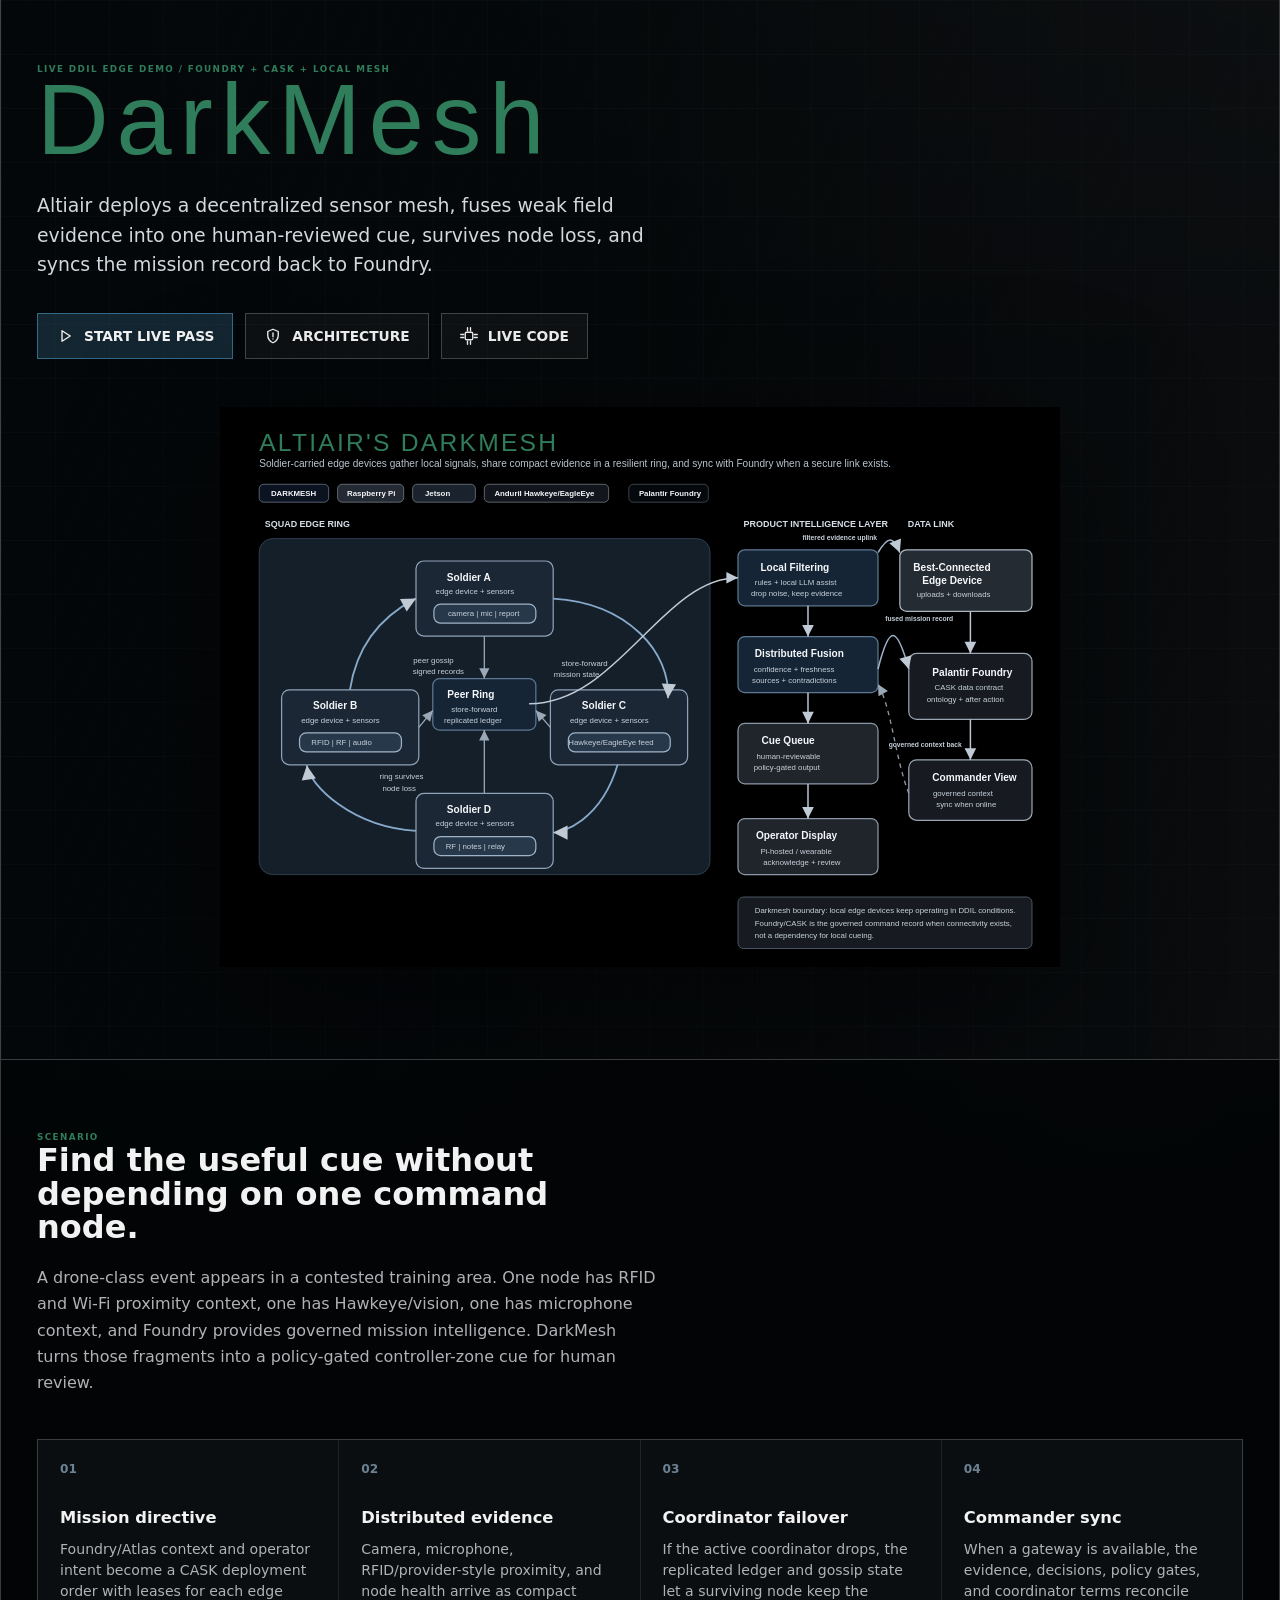
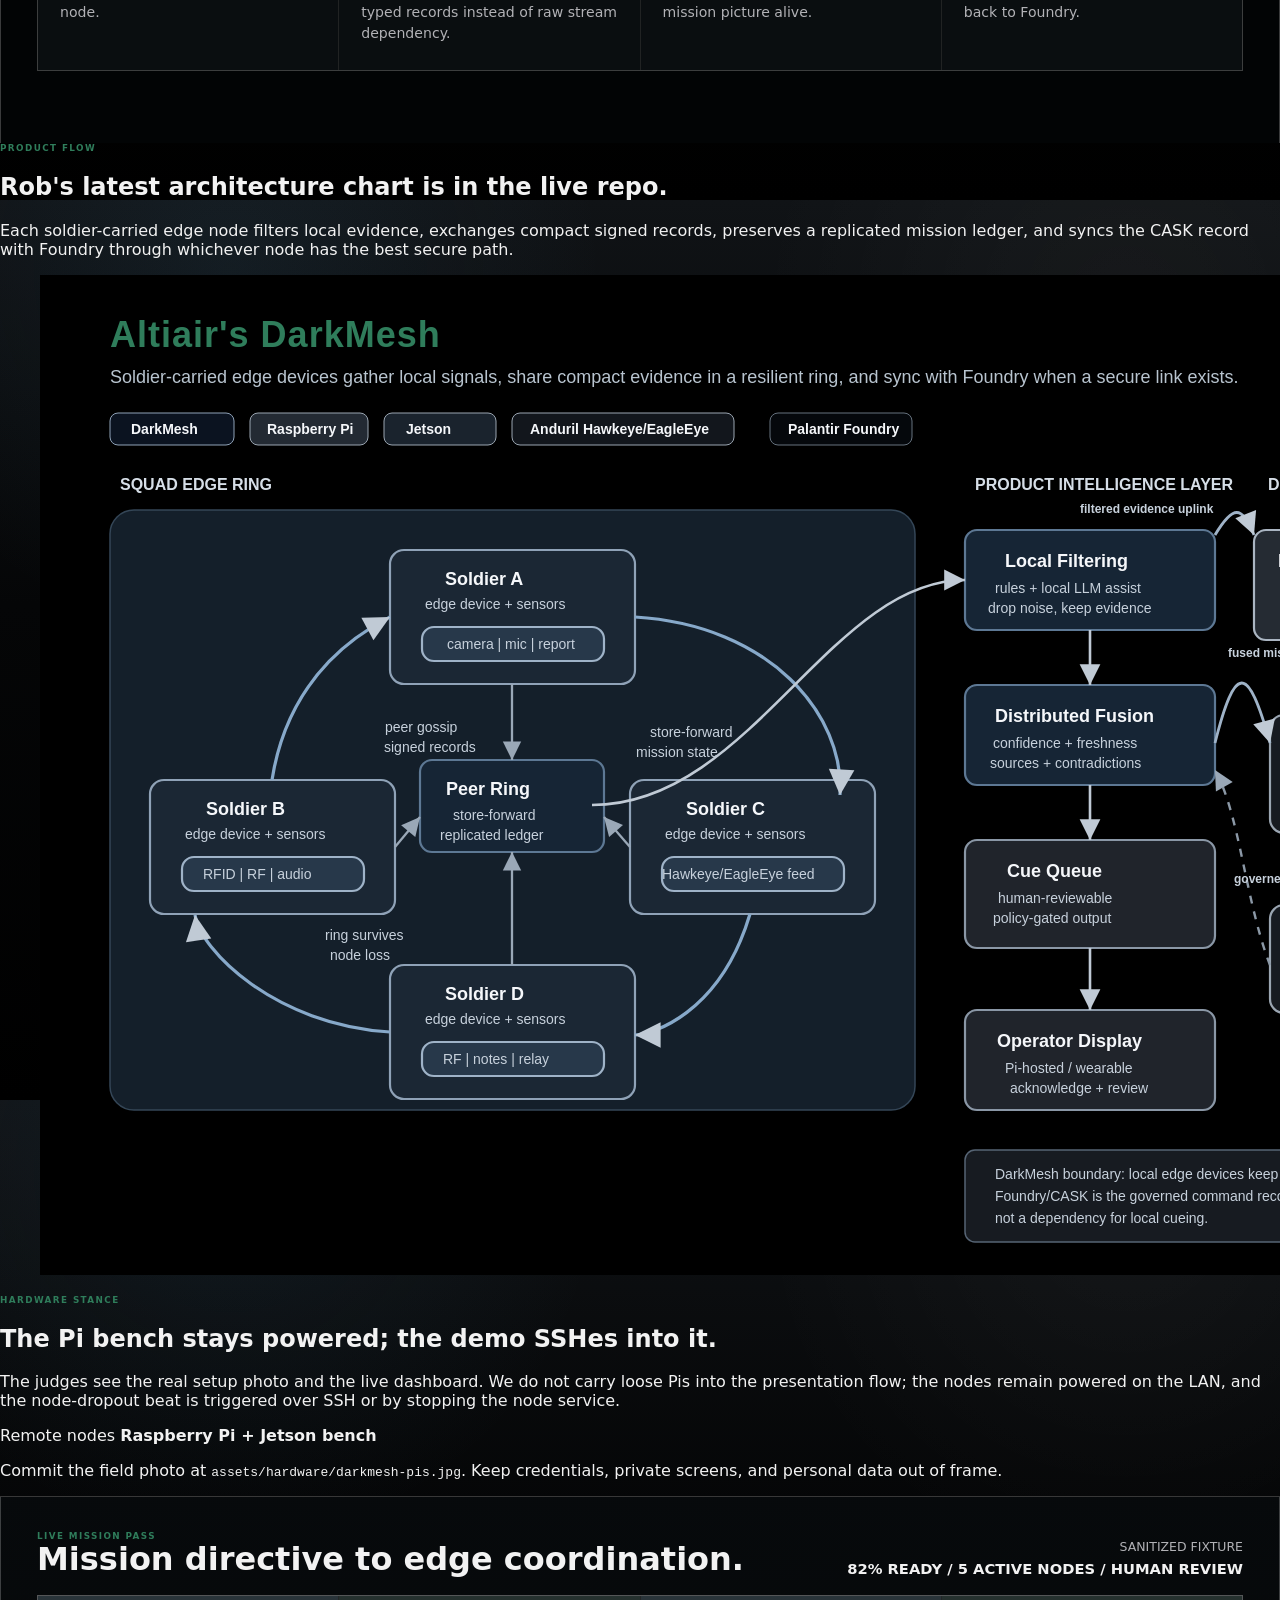
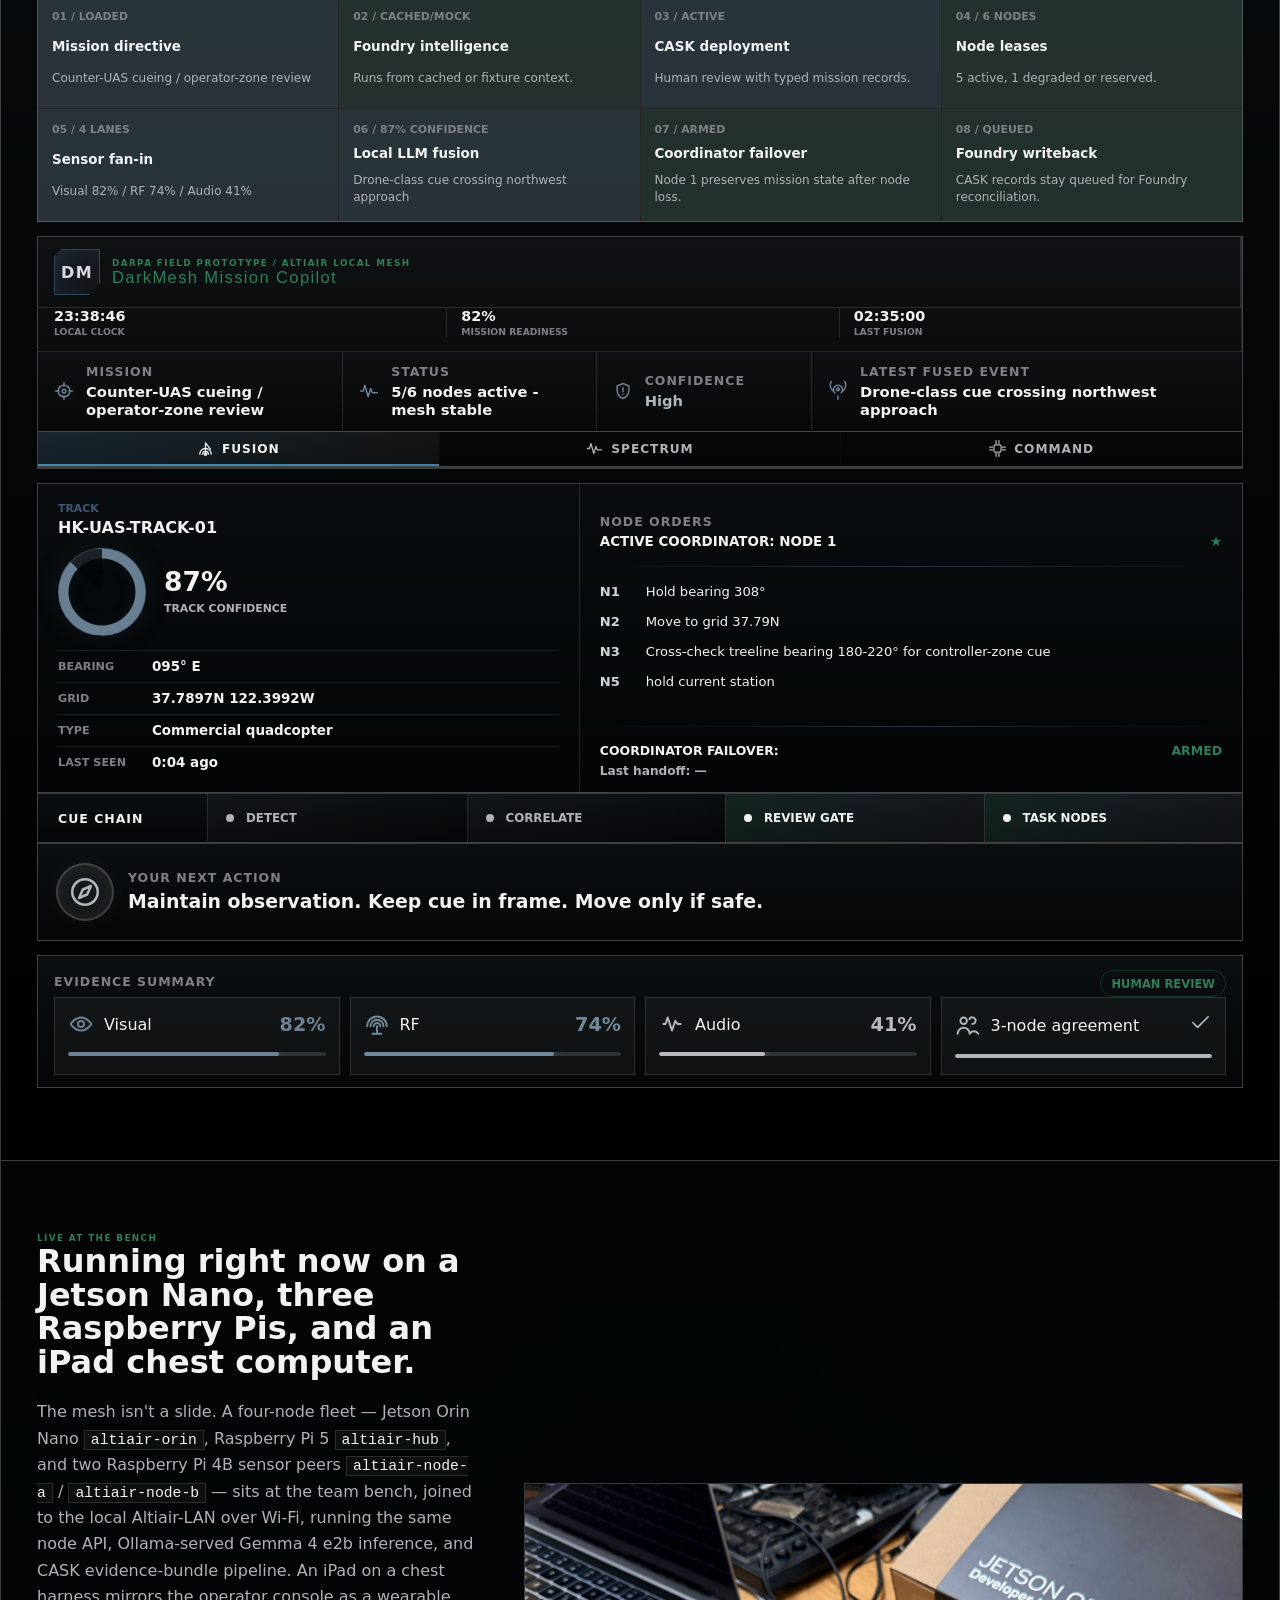
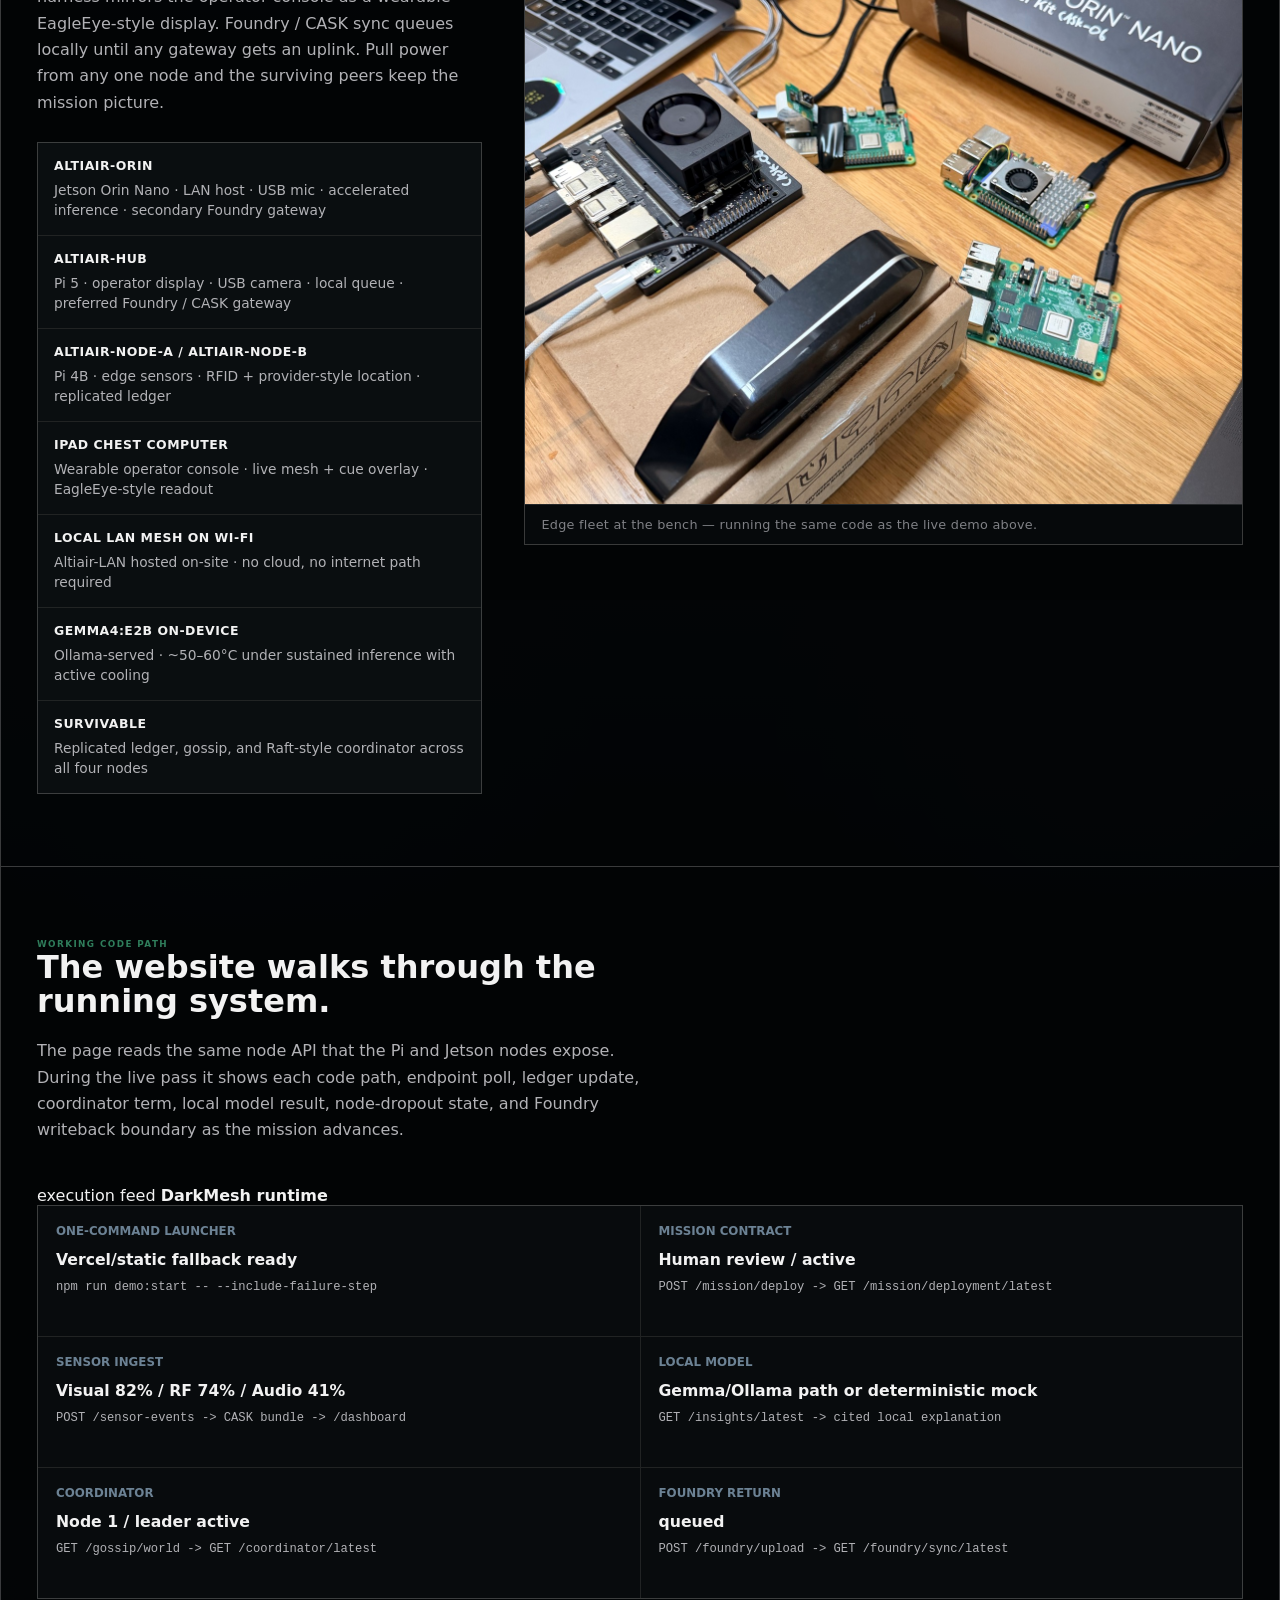
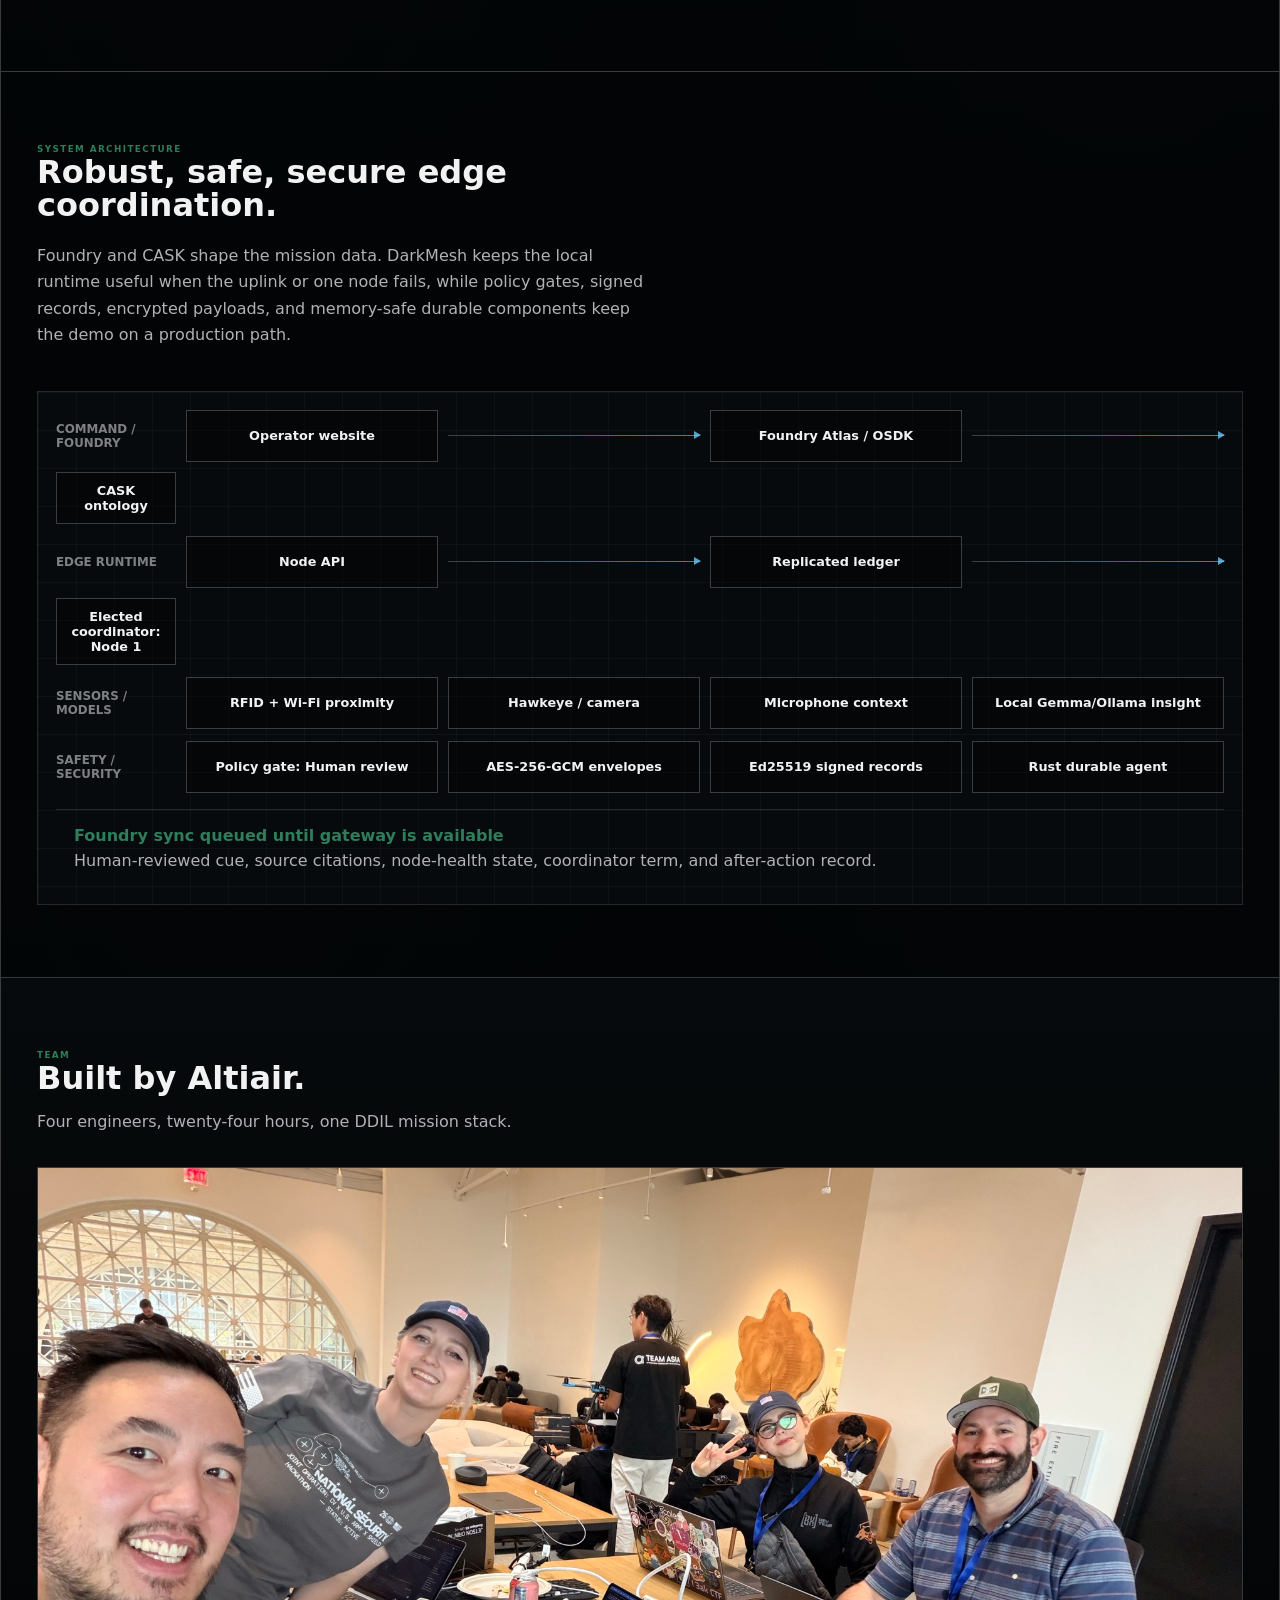
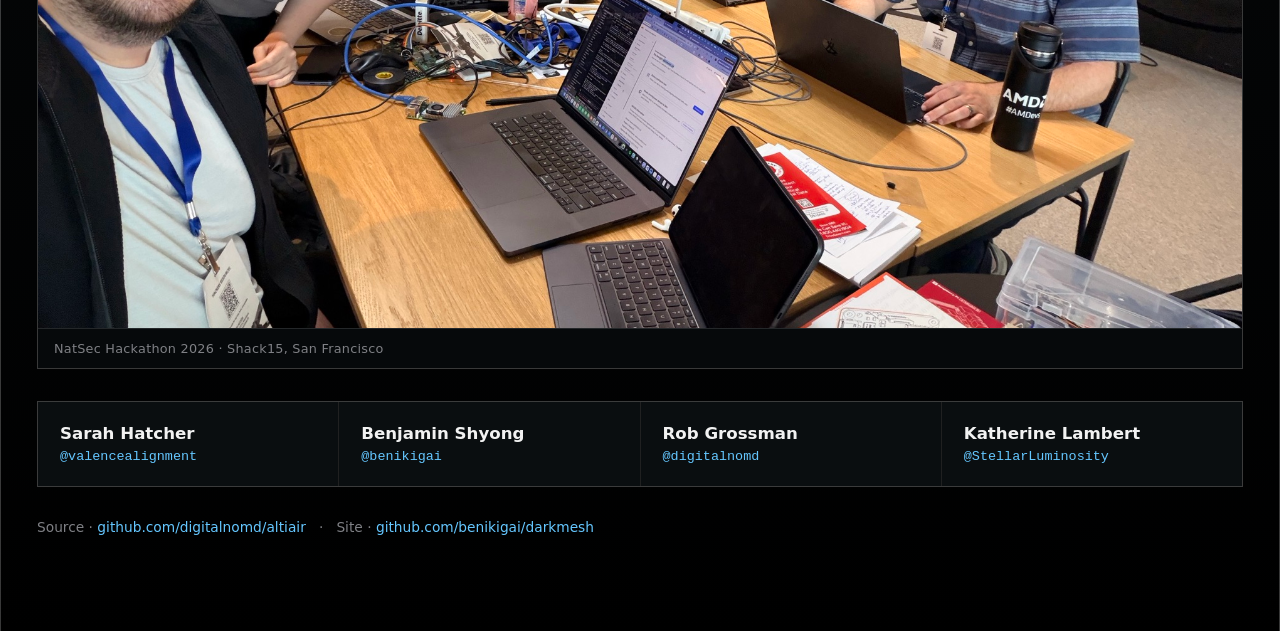
==== index.html @ 7d7bad8e "Update bench section to reflect full four-node fleet + iPad chest computer Headline now lists actual" ====
<!doctype html>
<html lang="en">
  <head>
    <meta charset="utf-8">
    <meta name="viewport" content="width=device-width, initial-scale=1">
    <title>DarkMesh by Altiair</title>
    <link rel="stylesheet" href="./styles.css">
  </head>
  <body>
    <svg aria-hidden="true" class="icon-sprite" focusable="false">
      <symbol id="icon-crosshair" viewBox="0 0 24 24">
        <path d="M12 2v4M12 18v4M2 12h4M18 12h4"></path>
        <circle cx="12" cy="12" r="7"></circle>
        <circle cx="12" cy="12" r="2.2"></circle>
      </symbol>
      <symbol id="icon-wave" viewBox="0 0 24 24">
        <path d="M2 12h3l2-7 4 14 3-10 2 5h6"></path>
      </symbol>
      <symbol id="icon-shield" viewBox="0 0 24 24">
        <path d="M12 3l7 3v5c0 4.8-2.9 8.2-7 10-4.1-1.8-7-5.2-7-10V6l7-3z"></path>
        <path d="M12 8v5M12 16h.01"></path>
      </symbol>
      <symbol id="icon-antenna" viewBox="0 0 24 24">
        <path d="M12 18v4M8.2 14.2a5.4 5.4 0 1 1 7.6 0M5.4 11.4a9.3 9.3 0 1 1 13.2 0"></path>
        <circle cx="12" cy="10" r="1.7"></circle>
      </symbol>
      <symbol id="icon-chevrons" viewBox="0 0 24 24">
        <path d="M7 7l5 5-5 5M13 7l5 5-5 5"></path>
      </symbol>
      <symbol id="icon-eye" viewBox="0 0 24 24">
        <path d="M2.5 12s3.5-6 9.5-6 9.5 6 9.5 6-3.5 6-9.5 6-9.5-6-9.5-6z"></path>
        <circle cx="12" cy="12" r="2.8"></circle>
      </symbol>
      <symbol id="icon-radio" viewBox="0 0 24 24">
        <path d="M6 14a6 6 0 0 1 12 0M3 14a9 9 0 0 1 18 0M9 14a3 3 0 0 1 6 0"></path>
        <path d="M12 14v7M8 21h8"></path>
      </symbol>
      <symbol id="icon-audio" viewBox="0 0 24 24">
        <path d="M4 12h2l2-6 4 12 3-9 2 3h3"></path>
      </symbol>
      <symbol id="icon-team" viewBox="0 0 24 24">
        <path d="M16 11a3 3 0 1 0-2.7-4.3M8 11a3 3 0 1 0 0-6 3 3 0 0 0 0 6z"></path>
        <path d="M2.5 20a5.5 5.5 0 0 1 11 0M13.5 20a4.8 4.8 0 0 1 8 0"></path>
      </symbol>
      <symbol id="icon-check" viewBox="0 0 24 24">
        <path d="M20 6L9 17l-5-5"></path>
      </symbol>
      <symbol id="icon-alert" viewBox="0 0 24 24">
        <path d="M12 3l10 18H2L12 3z"></path>
        <path d="M12 9v5M12 17h.01"></path>
      </symbol>
      <symbol id="icon-compass" viewBox="0 0 24 24">
        <circle cx="12" cy="12" r="9"></circle>
        <path d="M16.2 7.8l-2.7 6-5.7 2.4 2.7-6 5.7-2.4z"></path>
      </symbol>
      <symbol id="icon-refresh" viewBox="0 0 24 24">
        <path d="M20 11a8 8 0 0 0-14.9-3M4 5v5h5M4 13a8 8 0 0 0 14.9 3M20 19v-5h-5"></path>
      </symbol>
      <symbol id="icon-pause" viewBox="0 0 24 24">
        <path d="M8 5v14M16 5v14"></path>
      </symbol>
      <symbol id="icon-play" viewBox="0 0 24 24">
        <path d="M8 5l11 7-11 7V5z"></path>
      </symbol>
      <symbol id="icon-radar" viewBox="0 0 24 24">
        <path d="M4 20a8 8 0 1 1 16 0"></path>
        <path d="M8 20a4 4 0 1 1 8 0"></path>
        <path d="M12 20V4l7 9"></path>
        <circle cx="12" cy="20" r="1.6"></circle>
      </symbol>
      <symbol id="icon-cpu" viewBox="0 0 24 24">
        <rect x="7" y="7" width="10" height="10" rx="1.8"></rect>
        <path d="M10 1v4M14 1v4M10 19v4M14 19v4M1 10h4M1 14h4M19 10h4M19 14h4"></path>
      </symbol>
      <symbol id="icon-lock" viewBox="0 0 24 24">
        <rect x="5" y="10" width="14" height="10" rx="2"></rect>
        <path d="M8 10V7a4 4 0 0 1 8 0v3M12 14v2"></path>
      </symbol>
    </svg>

    <div class="ambient-field" aria-hidden="true"></div>

    <main class="site-frame">
      <section class="hero-section" id="mission-brief" aria-label="DarkMesh mission brief">
        <div class="hero-copy">
          <p class="eyebrow">Live DDIL edge demo / Foundry + CASK + local mesh</p>
          <h1 class="hero-title">DarkMesh</h1>
          <p class="hero-lede">
            Altiair deploys a decentralized sensor mesh, fuses weak field evidence into one human-reviewed cue, survives node loss, and syncs the mission record back to Foundry.
          </p>
          <div class="hero-actions" aria-label="Demo actions">
            <button class="primary-action" type="button" data-scroll-target="live-demo">
              <svg><use href="#icon-play"></use></svg>
              Start live pass
            </button>
            <a class="secondary-action" href="#architecture">
              <svg><use href="#icon-shield"></use></svg>
              Architecture
            </a>
            <a class="secondary-action" href="#runtime-proof">
              <svg><use href="#icon-cpu"></use></svg>
              Live code
            </a>
          </div>
        </div>
        <div class="hero-visual" aria-label="Demo flow preview">
          <img src="./assets/pitch/demo-flow-chart.svg" alt="DarkMesh live demo flow from sensor ingest through Foundry synchronization">
        </div>
      </section>

      <section class="narrative-section" aria-label="Mission narrative">
        <div class="narrative-copy">
          <p class="eyebrow">Scenario</p>
          <h2>Find the useful cue without depending on one command node.</h2>
          <p>
            A drone-class event appears in a contested training area. One node has RFID and Wi-Fi proximity context, one has Hawkeye/vision, one has microphone context, and Foundry provides governed mission intelligence. DarkMesh turns those fragments into a policy-gated controller-zone cue for human review.
          </p>
        </div>
        <div class="narrative-columns" aria-label="Mission ingredients">
          <article>
            <span>01</span>
            <strong>Mission directive</strong>
            <p>Foundry/Atlas context and operator intent become a CASK deployment order with leases for each edge node.</p>
          </article>
          <article>
            <span>02</span>
            <strong>Distributed evidence</strong>
            <p>Camera, microphone, RFID/provider-style proximity, and node health arrive as compact typed records instead of raw stream dependency.</p>
          </article>
          <article>
            <span>03</span>
            <strong>Coordinator failover</strong>
            <p>If the active coordinator drops, the replicated ledger and gossip state let a surviving node keep the mission picture alive.</p>
          </article>
          <article>
            <span>04</span>
            <strong>Commander sync</strong>
            <p>When a gateway is available, the evidence, decisions, policy gates, and coordinator terms reconcile back to Foundry.</p>
          </article>
        </div>
      </section>

      <section class="visual-section product-flow-section" aria-label="DarkMesh product flow">
        <div class="visual-copy">
          <p class="eyebrow">Product flow</p>
          <h2>Rob's latest architecture chart is in the live repo.</h2>
          <p>
            Each soldier-carried edge node filters local evidence, exchanges compact signed records, preserves a replicated mission ledger, and syncs the CASK record with Foundry through whichever node has the best secure path.
          </p>
        </div>
        <figure class="flow-chart-frame">
          <img src="./assets/pitch/product-flow-chart.svg" alt="DarkMesh product flow chart showing edge devices, local fusion, operator display, and Foundry synchronization">
        </figure>
      </section>

      <section class="visual-section hardware-section" aria-label="Remote node hardware">
        <div class="visual-copy">
          <p class="eyebrow">Hardware stance</p>
          <h2>The Pi bench stays powered; the demo SSHes into it.</h2>
          <p>
            The judges see the real setup photo and the live dashboard. We do not carry loose Pis into the presentation flow; the nodes remain powered on the LAN, and the node-dropout beat is triggered over SSH or by stopping the node service.
          </p>
        </div>
        <div class="hardware-stage">
          <div class="hardware-photo" role="img" aria-label="Raspberry Pi and Jetson bench setup photo"></div>
          <div class="hardware-facts" aria-label="Hardware facts">
            <span>Remote nodes</span>
            <strong>Raspberry Pi + Jetson bench</strong>
            <p>Commit the field photo at <code>assets/hardware/darkmesh-pis.jpg</code>. Keep credentials, private screens, and personal data out of frame.</p>
          </div>
        </div>
      </section>

      <section class="live-demo-section" id="live-demo" aria-label="Live DarkMesh demo">
        <div class="stage-header">
          <div>
            <p class="eyebrow">Live mission pass</p>
            <h2>Mission directive to edge coordination.</h2>
          </div>
          <div class="runtime-source" aria-label="Runtime source">
            <span id="sourceMode">Detecting source</span>
            <strong id="flowStatus">Waiting for CASK state</strong>
          </div>
        </div>

        <div id="missionFlow" class="mission-flow" aria-label="Mission execution flow"></div>

        <div class="app-shell" data-view="fusion">
      <header class="titlebar">
        <div class="titlebar-main">
          <div class="titlebar-top">
            <div class="brand-lockup">
              <span class="brand-mark">DM</span>
              <div>
                <p class="eyebrow">DARPA field prototype / Altiair local mesh</p>
                <h1>DarkMesh Mission Copilot</h1>
              </div>
            </div>
            <div class="command-readout" aria-label="Runtime telemetry">
              <span>
                <b id="missionClock">--:--:--</b>
                <small>Local clock</small>
              </span>
              <span>
                <b id="readinessScore">--</b>
                <small>Mission readiness</small>
              </span>
              <span>
                <b id="lastUpdate">--</b>
                <small>Last fusion</small>
              </span>
            </div>
          </div>
          <section class="mission-strip header-strip" aria-label="Mission summary">
            <article class="summary-cell">
              <svg class="summary-icon"><use href="#icon-crosshair"></use></svg>
              <div>
                <p>Mission</p>
                <strong id="missionName">-</strong>
              </div>
            </article>
            <article class="summary-cell">
              <svg class="summary-icon"><use href="#icon-wave"></use></svg>
              <div>
                <p>Status</p>
                <strong id="meshStatus">-</strong>
              </div>
            </article>
            <article class="summary-cell">
              <svg class="summary-icon"><use href="#icon-shield"></use></svg>
              <div>
                <p>Confidence</p>
                <strong id="confidenceLabel" class="metric-warning">-</strong>
              </div>
            </article>
            <article class="summary-cell">
              <svg class="summary-icon"><use href="#icon-antenna"></use></svg>
              <div>
                <p>Latest fused event</p>
                <strong id="latestEvent">-</strong>
              </div>
            </article>
          </section>
        </div>
      </header>

      <nav class="viewport-tabs" aria-label="Map mode">
        <button class="view-mode-button is-active" type="button" data-view-mode="fusion">
          <svg><use href="#icon-radar"></use></svg>
          Fusion
        </button>
        <button class="view-mode-button" type="button" data-view-mode="spectrum">
          <svg><use href="#icon-wave"></use></svg>
          Spectrum
        </button>
        <button class="view-mode-button" type="button" data-view-mode="command">
          <svg><use href="#icon-cpu"></use></svg>
          Command
        </button>
      </nav>

      <section class="ops-grid" aria-label="Hawkeye operations workspace">
        <main class="map-panel" aria-label="Mission map">
          <div class="legend" aria-label="Map legend">
            <div><span class="legend-mark node-friendly"></span>Friendly Node</div>
            <div><span class="legend-mark node-degraded"></span>Degraded Node</div>
            <div><span class="legend-line mesh-link"></span>Mesh Link</div>
            <div><span class="legend-mark fov-mark"></span>Camera FOV</div>
            <div><span class="legend-line rf-line"></span>RF Bearing</div>
            <div><span class="legend-mark fused-mark"></span>Fused Detection</div>
            <div><span class="legend-mark objective-mark"></span>Objective Area</div>
            <div><span class="legend-line trail-line"></span>Track Trail</div>
          </div>

          <div id="baseMap" class="base-map" aria-hidden="true"></div>

          <svg id="mapSvg" class="map-svg" viewBox="0 0 1200 390" preserveAspectRatio="none" role="img" aria-labelledby="mapTitle mapDesc">
            <title id="mapTitle">Mission mesh map</title>
            <desc id="mapDesc">Nodes, mesh links, sensor fields of view, objective area, and fused event estimate.</desc>
          </svg>

          <div class="scan-beam" aria-hidden="true"></div>
          <div class="map-noise" aria-hidden="true"></div>

          <div class="compass" aria-hidden="true">
            <span>N</span>
            <svg viewBox="0 0 24 24">
              <path d="M12 2l4.8 19L12 17.8 7.2 21 12 2z"></path>
            </svg>
          </div>

          <div class="scale" aria-hidden="true">
            <span>0</span>
            <span>500m</span>
            <span>1km</span>
            <div class="scale-bar">
              <i></i><i></i><i></i>
            </div>
          </div>

          <div class="map-footer" aria-hidden="true">
            <span id="mapCoordinateReadout">Coordinate grid: pending</span>
            <span>Autonomy: review gated</span>
            <span id="mapAttribution">Map tiles via local proxy</span>
          </div>
        </main>

        <aside class="target-panel" aria-label="Track and node orders">
          <section class="track-section" aria-label="Track">
            <div class="target-header">
              <span class="target-kicker">Track</span>
              <strong id="targetCallsign">HK-UAS-TRACK-01</strong>
            </div>
            <div class="confidence-dial" aria-label="Track confidence score">
              <div class="dial-ring" id="confidenceDial"></div>
              <div>
                <b id="targetConfidenceScore">--%</b>
                <span id="targetConfidenceLabel">Track confidence</span>
              </div>
            </div>
            <dl class="target-facts">
              <div>
                <dt>Bearing</dt>
                <dd id="targetBearing">--</dd>
              </div>
              <div>
                <dt>Grid</dt>
                <dd id="targetGrid">--</dd>
              </div>
              <div>
                <dt>Type</dt>
                <dd id="targetType">--</dd>
              </div>
              <div>
                <dt>Last seen</dt>
                <dd id="targetLastSeen">--</dd>
              </div>
            </dl>
          </section>

          <section class="node-orders-section" aria-label="Node orders">
            <p class="panel-label">Node orders</p>
            <div class="coordinator-readout">
              <span>Active coordinator: <b id="coordinatorLeader">NODE 1</b></span>
              <span class="coordinator-star" aria-hidden="true">&#9733;</span>
            </div>
            <div class="order-divider order-divider-top" aria-hidden="true"></div>
            <div id="nodeOrders" class="node-orders-list"></div>
            <div class="order-divider order-divider-bottom" aria-hidden="true"></div>
            <div class="failover-row">
              <span>Coordinator failover:</span>
              <b id="failoverState">ARMED</b>
            </div>
            <div class="handoff-row">Last handoff: <span id="lastHandoff">&mdash;</span></div>
          </section>

        </aside>
      </section>

      <section class="cue-chain-row" aria-label="Cue chain">
        <p class="panel-label">Cue chain</p>
        <div id="cueChain" class="cue-steps"></div>
      </section>

      <section class="dashboard-bottom" aria-label="Operator decisions and evidence">
        <article class="next-action-card">
          <div class="action-glyph">
            <svg><use href="#icon-compass"></use></svg>
          </div>
          <div>
            <p>Your next action</p>
            <strong id="operatorAction">-</strong>
          </div>
        </article>

        <article class="evidence-card">
          <div class="card-header">
            <p>Evidence summary</p>
            <span id="policyGate" class="policy-pill">-</span>
          </div>
          <div id="evidenceMetrics" class="evidence-grid"></div>
        </article>
      </section>
        </div>
      </section>

      <section class="bench-section" aria-label="Edge fleet bench setup running the live mesh">
        <div class="bench-copy">
          <p class="eyebrow">Live at the bench</p>
          <h2>Running right now on a Jetson Nano, three Raspberry Pis, and an iPad chest computer.</h2>
          <p>
            The mesh isn't a slide. A four-node fleet — Jetson Orin Nano <code>altiair-orin</code>, Raspberry Pi 5 <code>altiair-hub</code>, and two Raspberry Pi 4B sensor peers <code>altiair-node-a</code> / <code>altiair-node-b</code> — sits at the team bench, joined to the local Altiair-LAN over Wi-Fi, running the same node API, Ollama-served Gemma 4 e2b inference, and CASK evidence-bundle pipeline. An iPad on a chest harness mirrors the operator console as a wearable EagleEye-style display. Foundry / CASK sync queues locally until any gateway gets an uplink. Pull power from any one node and the surviving peers keep the mission picture.
          </p>
          <ul class="bench-facts">
            <li>
              <strong>altiair-orin</strong>
              Jetson Orin Nano · LAN host · USB mic · accelerated inference · secondary Foundry gateway
            </li>
            <li>
              <strong>altiair-hub</strong>
              Pi 5 · operator display · USB camera · local queue · preferred Foundry / CASK gateway
            </li>
            <li>
              <strong>altiair-node-a / altiair-node-b</strong>
              Pi 4B · edge sensors · RFID + provider-style location · replicated ledger
            </li>
            <li>
              <strong>iPad chest computer</strong>
              Wearable operator console · live mesh + cue overlay · EagleEye-style readout
            </li>
            <li>
              <strong>Local LAN mesh on Wi-Fi</strong>
              Altiair-LAN hosted on-site · no cloud, no internet path required
            </li>
            <li>
              <strong>gemma4:e2b on-device</strong>
              Ollama-served · ~50–60°C under sustained inference with active cooling
            </li>
            <li>
              <strong>Survivable</strong>
              Replicated ledger, gossip, and Raft-style coordinator across all four nodes
            </li>
          </ul>
        </div>
        <figure class="bench-visual">
          <img src="./assets/hardware/darkmesh-pis.jpg" alt="Edge fleet at the team bench: Jetson Orin Nano, Raspberry Pi 5 hub, two Pi 4B sensor peers, and iPad chest-worn operator console, joined to local Altiair-LAN over Wi-Fi" />
          <figcaption>Edge fleet at the bench — running the same code as the live demo above.</figcaption>
        </figure>
      </section>

      <section class="proof-section" id="runtime-proof" aria-label="Runtime proof">
        <div class="proof-copy">
          <p class="eyebrow">Working code path</p>
          <h2>The website walks through the running system.</h2>
          <p>
            The page reads the same node API that the Pi and Jetson nodes expose. During the live pass it shows each code path, endpoint poll, ledger update, coordinator term, local model result, node-dropout state, and Foundry writeback boundary as the mission advances.
          </p>
        </div>
        <div class="runtime-workbench" aria-label="Live code execution workbench">
          <div id="executionCounters" class="execution-counters" aria-label="Runtime counters"></div>
          <div id="executionTimeline" class="execution-timeline" aria-label="Code path timeline"></div>
          <div class="execution-console" aria-label="Execution feed">
            <div class="console-topline">
              <span>execution feed</span>
              <strong>DarkMesh runtime</strong>
            </div>
            <div id="executionFeed" class="execution-feed"></div>
          </div>
          <div id="endpointGrid" class="endpoint-grid" aria-label="Endpoint polling state"></div>
          <div id="runtimeProof" class="proof-grid" aria-label="Live runtime checks"></div>
        </div>
      </section>

      <section class="architecture-section" id="architecture" aria-label="DarkMesh architecture">
        <div class="architecture-copy">
          <p class="eyebrow">System architecture</p>
          <h2>Robust, safe, secure edge coordination.</h2>
          <p>
            Foundry and CASK shape the mission data. DarkMesh keeps the local runtime useful when the uplink or one node fails, while policy gates, signed records, encrypted payloads, and memory-safe durable components keep the demo on a production path.
          </p>
        </div>

        <div class="uml-board" role="img" aria-label="UML-style architecture diagram for DarkMesh">
          <div class="uml-lane lane-command">
            <span class="lane-label">Command / Foundry</span>
            <div class="uml-node">Operator website</div>
            <div class="uml-arrow"></div>
            <div class="uml-node">Foundry Atlas / OSDK</div>
            <div class="uml-arrow"></div>
            <div class="uml-node">CASK ontology</div>
          </div>
          <div class="uml-lane lane-edge">
            <span class="lane-label">Edge runtime</span>
            <div class="uml-node">Node API</div>
            <div class="uml-arrow"></div>
            <div class="uml-node">Replicated ledger</div>
            <div class="uml-arrow"></div>
            <div class="uml-node" id="archCoordinator">Elected coordinator</div>
          </div>
          <div class="uml-lane lane-sensors">
            <span class="lane-label">Sensors / models</span>
            <div class="uml-node">RFID + Wi-Fi proximity</div>
            <div class="uml-node">Hawkeye / camera</div>
            <div class="uml-node">Microphone context</div>
            <div class="uml-node">Local Gemma/Ollama insight</div>
          </div>
          <div class="uml-lane lane-safety">
            <span class="lane-label">Safety / security</span>
            <div class="uml-node" id="archSecurity">Policy gate</div>
            <div class="uml-node">AES-256-GCM envelopes</div>
            <div class="uml-node">Ed25519 signed records</div>
            <div class="uml-node">Rust durable agent</div>
          </div>
          <div class="uml-outcome">
            <strong id="archSync">Foundry sync queued until gateway is available</strong>
            <span>Human-reviewed cue, source citations, node-health state, coordinator term, and after-action record.</span>
          </div>
        </div>
      </section>

      <section class="team-section" aria-label="Altiair team">
        <header class="team-header">
          <p class="eyebrow">Team</p>
          <h2>Built by Altiair.</h2>
          <p>Four engineers, twenty-four hours, one DDIL mission stack.</p>
        </header>

        <figure class="team-photo">
          <img src="./assets/hardware/darkmesh-team.jpg" alt="Team Altiair at NatSec Hackathon 2026, Shack15 SF" />
          <figcaption>NatSec Hackathon 2026 · Shack15, San Francisco</figcaption>
        </figure>

        <div class="team-grid">
          <a class="team-card" href="https://github.com/valencealignment" rel="noopener" target="_blank">
            <strong>Sarah Hatcher</strong>
            <span>@valencealignment</span>
          </a>
          <a class="team-card" href="https://github.com/benikigai" rel="noopener" target="_blank">
            <strong>Benjamin Shyong</strong>
            <span>@benikigai</span>
          </a>
          <a class="team-card" href="https://github.com/digitalnomd" rel="noopener" target="_blank">
            <strong>Rob Grossman</strong>
            <span>@digitalnomd</span>
          </a>
          <a class="team-card" href="https://github.com/StellarLuminosity" rel="noopener" target="_blank">
            <strong>Katherine Lambert</strong>
            <span>@StellarLuminosity</span>
          </a>
        </div>

        <p class="team-repo-note">
          Source &middot;
          <a href="https://github.com/digitalnomd/altiair" rel="noopener" target="_blank">github.com/digitalnomd/altiair</a>
          &nbsp;&nbsp;·&nbsp;&nbsp;
          Site &middot;
          <a href="https://github.com/benikigai/darkmesh" rel="noopener" target="_blank">github.com/benikigai/darkmesh</a>
        </p>
      </section>
    </main>

    <script type="module" src="./app.js"></script>
  </body>
</html>
---- styles.css ----
:root {
  color-scheme: dark;
  --bg: #030303;
  --bg-2: #0c0c0d;
  --panel: rgba(13, 13, 14, 0.82);
  --panel-strong: rgba(18, 18, 19, 0.95);
  --panel-soft: rgba(24, 24, 26, 0.68);
  --glass: rgba(255, 255, 255, 0.045);
  --line: rgba(255, 255, 255, 0.12);
  --line-strong: rgba(255, 255, 255, 0.22);
  --text: #f2f2f2;
  --muted: #b2b2b6;
  --muted-2: #7f8085;
  --cyan: #65c7ff;
  --cyan-soft: rgba(101, 199, 255, 0.14);
  --amber: #2f7d5b;
  --amber-soft: rgba(47, 125, 91, 0.18);
  --green: #8bd0ff;
  --red: #c7463f;
  --violet: #b8b8bd;
  --blue: #6c8294;
  --blue-grey: #415774;
  --region-blue: rgba(91, 182, 255, 0.18);
  --region-blue-strong: rgba(129, 207, 255, 0.62);
  --region-amber: rgba(47, 125, 91, 0.2);
  --region-amber-strong: rgba(47, 125, 91, 0.7);
  --shadow: 0 28px 90px rgba(0, 0, 0, 0.48);
  --brand-font: Nasalization, "Arial Rounded MT Bold", "Eurostile Extended", Orbitron, Michroma, Futura, Arial, sans-serif;
}

* {
  box-sizing: border-box;
}

html,
body {
  height: 100%;
  min-height: 100%;
}

body {
  margin: 0;
  overflow-x: hidden;
  overflow-y: auto;
  background:
    radial-gradient(circle at 18% 8%, rgba(87, 165, 211, 0.08), transparent 28%),
    radial-gradient(circle at 88% 12%, rgba(255, 255, 255, 0.035), transparent 27%),
    linear-gradient(180deg, #101316 0%, #050607 45%, #000 100%);
  color: var(--text);
  font-family: Aptos, "IBM Plex Sans", "Helvetica Neue", "Segoe UI", ui-sans-serif, system-ui, sans-serif;
  letter-spacing: 0;
}

button,
input,
select,
textarea {
  font: inherit;
}

button {
  -webkit-tap-highlight-color: transparent;
}

.ambient-field {
  position: fixed;
  inset: 0;
  z-index: -1;
  pointer-events: none;
  background:
    linear-gradient(rgba(119, 164, 190, 0.045) 1px, transparent 1px),
    linear-gradient(90deg, rgba(119, 164, 190, 0.036) 1px, transparent 1px);
  background-size: 42px 42px;
  mask-image: radial-gradient(circle at center, black, transparent 78%);
}

.ambient-field::before,
.ambient-field::after {
  content: "";
  position: absolute;
  inset: 0;
}

.ambient-field::before {
  background: repeating-linear-gradient(115deg, transparent 0 18px, rgba(255, 255, 255, 0.028) 19px, transparent 20px);
  opacity: 0.68;
}

.ambient-field::after {
  background: linear-gradient(90deg, transparent, rgba(101, 199, 255, 0.1), transparent);
  transform: translateX(-100%);
  animation: ambientSweep 8s linear infinite;
}

.icon-sprite {
  position: absolute;
  width: 0;
  height: 0;
  overflow: hidden;
}

.icon-sprite path,
.icon-sprite circle,
.icon-sprite rect {
  fill: none;
  stroke: currentColor;
  stroke-width: 1.8;
  stroke-linecap: round;
  stroke-linejoin: round;
}

.site-frame {
  min-height: 100svh;
}

.hero-section,
.narrative-section,
.live-demo-section,
.proof-section,
.architecture-section {
  width: min(100vw, 1720px);
  margin: 0 auto;
}

.hero-section {
  position: relative;
  display: grid;
  grid-template-columns: minmax(360px, 0.78fr) minmax(520px, 1fr);
  align-items: center;
  gap: 48px;
  min-height: 92svh;
  padding: 70px 36px 92px;
  overflow: hidden;
  border-left: 1px solid var(--line-strong);
  border-right: 1px solid var(--line-strong);
  background:
    linear-gradient(90deg, rgba(4, 7, 9, 0.99) 0%, rgba(4, 7, 9, 0.9) 40%, rgba(12, 15, 17, 0.66) 100%),
    linear-gradient(180deg, rgba(255, 255, 255, 0.035), transparent 34%),
    #050607;
}

.hero-section::before {
  content: "";
  position: absolute;
  inset: 0;
  z-index: 0;
  background:
    linear-gradient(rgba(155, 215, 255, 0.055) 1px, transparent 1px),
    linear-gradient(90deg, rgba(155, 215, 255, 0.045) 1px, transparent 1px),
    repeating-linear-gradient(115deg, transparent 0 24px, rgba(255, 255, 255, 0.025) 25px, transparent 26px);
  background-size: 54px 54px, 54px 54px, auto;
  opacity: 0.48;
  pointer-events: none;
}

.hero-copy,
.hero-visual {
  position: relative;
  z-index: 1;
}

.hero-copy {
  max-width: 680px;
}

.hero-title {
  margin: 0;
  color: var(--amber);
  font-family: var(--brand-font);
  font-size: 6.2rem;
  line-height: 0.88;
  font-weight: 400;
  letter-spacing: 0.08em;
  white-space: nowrap;
}

.hero-lede {
  max-width: 610px;
  margin: 28px 0 0;
  color: #d3d8dc;
  font-size: 1.18rem;
  line-height: 1.55;
}

.hero-actions {
  display: flex;
  flex-wrap: wrap;
  gap: 12px;
  margin-top: 34px;
}

.primary-action,
.secondary-action {
  display: inline-flex;
  min-height: 46px;
  align-items: center;
  gap: 10px;
  padding: 0 18px;
  border: 1px solid var(--line-strong);
  color: var(--text);
  text-decoration: none;
  font-size: 0.86rem;
  font-weight: 820;
  text-transform: uppercase;
  cursor: pointer;
  transition: transform 160ms ease, border-color 160ms ease, background 160ms ease;
}

.primary-action {
  background: rgba(101, 199, 255, 0.16);
  border-color: rgba(101, 199, 255, 0.42);
}

.secondary-action {
  background: rgba(255, 255, 255, 0.04);
}

.primary-action:hover,
.secondary-action:hover {
  transform: translateY(-1px);
  border-color: rgba(255, 255, 255, 0.38);
  background: rgba(255, 255, 255, 0.075);
}

.primary-action svg,
.secondary-action svg {
  width: 18px;
  height: 18px;
}

.hero-visual {
  min-width: 0;
  align-self: stretch;
  display: grid;
  align-items: center;
}

.hero-visual img {
  width: 100%;
  max-height: 72svh;
  object-fit: contain;
  filter: drop-shadow(0 34px 70px rgba(0, 0, 0, 0.5));
}

.narrative-section,
.proof-section,
.architecture-section {
  display: grid;
  grid-template-columns: minmax(280px, 0.58fr) minmax(0, 1fr);
  gap: 42px;
  padding: 72px 36px;
  border-left: 1px solid var(--line-strong);
  border-right: 1px solid var(--line-strong);
  border-top: 1px solid var(--line-strong);
  background: rgba(3, 5, 6, 0.94);
}

.architecture-section {
  min-height: 100svh;
}

.narrative-copy,
.proof-copy,
.architecture-copy {
  max-width: 620px;
}

.narrative-copy h2,
.proof-copy h2,
.architecture-copy h2,
.stage-header h2 {
  margin: 0;
  color: var(--text);
  font-size: 2rem;
  line-height: 1.05;
  letter-spacing: 0;
}

.narrative-copy p:not(.eyebrow),
.proof-copy p:not(.eyebrow),
.architecture-copy p:not(.eyebrow) {
  margin: 20px 0 0;
  color: var(--muted);
  font-size: 1rem;
  line-height: 1.65;
}

.narrative-columns {
  display: grid;
  grid-template-columns: repeat(4, minmax(0, 1fr));
  gap: 1px;
  min-width: 0;
  background: var(--line);
  border: 1px solid var(--line);
}

.narrative-columns article {
  min-width: 0;
  min-height: 230px;
  padding: 22px;
  background: rgba(9, 13, 15, 0.94);
}

.narrative-columns span {
  display: block;
  margin-bottom: 32px;
  color: var(--blue);
  font-size: 0.76rem;
  font-weight: 860;
}

.narrative-columns strong {
  display: block;
  color: var(--text);
  font-size: 1.02rem;
}

.narrative-columns p {
  margin: 12px 0 0;
  color: var(--muted);
  font-size: 0.88rem;
  line-height: 1.5;
}

.live-demo-section {
  padding: 0 36px 72px;
  border-left: 1px solid var(--line-strong);
  border-right: 1px solid var(--line-strong);
  border-top: 1px solid var(--line-strong);
  background:
    linear-gradient(180deg, rgba(7, 10, 12, 0.98), rgba(0, 0, 0, 0.98)),
    #030303;
}

.stage-header {
  display: flex;
  align-items: end;
  justify-content: space-between;
  gap: 28px;
  padding: 34px 0 18px;
}

.runtime-source {
  display: grid;
  justify-items: end;
  gap: 6px;
  min-width: 220px;
  color: var(--muted);
  font-size: 0.78rem;
  text-transform: uppercase;
}

.runtime-source strong {
  color: var(--text);
  font-size: 0.92rem;
  text-align: right;
}

.mission-flow {
  display: grid;
  grid-template-columns: repeat(8, minmax(0, 1fr));
  gap: 1px;
  margin-bottom: 14px;
  border: 1px solid var(--line-strong);
  background: var(--line);
  overflow: hidden;
}

.flow-step {
  display: grid;
  gap: 8px;
  min-height: 112px;
  padding: 14px;
  background: rgba(8, 11, 13, 0.96);
  color: var(--muted);
  animation: rowIn 420ms ease both;
  animation-delay: var(--delay);
}

.flow-step span {
  color: var(--muted-2);
  font-size: 0.68rem;
  font-weight: 840;
  text-transform: uppercase;
}

.flow-step strong {
  color: var(--text);
  font-size: 0.84rem;
  line-height: 1.18;
}

.flow-step p {
  margin: 0;
  font-size: 0.75rem;
  line-height: 1.35;
}

.flow-step.is-live {
  background: rgba(101, 199, 255, 0.08);
}

.flow-step.is-warning {
  background: rgba(47, 125, 91, 0.12);
}

.flow-step.is-blocked {
  background: rgba(199, 70, 63, 0.1);
}

.proof-grid {
  display: grid;
  grid-template-columns: repeat(3, minmax(0, 1fr));
  gap: 1px;
  min-width: 0;
  border: 1px solid var(--line);
  background: var(--line);
}

.proof-item {
  min-width: 0;
  min-height: 130px;
  padding: 18px;
  background: rgba(8, 11, 13, 0.96);
}

.proof-item span {
  display: block;
  color: var(--blue);
  font-size: 0.74rem;
  font-weight: 840;
  text-transform: uppercase;
}

.proof-item strong {
  display: block;
  margin-top: 12px;
  color: var(--text);
  font-size: 0.98rem;
  overflow-wrap: anywhere;
}

.proof-item code {
  display: block;
  margin-top: 10px;
  color: var(--muted);
  font-family: "SF Mono", Menlo, Consolas, monospace;
  font-size: 0.76rem;
  line-height: 1.45;
  white-space: normal;
  overflow-wrap: anywhere;
}

.uml-board {
  position: relative;
  display: grid;
  grid-template-columns: 1fr;
  gap: 12px;
  min-width: 0;
  padding: 18px;
  border: 1px solid var(--line);
  background:
    linear-gradient(rgba(155, 215, 255, 0.04) 1px, transparent 1px),
    linear-gradient(90deg, rgba(155, 215, 255, 0.035) 1px, transparent 1px),
    rgba(8, 11, 13, 0.96);
  background-size: 38px 38px;
}

.uml-lane {
  display: grid;
  grid-template-columns: 150px repeat(7, minmax(0, 1fr));
  align-items: center;
  gap: 10px;
  min-width: 0;
}

.lane-label {
  color: var(--muted-2);
  font-size: 0.74rem;
  font-weight: 860;
  text-transform: uppercase;
}

.uml-node {
  min-height: 52px;
  display: grid;
  place-items: center;
  padding: 10px;
  border: 1px solid var(--line-strong);
  background: rgba(0, 0, 0, 0.36);
  color: var(--text);
  font-size: 0.8rem;
  font-weight: 760;
  text-align: center;
  overflow-wrap: anywhere;
}

.lane-sensors,
.lane-safety {
  grid-template-columns: 150px repeat(4, minmax(0, 1fr));
}

.uml-arrow {
  height: 1px;
  background: linear-gradient(90deg, var(--line-strong), rgba(101, 199, 255, 0.62));
  position: relative;
}

.uml-arrow::after {
  content: "";
  position: absolute;
  right: -1px;
  top: -4px;
  border-left: 7px solid rgba(101, 199, 255, 0.8);
  border-top: 4px solid transparent;
  border-bottom: 4px solid transparent;
}

.uml-outcome {
  display: grid;
  gap: 6px;
  margin-top: 4px;
  padding: 16px 18px;
  border-top: 1px solid var(--line);
  color: var(--muted);
}

.uml-outcome strong {
  color: var(--amber);
  font-size: 1rem;
}

.app-shell {
  display: flex;
  flex-direction: column;
  width: 100%;
  max-width: 1720px;
  height: min(920px, calc(100svh - 48px));
  min-height: 760px;
  margin: 0 auto;
  padding: 0;
  gap: 0;
  overflow: hidden;
}

.titlebar {
  order: 1;
}

.viewport-tabs {
  order: 2;
}

.ops-grid {
  order: 3;
}

.cue-chain-row {
  order: 4;
}

.dashboard-bottom {
  order: 5;
}

.detail-row {
  order: 6;
}

.titlebar {
  display: grid;
  grid-template-columns: minmax(0, 1fr);
  align-items: start;
  gap: 0;
  min-height: 0;
  padding: 0;
  border: 1px solid var(--line-strong);
  background:
    linear-gradient(180deg, rgba(15, 18, 20, 0.98), rgba(7, 8, 9, 0.99)),
    rgba(7, 8, 9, 0.94);
}

.titlebar-main {
  display: grid;
  min-width: 0;
}

.titlebar-top {
  display: grid;
  grid-template-columns: minmax(0, 1fr) auto;
  align-items: center;
  min-width: 0;
  border-right: 1px solid var(--line);
}

.brand-lockup {
  display: flex;
  align-items: center;
  gap: 12px;
  min-width: 0;
  min-height: 60px;
  padding: 12px 16px;
  border-right: 1px solid var(--line);
}

.brand-lockup > div,
.summary-cell > div,
.next-action-card > div,
.confidence-dial > div,
.card-header > div {
  min-width: 0;
}

.brand-mark {
  display: grid;
  flex: 0 0 46px;
  width: 46px;
  height: 46px;
  place-items: center;
  border: 1px solid rgba(65, 87, 116, 0.72);
  background:
    linear-gradient(135deg, rgba(65, 87, 116, 0.34), rgba(255, 255, 255, 0.035)),
    rgba(8, 8, 9, 0.94);
  color: rgba(232, 236, 240, 0.92);
  font-size: 1rem;
  font-weight: 860;
  letter-spacing: 0.08em;
  box-shadow: 0 0 32px rgba(65, 87, 116, 0.12), inset 0 0 18px rgba(65, 87, 116, 0.12);
  clip-path: polygon(15% 0, 100% 0, 100% 74%, 76% 100%, 0 100%, 0 15%);
}

.eyebrow {
  margin: 0 0 2px;
  color: var(--amber);
  font-size: 0.55rem;
  font-weight: 780;
  text-transform: uppercase;
  letter-spacing: 0.16em;
}

h1 {
  margin: 0;
  color: var(--text);
  font-size: clamp(1rem, 1.3vw, 1.45rem);
  line-height: 1;
  font-weight: 850;
  letter-spacing: 0.025em;
  overflow-wrap: anywhere;
}

.brand-lockup h1 {
  color: var(--amber);
  font-family: var(--brand-font);
  font-weight: 400;
  letter-spacing: 0.08em;
}

.command-readout {
  display: grid;
  grid-template-columns: repeat(3, minmax(82px, auto));
  gap: 6px;
  padding: 14px 16px;
  min-width: 0;
}

.command-readout span {
  min-width: 0;
  padding: 0 14px;
  border-left: 1px solid var(--line);
}

.command-readout span:first-child {
  border-left: 0;
  padding-left: 0;
}

.command-readout span:last-child {
  padding-right: 0;
}

.command-readout b,
.command-readout small {
  display: block;
  white-space: nowrap;
}

.command-readout b {
  color: var(--text);
  font-size: 0.9rem;
  font-variant-numeric: tabular-nums;
}

.command-readout small {
  margin-top: 2px;
  color: var(--muted-2);
  font-size: 0.58rem;
  font-weight: 760;
  text-transform: uppercase;
}

.icon-button,
.view-mode-button {
  border: 1px solid var(--line);
  background: rgba(2, 5, 6, 0.72);
  color: #d2e9e5;
  cursor: pointer;
  transition: border-color 160ms ease, color 160ms ease, background 160ms ease, transform 160ms ease;
}

.icon-button {
  display: inline-grid;
  width: 36px;
  height: 36px;
  place-items: center;
}

.icon-button:hover,
.view-mode-button:hover {
  border-color: rgba(255, 255, 255, 0.22);
  background: rgba(255, 255, 255, 0.06);
  color: var(--text);
}

.icon-button:active,
.view-mode-button:active {
  transform: translateY(1px);
}

.icon-button svg {
  width: 17px;
  height: 17px;
}

svg use {
  fill: none;
  stroke: currentColor;
  stroke-width: 1.8;
  stroke-linecap: round;
  stroke-linejoin: round;
}

.viewport-tabs {
  display: grid;
  grid-template-columns: repeat(3, minmax(0, 1fr));
  gap: 1px;
  margin: 0;
  border-left: 1px solid var(--line-strong);
  border-right: 1px solid var(--line-strong);
  border-bottom: 1px solid var(--line-strong);
  background:
    linear-gradient(180deg, rgba(14, 14, 15, 0.95), rgba(8, 8, 9, 0.98)),
    rgba(8, 8, 9, 0.92);
}

.view-mode-button {
  display: inline-flex;
  align-items: center;
  justify-content: center;
  gap: 8px;
  min-height: 34px;
  padding: 0 10px;
  border: 0;
  color: var(--muted);
  font-size: 0.76rem;
  font-weight: 780;
  letter-spacing: 0.08em;
  text-transform: uppercase;
}

.view-mode-button svg {
  width: 17px;
  height: 17px;
}

.view-mode-button.is-active {
  background: linear-gradient(90deg, rgba(101, 199, 255, 0.13), rgba(255, 255, 255, 0.03));
  color: var(--text);
  box-shadow: inset 0 -2px 0 rgba(101, 199, 255, 0.62);
}

.mission-strip,
.cue-chain-row,
.dashboard-bottom > article,
.detail-panel,
.map-panel,
.target-panel {
  border: 1px solid var(--line-strong);
  background:
    linear-gradient(180deg, rgba(12, 16, 18, 0.94), rgba(4, 6, 7, 0.96)),
    rgba(4, 6, 7, 0.86);
}

.mission-strip {
  display: grid;
  grid-template-columns: 1.2fr 1fr 0.85fr 1.7fr;
  min-height: 72px;
  margin-top: 0;
  overflow: hidden;
  width: 100%;
}

.header-strip {
  border: 0;
  border-top: 1px solid var(--line);
  background:
    linear-gradient(180deg, rgba(14, 17, 19, 0.94), rgba(7, 8, 9, 0.98)),
    rgba(7, 8, 9, 0.94);
}

.summary-cell {
  display: flex;
  align-items: center;
  gap: 12px;
  min-width: 0;
  padding: 12px 16px;
  border-left: 1px solid var(--line);
  position: relative;
}

.summary-cell:first-child {
  border-left: 0;
}

.summary-cell::before {
  content: "";
  position: absolute;
  inset: 0 auto 0 0;
  width: 2px;
  background: transparent;
}

.summary-cell:hover::before {
  background: var(--blue-grey);
  box-shadow: 0 0 18px rgba(65, 87, 116, 0.7);
}

.summary-icon {
  flex: 0 0 20px;
  width: 20px;
  height: 20px;
  color: #6c8294;
  filter: drop-shadow(0 0 10px rgba(255, 255, 255, 0.08));
}

.summary-cell p,
.next-action-card p,
.card-header p,
.panel-label {
  margin: 0 0 4px;
  color: var(--muted-2);
  font-size: 0.78rem;
  font-weight: 820;
  letter-spacing: 0.08em;
  text-transform: uppercase;
}

.summary-cell strong {
  display: block;
  min-width: 0;
  color: var(--text);
  font-size: 0.92rem;
  line-height: 1.22;
  font-weight: 560;
  overflow-wrap: anywhere;
}

.summary-cell .metric-warning {
  color: var(--amber);
  text-shadow: 0 0 14px rgba(47, 125, 91, 0.22);
}

.summary-cell .metric-good {
  color: #aeb7bd;
}

.summary-cell .metric-bad {
  color: var(--red);
}

.ops-grid {
  display: grid;
  grid-template-columns: minmax(0, 1fr) 360px;
  gap: 14px;
  flex: 1;
  min-height: 0;
  margin-top: 0;
  align-items: stretch;
}

.map-panel {
  position: relative;
  height: 100%;
  min-height: 0;
  overflow: hidden;
  background:
    radial-gradient(circle at 36% 18%, rgba(255, 255, 255, 0.05), transparent 20%),
    linear-gradient(180deg, rgba(18, 18, 20, 0.98), rgba(3, 3, 4, 0.99));
}

.map-panel::before {
  content: "";
  position: absolute;
  inset: 0;
  z-index: 1;
  background:
    linear-gradient(rgba(255, 255, 255, 0.036) 1px, transparent 1px),
    linear-gradient(90deg, rgba(255, 255, 255, 0.032) 1px, transparent 1px),
    repeating-linear-gradient(24deg, transparent 0 16px, rgba(255, 255, 255, 0.03) 17px, transparent 18px),
    linear-gradient(90deg, rgba(255, 255, 255, 0.06), transparent 30%, rgba(255, 255, 255, 0.03) 72%, transparent);
  background-size: 140px 140px, 140px 140px, auto, auto;
  opacity: 0.44;
  mix-blend-mode: screen;
  pointer-events: none;
}

.map-panel::after {
  content: "";
  position: absolute;
  inset: 0;
  z-index: 4;
  box-shadow: inset 0 0 0 1px rgba(255, 255, 255, 0.035), inset 0 0 90px rgba(0, 0, 0, 0.62);
  pointer-events: none;
}

.map-panel .map-system-bar,
.map-footer {
  display: flex;
  justify-content: space-between;
  gap: 16px;
  color: var(--muted);
  font-size: 0.72rem;
  font-weight: 760;
  text-transform: uppercase;
}

.map-panel .map-system-bar,
.map-footer {
  position: absolute;
  left: 16px;
  right: 16px;
  z-index: 5;
  pointer-events: none;
}

.map-panel .map-system-bar {
  flex-wrap: wrap;
}

.map-panel .map-system-bar {
  top: 10px;
}

.map-panel .map-system-bar strong {
  color: var(--amber);
  font-size: 0.78rem;
}

.map-footer {
  bottom: 12px;
}

.base-map,
.map-svg {
  position: absolute;
  inset: 0;
  width: 100%;
  height: 100%;
}

.base-map {
  z-index: 0;
  overflow: hidden;
  background:
    radial-gradient(circle at 50% 40%, rgba(96, 160, 196, 0.16), transparent 45%),
    #101214;
  filter: grayscale(0.92) saturate(0.26) contrast(1.1) brightness(0.6);
}

.base-map::after {
  content: "";
  position: absolute;
  inset: 0;
  background:
    linear-gradient(180deg, rgba(0, 0, 0, 0.1), rgba(0, 0, 0, 0.38)),
    radial-gradient(circle at 40% 35%, transparent 0 28%, rgba(0, 0, 0, 0.28) 68%);
  pointer-events: none;
}

.base-map-tile {
  position: absolute;
  display: block;
  object-fit: cover;
  user-select: none;
  -webkit-user-drag: none;
  filter: grayscale(0.88) saturate(0.32) contrast(1.08) brightness(0.72);
}

.map-svg {
  z-index: 2;
}

.map-noise,
.scan-beam {
  position: absolute;
  inset: 0;
  z-index: 4;
  pointer-events: none;
}

.map-noise {
  background: repeating-linear-gradient(180deg, transparent 0 4px, rgba(255, 255, 255, 0.018) 5px, transparent 7px);
  mix-blend-mode: screen;
  opacity: 0.32;
}

.scan-beam {
  width: 36%;
  background: linear-gradient(90deg, transparent, rgba(101, 199, 255, 0.1), transparent);
  filter: blur(0.2px);
  transform: translateX(-120%);
  animation: mapSweep 5.5s linear infinite;
}

.map-grid-line {
  stroke: rgba(132, 174, 198, 0.14);
  stroke-width: 1;
}

.map-grid-major {
  stroke: rgba(155, 215, 255, 0.24);
}

.terrain-line {
  fill: none;
  stroke: rgba(122, 155, 174, 0.09);
  stroke-width: 0.8;
}

.range-ring {
  fill: none;
  stroke: rgba(155, 215, 255, 0.12);
  stroke-width: 1;
  stroke-dasharray: 2 11;
}

.range-ring-2,
.range-ring-4 {
  stroke: rgba(155, 215, 255, 0.1);
}

.range-axis {
  fill: none;
  stroke: rgba(155, 215, 255, 0.11);
  stroke-width: 0.85;
  stroke-dasharray: 8 12;
}

.sector-sweep {
  fill: url(#sweepGradient);
  opacity: 0.56;
}

.sector-label {
  fill: rgba(255, 255, 255, 0.72);
  font-size: 11px;
  font-weight: 840;
  text-transform: uppercase;
}

.objective-area {
  fill: var(--region-blue);
  stroke: var(--region-blue-strong);
  stroke-width: 1.4;
  filter: drop-shadow(0 0 16px rgba(101, 199, 255, 0.1));
}

.objective-hatch {
  stroke: rgba(155, 215, 255, 0.18);
  stroke-width: 1;
}

.map-objective-label {
  fill: var(--cyan);
  font-size: 12px;
  font-weight: 820;
  text-transform: uppercase;
}

.mesh-link-path,
.mesh-link-flow,
.rf-bearing-path,
.track-path {
  fill: none;
}

.mesh-link-path {
  stroke: rgba(125, 177, 207, 0.48);
  stroke-width: 1.55;
  stroke-dasharray: 5 6;
}

.mesh-link-flow {
  stroke: rgba(155, 215, 255, 0.5);
  stroke-width: 1.2;
  stroke-dasharray: 2 22;
  animation: packetFlow 1.7s linear infinite;
}

.rf-bearing-path {
  stroke: var(--cyan);
  stroke-width: 1.7;
  stroke-dasharray: 9 6;
  opacity: 0.96;
  filter: drop-shadow(0 0 8px rgba(101, 199, 255, 0.28));
}

.track-path {
  stroke: rgba(199, 70, 63, 0.86);
  stroke-width: 3.4;
  stroke-linecap: round;
  stroke-dasharray: 1 15;
  opacity: 0.82;
}

.track-pip {
  fill: var(--red);
  opacity: 0;
  filter: drop-shadow(0 0 8px rgba(199, 70, 63, 0.35));
  animation: pipIn 1.2s ease forwards;
  animation-delay: var(--pip-delay);
}

.fov-shape {
  fill: rgba(101, 199, 255, 0.1);
  stroke: rgba(155, 215, 255, 0.42);
  stroke-width: 1.1;
}

.node-group {
  transition: opacity 200ms ease;
}

.node-halo {
  fill: rgba(101, 199, 255, 0.1);
  stroke: rgba(101, 199, 255, 0.34);
  stroke-width: 1;
  animation: nodePulse 2.8s ease-in-out infinite;
}

.node-outer {
  fill: rgba(101, 199, 255, 0.18);
  stroke: var(--cyan);
  stroke-width: 2;
}

.node-middle {
  fill: rgba(2, 5, 6, 0.95);
  stroke: #d6f2ff;
  stroke-width: 1.3;
}

.node-core {
  fill: var(--cyan);
}

.node-label {
  fill: rgba(232, 236, 240, 0.88);
  font-size: 13px;
  font-weight: 820;
  text-transform: uppercase;
}

.node-state-text {
  fill: rgba(176, 185, 192, 0.82);
  font-size: 10px;
  font-weight: 820;
  text-transform: uppercase;
}

.node-group.degraded .node-halo {
  fill: rgba(157, 157, 163, 0.08);
  stroke: rgba(157, 157, 163, 0.24);
}

.node-group.degraded .node-outer {
  fill: rgba(157, 157, 163, 0.12);
  stroke: var(--amber);
}

.node-group.degraded .node-middle {
  stroke: #c6c6cb;
}

.node-group.degraded .node-core {
  fill: var(--amber);
}

.node-label.degraded {
  fill: var(--amber);
}

.target-window {
  fill: rgba(199, 70, 63, 0.06);
  stroke: rgba(199, 70, 63, 0.3);
  stroke-width: 1;
}

.target-brackets {
  fill: none;
  stroke: var(--red);
  stroke-width: 2;
  stroke-linecap: square;
  filter: drop-shadow(0 0 12px rgba(199, 70, 63, 0.42));
}

.control-source-area {
  fill: var(--region-amber);
  stroke: var(--region-amber-strong);
  stroke-width: 1.5;
  stroke-dasharray: 10 7;
  filter: drop-shadow(0 0 14px rgba(47, 125, 91, 0.2));
}

.control-source-cross {
  fill: none;
  stroke: var(--amber);
  stroke-width: 2;
  stroke-linecap: round;
}

.control-source-label {
  fill: var(--amber);
  font-size: 11px;
  font-weight: 850;
  text-transform: uppercase;
}

.detection-ring {
  fill: none;
  stroke: var(--red);
  opacity: 0.62;
  transform-box: fill-box;
  transform-origin: center;
  animation: detectionPulse 2.2s ease-out infinite;
}

.detection-core {
  fill: rgba(199, 70, 63, 0.22);
  stroke: var(--red);
  stroke-width: 1.8;
}

.detection-cross {
  fill: none;
  stroke: var(--red);
  stroke-width: 2;
  stroke-linecap: round;
}

.uas-glyph {
  fill: rgba(199, 70, 63, 0.94);
  stroke: #efbbb6;
  stroke-width: 1;
  filter: drop-shadow(0 0 12px rgba(199, 70, 63, 0.5));
}

.detection-label,
.detection-meta {
  fill: var(--red);
  font-size: 12px;
  font-weight: 850;
  text-transform: uppercase;
}

.detection-meta {
  fill: rgba(224, 166, 161, 0.9);
  font-size: 11px;
}

.legend {
  position: absolute;
  top: 0;
  left: 0;
  right: auto;
  z-index: 5;
  width: 188px;
  padding: 13px 14px;
  border: 1px solid var(--line);
  background: rgba(2, 5, 6, 0.72);
  color: var(--muted);
  font-size: 0.8rem;
  line-height: 1.2;
  backdrop-filter: blur(12px);
}

.legend div {
  display: flex;
  align-items: center;
  gap: 11px;
  min-height: 26px;
}

.legend-mark {
  display: inline-block;
  position: relative;
  width: 20px;
  height: 20px;
  flex: 0 0 20px;
}

.legend-line {
  display: inline-block;
  width: 22px;
  flex: 0 0 22px;
  border-top: 2px dashed rgba(82, 119, 142, 0.72);
}

.legend-mark.node-friendly::before,
.legend-mark.node-degraded::before {
  content: "";
  position: absolute;
  inset: 4px;
  border-radius: 999px;
  border: 2px solid rgba(82, 132, 162, 0.72);
  box-shadow: inset 0 0 0 3px rgba(65, 87, 116, 0.18);
}

.legend-mark.node-friendly::after,
.legend-mark.node-degraded::after {
  content: "";
  position: absolute;
  left: 7px;
  top: 7px;
  width: 6px;
  height: 6px;
  border-radius: 999px;
  background: rgba(82, 132, 162, 0.82);
}

.legend-mark.node-degraded::before {
  border-color: var(--amber);
}

.legend-mark.node-degraded::after {
  background: var(--amber);
}

.legend-mark.fov-mark {
  clip-path: polygon(50% 8%, 96% 88%, 4% 88%);
  background: rgba(65, 87, 116, 0.18);
  border: 1px solid rgba(82, 119, 142, 0.5);
}

.legend-mark.fused-mark::before,
.legend-mark.fused-mark::after {
  content: "";
  position: absolute;
  border-radius: 999px;
  border: 2px solid rgba(155, 68, 63, 0.76);
}

.legend-mark.fused-mark::before {
  inset: 4px;
}

.legend-mark.fused-mark::after {
  inset: 8px;
}

.legend-mark.objective-mark {
  border: 1px solid rgba(47, 125, 91, 0.58);
  background: rgba(47, 125, 91, 0.18);
}

.legend-line.rf-line {
  border-color: rgba(82, 132, 162, 0.78);
}

.legend-line.trail-line {
  border-color: rgba(155, 68, 63, 0.78);
  border-style: dotted;
}

.compass {
  position: absolute;
  top: 18px;
  right: 22px;
  z-index: 5;
  display: grid;
  width: 66px;
  height: 66px;
  place-items: center;
  border: 1px solid rgba(218, 232, 229, 0.52);
  border-radius: 999px;
  background: rgba(2, 5, 6, 0.7);
  color: var(--text);
  backdrop-filter: blur(10px);
}

.compass span {
  position: absolute;
  top: 8px;
  font-size: 0.78rem;
  font-weight: 820;
}

.compass svg {
  width: 26px;
  height: 38px;
  margin-top: 12px;
}

.compass path {
  fill: var(--text);
}

.scale {
  position: absolute;
  left: 20px;
  bottom: 40px;
  z-index: 5;
  display: grid;
  grid-template-columns: repeat(3, 72px);
  color: #c8d6d2;
  font-size: 0.8rem;
}

.scale-bar {
  position: relative;
  grid-column: 1 / -1;
  height: 13px;
  border-left: 2px solid #c8d6d2;
  border-bottom: 2px solid #c8d6d2;
}

.scale-bar i {
  position: absolute;
  bottom: -2px;
  width: 2px;
  height: 10px;
  background: #c8d6d2;
}

.scale-bar i:nth-child(1) {
  left: 0;
}

.scale-bar i:nth-child(2) {
  left: 72px;
}

.scale-bar i:nth-child(3) {
  right: 0;
}

.target-panel {
  display: grid;
  grid-template-rows: auto minmax(0, 1fr);
  gap: 0;
  min-width: 0;
  min-height: 0;
  padding: 0;
  overflow: hidden;
  background:
    linear-gradient(180deg, rgba(9, 13, 15, 0.98), rgba(2, 4, 5, 0.99)),
    rgba(2, 4, 5, 0.94);
}

.track-section,
.node-orders-section {
  min-width: 0;
  padding: 18px 20px;
}

.track-section {
  border-bottom: 1px solid var(--line);
}

.node-orders-section {
  display: flex;
  min-height: 0;
  flex-direction: column;
  padding-top: 30px;
}

.target-header {
  display: grid;
  gap: 4px;
  margin-bottom: 12px;
}

.target-kicker {
  color: var(--blue-grey);
  font-size: 0.68rem;
  font-weight: 820;
  text-transform: uppercase;
}

.target-header strong {
  color: var(--text);
  font-size: 1rem;
  line-height: 1.08;
  overflow-wrap: anywhere;
}

.confidence-dial {
  display: grid;
  grid-template-columns: 92px minmax(0, 1fr);
  align-items: center;
  gap: 14px;
  margin-bottom: 14px;
}

.dial-ring {
  width: 88px;
  aspect-ratio: 1;
  border-radius: 999px;
  background:
    radial-gradient(circle at center, rgba(2, 5, 6, 0.97) 0 54%, transparent 56%),
    conic-gradient(var(--blue) var(--score, 0%), rgba(255, 255, 255, 0.08) 0);
  border: 1px solid rgba(65, 87, 116, 0.5);
  box-shadow: inset 0 0 24px rgba(65, 87, 116, 0.16), 0 0 30px rgba(65, 87, 116, 0.12);
}

.confidence-dial b {
  display: block;
  color: var(--text);
  font-size: 1.66rem;
  line-height: 1;
  font-variant-numeric: tabular-nums;
}

.confidence-dial span {
  display: block;
  margin-top: 6px;
  color: var(--muted);
  font-size: 0.68rem;
  font-weight: 760;
  text-transform: uppercase;
}

.target-facts {
  display: grid;
  grid-template-columns: 1fr;
  gap: 0;
  margin: 0;
}

.target-facts div {
  display: grid;
  grid-template-columns: 82px minmax(0, 1fr);
  gap: 12px;
  min-height: 32px;
  align-items: center;
  padding: 6px 0;
  border-top: 1px solid rgba(185, 217, 216, 0.12);
}

.target-facts dt,
.target-facts dd {
  margin: 0;
  min-width: 0;
}

.target-facts dt {
  color: var(--muted-2);
  font-size: 0.7rem;
  font-weight: 820;
  text-transform: uppercase;
}

.target-facts dd {
  color: var(--text);
  font-size: 0.84rem;
  font-weight: 680;
  overflow-wrap: anywhere;
}

.coordinator-readout {
  display: flex;
  justify-content: space-between;
  align-items: flex-start;
  gap: 14px;
  color: var(--text);
  font-size: 0.84rem;
  font-weight: 820;
  line-height: 1.28;
  text-transform: uppercase;
}

.coordinator-star {
  color: var(--amber);
}

.failover-row b {
  color: var(--amber);
}

.order-divider {
  flex: 0 0 auto;
  height: 1px;
  margin: 16px 0;
  background: linear-gradient(90deg, transparent, rgba(65, 87, 116, 0.58), transparent);
}

.order-divider-bottom {
  margin-top: auto;
}

.node-orders-list {
  display: grid;
  gap: 12px;
}

.node-order {
  display: grid;
  grid-template-columns: 34px minmax(0, 1fr);
  gap: 12px;
  color: var(--text);
  font-size: 0.82rem;
  line-height: 1.36;
}

.node-order b {
  color: rgba(232, 236, 240, 0.9);
  font-size: 0.82rem;
  font-weight: 860;
}

.node-order span {
  min-width: 0;
  overflow-wrap: anywhere;
}

.node-order.is-degraded {
  color: var(--muted-2);
  text-decoration: line-through;
}

.node-order.is-degraded b {
  color: var(--muted-2);
}

.failover-row {
  display: flex;
  justify-content: space-between;
  gap: 10px;
  color: var(--text);
  font-size: 0.78rem;
  font-weight: 820;
  text-transform: uppercase;
}

.handoff-row {
  margin-top: 6px;
  color: var(--muted);
  font-size: 0.76rem;
  font-weight: 680;
}

.cue-steps {
  display: grid;
  gap: 8px;
}

.cue-step {
  display: flex;
  align-items: center;
  gap: 10px;
  min-height: 34px;
  padding: 0 10px;
  border: 1px solid rgba(185, 217, 216, 0.12);
  color: var(--muted);
  font-size: 0.74rem;
  font-weight: 820;
  text-transform: uppercase;
  animation: rowIn 420ms ease both;
  animation-delay: var(--delay);
}

.cue-step::before {
  content: "";
  width: 8px;
  height: 8px;
  border-radius: 999px;
  background: currentColor;
}

.cue-step.complete {
  color: var(--muted);
}

.cue-step.active {
  color: var(--text);
  background: rgba(255, 255, 255, 0.06);
}

.cue-step.blocked {
  color: var(--red);
  background: rgba(255, 255, 255, 0.03);
}

.cue-chain-row {
  display: grid;
  grid-template-columns: 170px minmax(0, 1fr);
  align-items: stretch;
  min-height: 48px;
  margin-top: 0;
  overflow: hidden;
}

.cue-chain-row .panel-label {
  display: flex;
  align-items: center;
  margin: 0;
  padding: 0 20px;
  border-right: 1px solid var(--line);
  color: var(--text);
  font-size: 0.78rem;
  font-weight: 860;
  text-transform: uppercase;
}

.cue-chain-row .cue-steps {
  display: grid;
  grid-template-columns: repeat(4, minmax(0, 1fr));
  gap: 0;
  min-width: 0;
}

.cue-chain-row .cue-step {
  display: flex;
  align-items: center;
  gap: 12px;
  min-width: 0;
  min-height: 48px;
  padding: 0 18px;
  border: 0;
  border-left: 1px solid var(--line);
  color: var(--muted);
  background: linear-gradient(90deg, rgba(255, 255, 255, 0.03), transparent);
  overflow: hidden;
  text-overflow: ellipsis;
  white-space: nowrap;
}

.cue-chain-row .cue-step:first-child {
  border-left: 0;
}

.cue-chain-row .cue-step.active {
  color: var(--text);
  background:
    linear-gradient(90deg, rgba(47, 125, 91, 0.16), rgba(65, 87, 116, 0.12), rgba(255, 255, 255, 0.02)),
    rgba(255, 255, 255, 0.02);
}

.cue-chain-row .cue-step.complete {
  color: var(--muted);
}

.cue-chain-row .cue-step.blocked {
  color: var(--red);
}

.pulse-icon {
  flex: 0 0 18px;
  width: 18px;
  height: 18px;
}

.pulse-icon svg {
  width: 18px;
  height: 18px;
}

.pulse-icon path,
.pulse-icon circle {
  fill: none;
  stroke: currentColor;
  stroke-width: 2;
  stroke-linecap: round;
  stroke-linejoin: round;
}

.pulse-icon.good {
  color: #aeb7bd;
}

.pulse-icon.warn {
  color: var(--amber);
  filter: drop-shadow(0 0 8px rgba(47, 125, 91, 0.22));
}

.pulse-icon.move {
  color: #6c8294;
}

.dashboard-bottom {
  display: grid;
  grid-template-columns: minmax(0, 1fr) minmax(480px, 0.86fr);
  gap: 14px;
  margin-top: 0;
}

.next-action-card {
  display: grid;
  grid-template-columns: 72px minmax(0, 1fr);
  align-items: center;
  min-height: 98px;
  padding: 16px 18px;
  border-left: 3px solid var(--blue-grey);
}

.action-glyph {
  display: grid;
  width: 58px;
  height: 58px;
  place-items: center;
  border: 2px solid rgba(255, 255, 255, 0.18);
  border-radius: 999px;
  background: rgba(255, 255, 255, 0.06);
  color: #aeb7bd;
  box-shadow: inset 0 0 20px rgba(255, 255, 255, 0.06), 0 0 24px rgba(255, 255, 255, 0.04);
}

.action-glyph svg {
  width: 34px;
  height: 34px;
}

.next-action-card strong {
  display: block;
  max-width: 780px;
  color: var(--text);
  font-size: 1.18rem;
  line-height: 1.35;
  font-weight: 560;
  overflow-wrap: anywhere;
}

.evidence-card {
  min-height: 98px;
  padding: 14px 16px 12px;
}

.card-header {
  display: flex;
  align-items: center;
  justify-content: space-between;
  gap: 12px;
}

.policy-pill {
  display: inline-flex;
  min-height: 27px;
  align-items: center;
  padding: 0 10px;
  border: 1px solid rgba(47, 125, 91, 0.32);
  border-radius: 999px;
  color: var(--amber);
  font-size: 0.72rem;
  font-weight: 820;
  text-transform: uppercase;
  white-space: nowrap;
}

.policy-pill.authorized {
  border-color: rgba(207, 207, 210, 0.24);
  color: #aeb7bd;
}

.policy-pill.blocked {
  border-color: rgba(157, 157, 163, 0.28);
  color: var(--red);
}

.evidence-grid {
  display: grid;
  grid-template-columns: repeat(4, minmax(120px, 1fr));
  gap: 10px;
}

.evidence-metric {
  min-height: 78px;
  padding: 13px;
  border: 1px solid var(--line);
  background: rgba(255, 255, 255, 0.04);
  transition: border-color 160ms ease, background 160ms ease, transform 160ms ease;
}

.evidence-metric:hover {
  border-color: currentColor;
  background: rgba(255, 255, 255, 0.065);
  transform: translateY(-1px);
}

.metric-top {
  display: flex;
  align-items: center;
  gap: 10px;
  min-width: 0;
}

.metric-top svg {
  flex: 0 0 26px;
  width: 26px;
  height: 26px;
}

.metric-title {
  min-width: 0;
  color: var(--text);
  overflow: hidden;
  text-overflow: ellipsis;
  white-space: nowrap;
}

.metric-value {
  margin-left: auto;
  color: currentColor;
  font-size: 1.2rem;
  font-weight: 820;
  font-variant-numeric: tabular-nums;
}

.metric-value .pulse-icon {
  display: inline-grid;
  width: 23px;
  height: 23px;
  place-items: center;
}

.metric-bar {
  height: 4px;
  margin-top: 15px;
  border-radius: 999px;
  background: rgba(185, 217, 216, 0.16);
  overflow: hidden;
}

.metric-bar span {
  display: block;
  height: 100%;
  width: var(--value, 0%);
  border-radius: inherit;
  background: currentColor;
  box-shadow: 0 0 12px currentColor;
}

.metric-visual {
  color: #6c8294;
}

.metric-rf {
  color: #72899a;
}

.metric-audio {
  color: var(--violet);
}

.metric-agreement {
  color: #aeb7bd;
}

.detail-row {
  display: grid;
  grid-template-columns: repeat(3, minmax(0, 1fr));
  gap: 14px;
  margin-top: 14px;
  padding-bottom: 18px;
}

.detail-panel {
  min-height: 150px;
  padding: 16px 18px;
}

.feed-list {
  display: grid;
  gap: 9px;
}

.feed-item {
  display: grid;
  grid-template-columns: auto minmax(0, 1fr);
  gap: 10px;
  align-items: start;
  min-width: 0;
  color: var(--muted);
  font-size: 0.86rem;
  line-height: 1.35;
  animation: rowIn 360ms ease both;
}

.feed-dot {
  width: 8px;
  height: 8px;
  margin-top: 5px;
  border-radius: 999px;
  background: #6c8294;
  box-shadow: 0 0 10px currentColor;
}

.feed-dot.warn {
  background: var(--amber);
  box-shadow: 0 0 10px rgba(47, 125, 91, 0.28);
}

.feed-dot.bad {
  background: var(--red);
}

.feed-dot.good {
  background: #aeb7bd;
}

.feed-item b {
  color: var(--text);
  font-weight: 720;
}

.app-shell[data-view="spectrum"] .fov-shape,
.app-shell[data-view="spectrum"] .rf-bearing-path,
.app-shell[data-view="spectrum"] .range-ring {
  stroke-width: 2;
  opacity: 1;
}

.app-shell[data-view="spectrum"] .mesh-link-path,
.app-shell[data-view="spectrum"] .objective-area {
  opacity: 0.45;
}

.app-shell[data-view="command"] .mesh-link-flow,
.app-shell[data-view="command"] .node-halo,
.app-shell[data-view="command"] .objective-area {
  stroke-width: 2;
  opacity: 1;
}

.app-shell[data-view="command"] .rf-bearing-path,
.app-shell[data-view="command"] .fov-shape {
  opacity: 0.42;
}

@keyframes ambientSweep {
  to {
    transform: translateX(100%);
  }
}

@keyframes mapSweep {
  to {
    transform: translateX(320%);
  }
}

@keyframes packetFlow {
  to {
    stroke-dashoffset: -24;
  }
}

@keyframes detectionPulse {
  0% {
    opacity: 0.64;
    transform: scale(0.96);
  }
  100% {
    opacity: 0.1;
    transform: scale(1.12);
  }
}

@keyframes nodePulse {
  0%,
  100% {
    opacity: 0.45;
  }
  50% {
    opacity: 1;
  }
}

@keyframes pipIn {
  from {
    opacity: 0;
    transform: scale(0.5);
  }
  to {
    opacity: 0.9;
    transform: scale(1);
  }
}

@keyframes rowIn {
  from {
    opacity: 0;
    transform: translateY(5px);
  }
  to {
    opacity: 1;
    transform: translateY(0);
  }
}

@media (max-width: 1300px) {
  .hero-section,
  .narrative-section,
  .proof-section,
  .architecture-section {
    grid-template-columns: 1fr;
  }

  .hero-section {
    min-height: auto;
    padding-top: 64px;
  }

  .hero-visual img {
    max-height: 560px;
  }

  .narrative-columns,
  .mission-flow {
    grid-template-columns: repeat(4, minmax(0, 1fr));
  }

  .proof-grid {
    grid-template-columns: repeat(2, minmax(0, 1fr));
  }

  .uml-lane,
  .lane-sensors,
  .lane-safety {
    grid-template-columns: 120px repeat(4, minmax(0, 1fr));
  }

  .lane-command .uml-node:nth-of-type(3),
  .lane-edge .uml-node:nth-of-type(3) {
    grid-column: auto;
  }

  .titlebar {
    grid-template-columns: 1fr;
  }

  .titlebar-top {
    grid-template-columns: 1fr;
  }

  .command-readout {
    width: 100%;
    grid-template-columns: repeat(3, minmax(0, 1fr));
    padding-top: 0;
    border-top: 1px solid var(--line);
  }

  .ops-grid {
    grid-template-columns: 1fr;
  }

  .target-panel {
    grid-template-columns: minmax(260px, 0.9fr) minmax(320px, 1.1fr);
    grid-template-rows: auto;
  }

  .track-section {
    border-right: 1px solid var(--line);
    border-bottom: 0;
  }

  .dashboard-bottom {
    grid-template-columns: 1fr;
  }
}

@media (max-width: 1080px) {
  .hero-section,
  .narrative-section,
  .live-demo-section,
  .proof-section,
  .architecture-section {
    width: 100%;
    padding-left: 18px;
    padding-right: 18px;
  }

  .hero-title {
    font-size: 5.6rem;
  }

  .narrative-columns,
  .mission-flow {
    grid-template-columns: repeat(2, minmax(0, 1fr));
  }

  .stage-header {
    align-items: start;
    flex-direction: column;
  }

  .runtime-source {
    justify-items: start;
  }

  .runtime-source strong {
    text-align: left;
  }

  .uml-lane,
  .lane-sensors,
  .lane-safety {
    grid-template-columns: 1fr;
  }

  .uml-arrow {
    display: none;
  }

  .app-shell {
    padding: 10px;
    height: auto;
    min-height: 0;
  }

  .mission-strip {
    grid-template-columns: repeat(2, 1fr);
  }

  .summary-cell {
    border-top: 1px solid var(--line);
  }

  .summary-cell:nth-child(-n + 2) {
    border-top: 0;
  }

  .summary-cell:nth-child(odd) {
    border-left: 0;
  }

  .evidence-grid {
    grid-template-columns: repeat(2, minmax(150px, 1fr));
  }
}

@media (max-width: 760px) {
  .hero-section {
    padding-top: 46px;
    padding-bottom: 116px;
  }

  .hero-title {
    font-size: 4.4rem;
    white-space: normal;
  }

  .hero-lede {
    font-size: 1rem;
  }

  .narrative-columns,
  .mission-flow,
  .proof-grid {
    grid-template-columns: 1fr;
  }

  .narrative-columns article,
  .flow-step,
  .proof-item {
    min-height: 0;
  }

  .app-shell {
    padding: 10px;
  }

  .titlebar {
    grid-template-columns: minmax(0, 1fr) auto;
    align-items: center;
    gap: 10px;
    min-height: 52px;
  }

  .titlebar-top {
    border-right: 0;
  }

  .brand-lockup {
    align-items: flex-start;
    border-right: 0;
  }

  .brand-mark {
    flex-basis: 46px;
    width: 46px;
    height: 46px;
    font-size: 0.82rem;
  }

  h1 {
    font-size: 1.22rem;
  }

  .command-readout {
    display: none;
  }

  .mission-strip,
  .target-panel {
    grid-template-columns: 1fr;
  }

  .mission-strip {
    grid-template-columns: 1fr;
  }

  .viewport-tabs {
    display: none;
  }

  .summary-cell,
  .summary-cell:nth-child(-n + 2) {
    border-top: 1px solid var(--line);
    border-left: 0;
    padding: 15px;
  }

  .summary-cell:first-child {
    border-top: 0;
  }

  .map-footer {
    font-size: 0.62rem;
  }

  .map-footer {
    left: 10px;
    right: 10px;
    right: auto;
    max-width: calc(100% - 20px);
    padding: 5px 7px;
    background: rgba(2, 5, 6, 0.62);
    backdrop-filter: blur(8px);
  }

  .map-footer span:nth-child(n + 2) {
    display: none;
  }

  .legend {
    display: none;
  }

  .compass {
    top: auto;
    bottom: 58px;
    right: 10px;
    width: 52px;
    height: 52px;
  }

  .scale {
    grid-template-columns: repeat(3, 56px);
    font-size: 0.72rem;
  }

  .scale-bar i:nth-child(2) {
    left: 56px;
  }

  .track-section {
    border-right: 0;
    border-bottom: 1px solid var(--line);
  }

  .confidence-dial {
    grid-template-columns: 88px 1fr;
  }

  .dial-ring {
    width: 86px;
  }

  .cue-chain-row {
    grid-template-columns: 1fr;
  }

  .cue-chain-row .panel-label {
    min-height: 36px;
    padding: 0 18px;
    border-right: 0;
    border-bottom: 1px solid var(--line);
  }

  .cue-chain-row .cue-steps {
    grid-template-columns: repeat(2, minmax(0, 1fr));
  }

  .cue-chain-row .cue-step {
    padding: 0 18px;
  }

  .cue-chain-row .cue-step:nth-child(odd) {
    border-left: 0;
  }

  .cue-chain-row .cue-step:nth-child(n + 3) {
    border-top: 1px solid var(--line);
  }

  .next-action-card {
    grid-template-columns: 54px minmax(0, 1fr);
    padding: 18px;
  }

  .action-glyph {
    width: 44px;
    height: 44px;
  }

  .next-action-card strong {
    font-size: 1.02rem;
  }

  .evidence-grid {
    grid-template-columns: 1fr;
  }
}

@media (max-width: 420px) {
  .app-shell {
    width: 100%;
    padding: 8px;
  }

  .titlebar {
    gap: 10px;
    min-height: 0;
  }

  .brand-lockup {
    gap: 10px;
  }

  .brand-mark {
    flex-basis: 42px;
    width: 42px;
    height: 42px;
    font-size: 0.72rem;
  }

  .eyebrow {
    font-size: 0.6rem;
    line-height: 1.18;
    overflow-wrap: anywhere;
  }

  h1 {
    font-size: 1.04rem;
    line-height: 1.12;
  }

  .summary-cell {
    gap: 10px;
  }

  .summary-icon {
    flex-basis: 28px;
    width: 28px;
    height: 28px;
  }

  .summary-cell strong,
  .next-action-card strong {
    font-size: 0.92rem;
  }

  .map-footer {
    align-items: flex-start;
    gap: 3px;
    font-size: 0.56rem;
  }

  .map-footer {
    bottom: 8px;
  }

  .compass {
    width: 44px;
    height: 44px;
  }

  .compass span {
    top: 4px;
    font-size: 0.64rem;
  }

  .compass svg {
    width: 18px;
    height: 28px;
    margin-top: 10px;
  }

  .scale {
    left: 10px;
    bottom: 62px;
    grid-template-columns: repeat(3, 44px);
    font-size: 0.62rem;
  }

  .scale-bar i:nth-child(2) {
    left: 44px;
  }

  .target-panel {
    padding: 0;
  }

  .confidence-dial {
    grid-template-columns: 72px minmax(0, 1fr);
    gap: 12px;
  }

  .dial-ring {
    width: 72px;
  }

  .confidence-dial b {
    font-size: 1.5rem;
  }

  .target-facts div {
    grid-template-columns: 68px minmax(0, 1fr);
    gap: 8px;
  }

  .target-facts dd {
    font-size: 0.8rem;
  }

  .cue-chain-row .cue-steps {
    grid-template-columns: 1fr;
  }

  .cue-step {
    font-size: 0.66rem;
  }

  .cue-chain-row .cue-step {
    flex-wrap: wrap;
    height: auto;
    min-height: 32px;
    padding: 7px 8px;
    border-left: 0;
    border-top: 1px solid var(--line);
    overflow-wrap: anywhere;
  }

  .next-action-card {
    grid-template-columns: 42px minmax(0, 1fr);
    padding: 14px;
  }

  .action-glyph {
    width: 36px;
    height: 36px;
  }

  .action-glyph svg {
    width: 22px;
    height: 22px;
  }
}

/* ============================================================
   Bench / Pi setup proof
   ============================================================ */
.bench-section {
  width: min(100vw, 1720px);
  margin: 0 auto;
  display: grid;
  grid-template-columns: minmax(280px, 0.62fr) minmax(0, 1fr);
  gap: 42px;
  padding: 72px 36px;
  border-left: 1px solid var(--line-strong);
  border-right: 1px solid var(--line-strong);
  border-top: 1px solid var(--line-strong);
  background: rgba(3, 5, 6, 0.94);
  align-items: center;
}

.bench-copy {
  max-width: 620px;
}

.bench-copy h2 {
  margin: 0;
  color: var(--text);
  font-size: 2rem;
  line-height: 1.05;
  letter-spacing: 0;
}

.bench-copy p:not(.eyebrow) {
  margin: 20px 0 0;
  color: var(--muted);
  font-size: 1rem;
  line-height: 1.65;
}

.bench-copy code {
  padding: 1px 6px;
  border: 1px solid var(--line);
  background: rgba(255, 255, 255, 0.04);
  color: var(--text);
  font-family: "JetBrains Mono", ui-monospace, monospace;
  font-size: 0.92em;
}

.bench-facts {
  margin: 26px 0 0;
  padding: 0;
  list-style: none;
  display: grid;
  gap: 1px;
  background: var(--line);
  border: 1px solid var(--line);
}

.bench-facts li {
  display: grid;
  gap: 4px;
  padding: 14px 16px;
  background: rgba(9, 13, 15, 0.94);
  color: var(--muted);
  font-size: 0.86rem;
  line-height: 1.5;
}

.bench-facts strong {
  display: block;
  color: var(--text);
  font-size: 0.78rem;
  font-weight: 820;
  text-transform: uppercase;
  letter-spacing: 0.04em;
}

.bench-visual {
  margin: 0;
  position: relative;
  border: 1px solid var(--line-strong);
  background: rgba(0, 0, 0, 0.6);
  overflow: hidden;
  min-width: 0;
  display: grid;
  align-items: stretch;
}

.bench-visual img {
  display: block;
  width: 100%;
  height: 100%;
  max-height: 620px;
  object-fit: cover;
  filter: contrast(1.02) saturate(0.94);
}

.bench-visual figcaption {
  padding: 12px 16px;
  background: rgba(7, 10, 12, 0.92);
  border-top: 1px solid var(--line);
  color: var(--muted-2);
  font-size: 0.8rem;
  letter-spacing: 0.02em;
}

/* ============================================================
   Team
   ============================================================ */
.team-section {
  width: min(100vw, 1720px);
  margin: 0 auto;
  padding: 72px 36px 96px;
  border-left: 1px solid var(--line-strong);
  border-right: 1px solid var(--line-strong);
  border-top: 1px solid var(--line-strong);
  background:
    linear-gradient(180deg, rgba(7, 10, 12, 0.98), rgba(0, 0, 0, 0.98)),
    #030303;
  display: grid;
  gap: 32px;
}

.team-header {
  max-width: 720px;
}

.team-header h2 {
  margin: 0;
  color: var(--text);
  font-size: 2rem;
  line-height: 1.05;
  letter-spacing: 0;
}

.team-header p:not(.eyebrow) {
  margin: 14px 0 0;
  color: var(--muted);
  font-size: 1rem;
  line-height: 1.6;
}

.team-photo {
  margin: 0;
  border: 1px solid var(--line-strong);
  background: rgba(0, 0, 0, 0.6);
  overflow: hidden;
}

.team-photo img {
  display: block;
  width: 100%;
  max-height: 760px;
  object-fit: cover;
}

.team-photo figcaption {
  padding: 12px 16px;
  background: rgba(7, 10, 12, 0.92);
  border-top: 1px solid var(--line);
  color: var(--muted-2);
  font-size: 0.8rem;
  letter-spacing: 0.02em;
}

.team-grid {
  display: grid;
  grid-template-columns: repeat(4, minmax(0, 1fr));
  gap: 1px;
  background: var(--line);
  border: 1px solid var(--line);
}

.team-card {
  display: grid;
  gap: 6px;
  padding: 22px;
  background: rgba(9, 13, 15, 0.94);
  color: var(--text);
  text-decoration: none;
  transition: background 160ms ease, transform 160ms ease;
}

.team-card:hover {
  background: rgba(18, 22, 26, 0.96);
  transform: translateY(-1px);
}

.team-card strong {
  display: block;
  font-size: 1.04rem;
  font-weight: 820;
  letter-spacing: 0;
}

.team-card span {
  color: var(--cyan);
  font-size: 0.84rem;
  font-family: "JetBrains Mono", ui-monospace, monospace;
}

.team-repo-note {
  margin: 0;
  color: var(--muted-2);
  font-size: 0.86rem;
}

.team-repo-note a {
  color: var(--cyan);
  text-decoration: none;
}

.team-repo-note a:hover {
  text-decoration: underline;
}

/* ============================================================
   Bench / Team responsive
   ============================================================ */
@media (max-width: 1080px) {
  .bench-section {
    grid-template-columns: 1fr;
  }

  .bench-visual img {
    max-height: 480px;
  }

  .team-grid {
    grid-template-columns: repeat(2, minmax(0, 1fr));
  }
}

@media (max-width: 760px) {
  .bench-section {
    padding: 56px 24px;
  }

  .team-section {
    padding: 56px 24px 72px;
  }

  .team-grid {
    grid-template-columns: 1fr;
  }
}
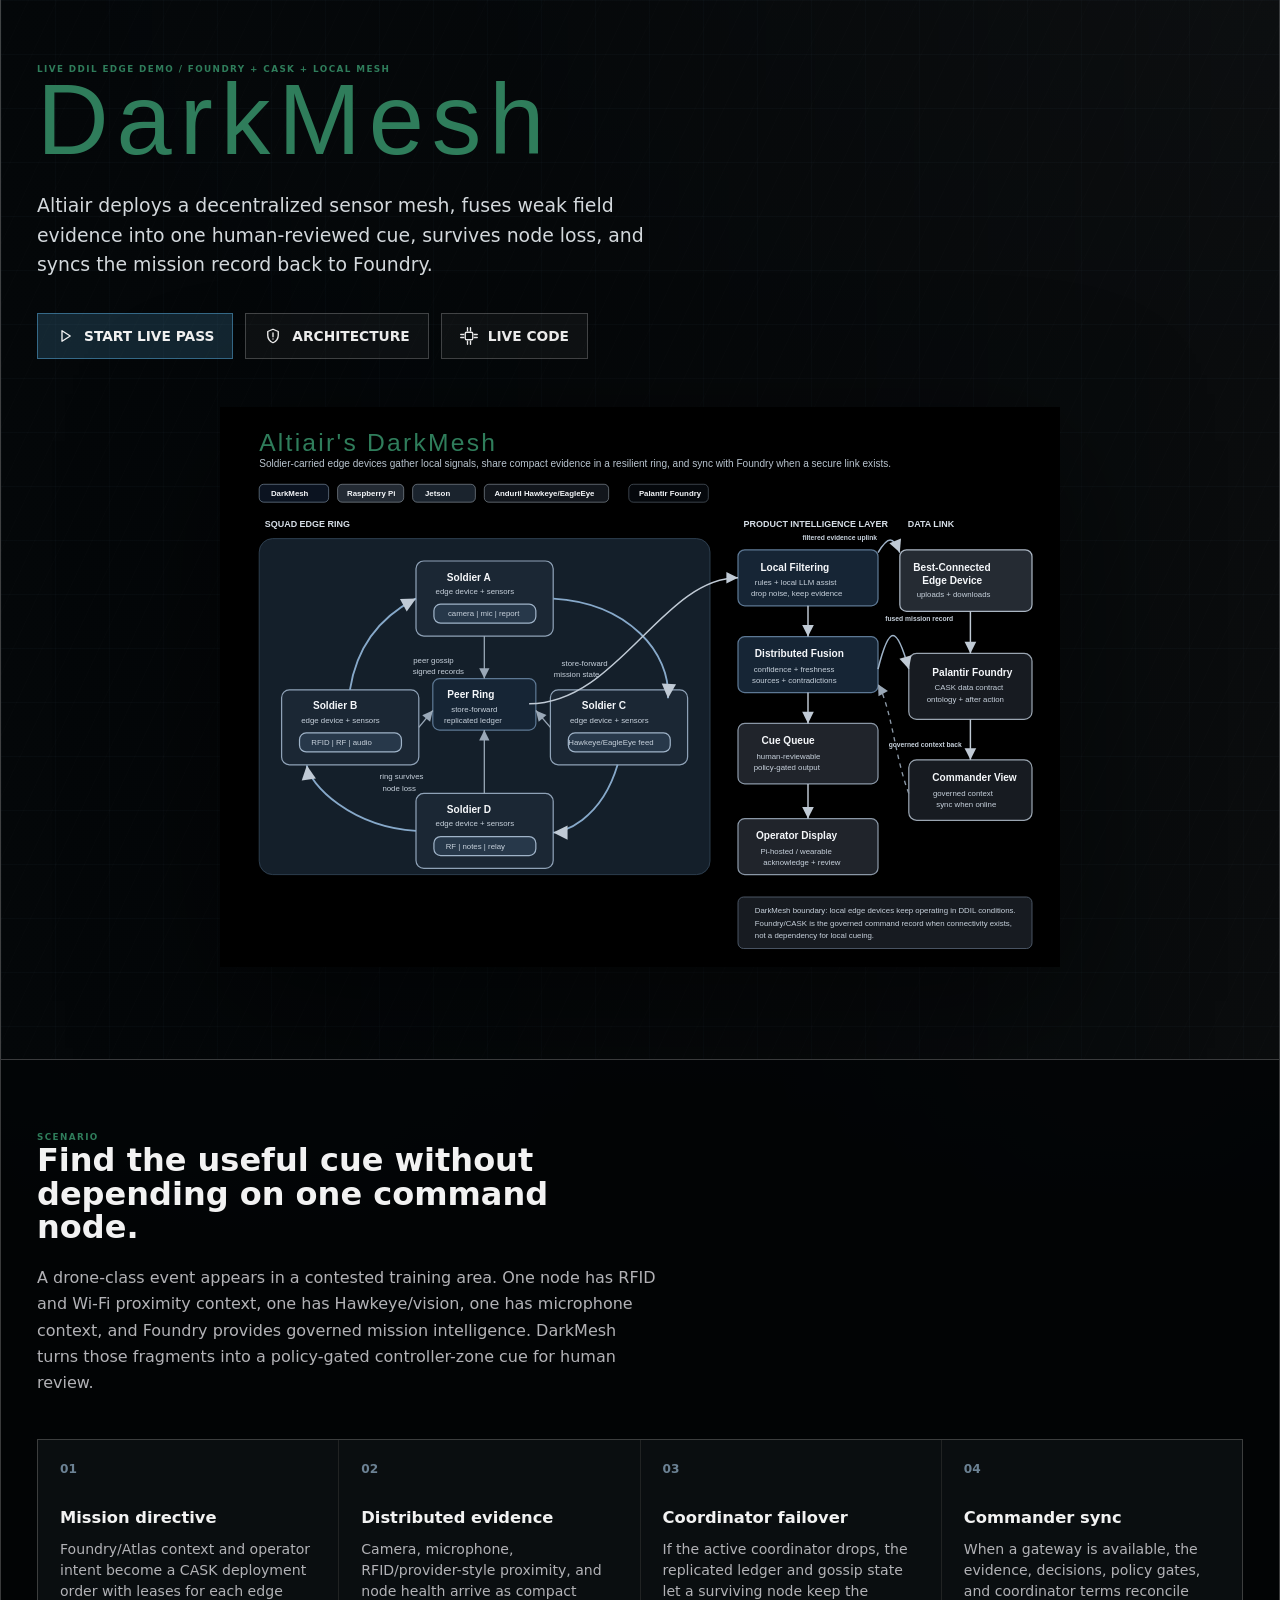
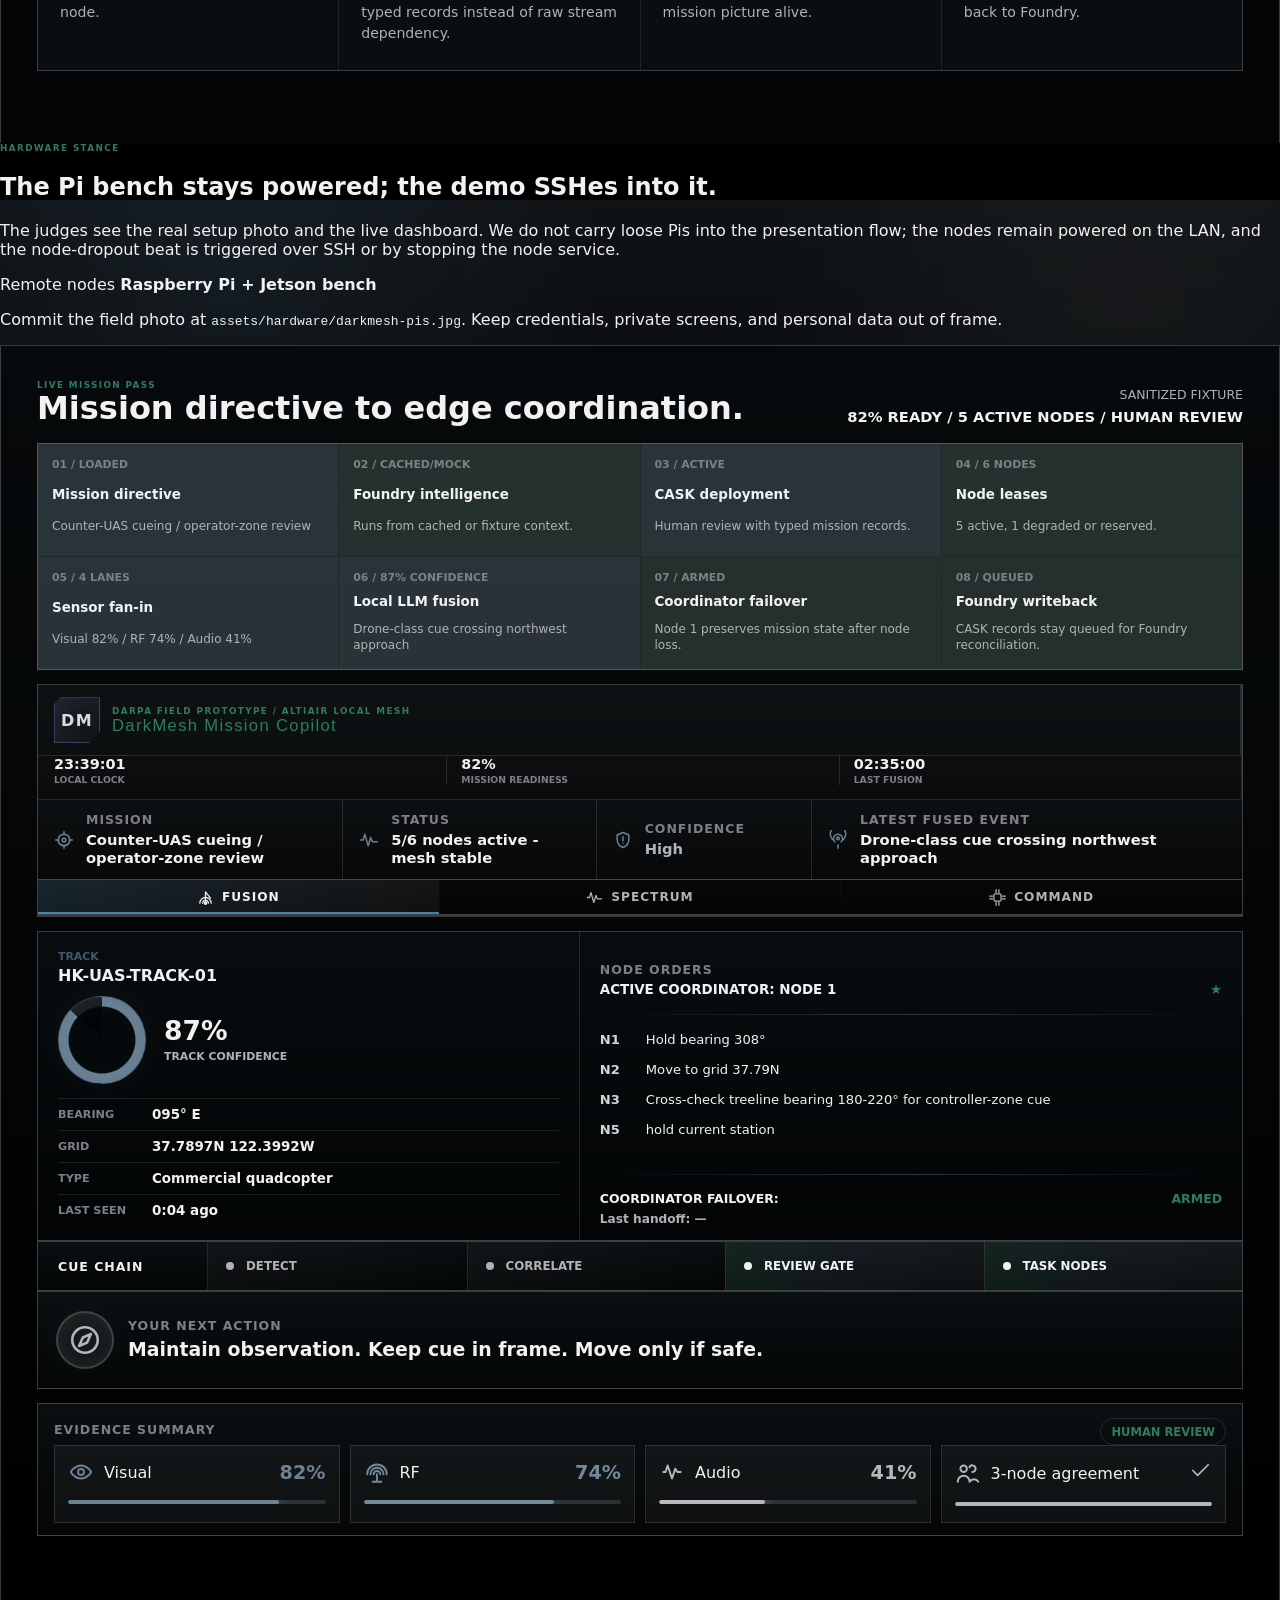
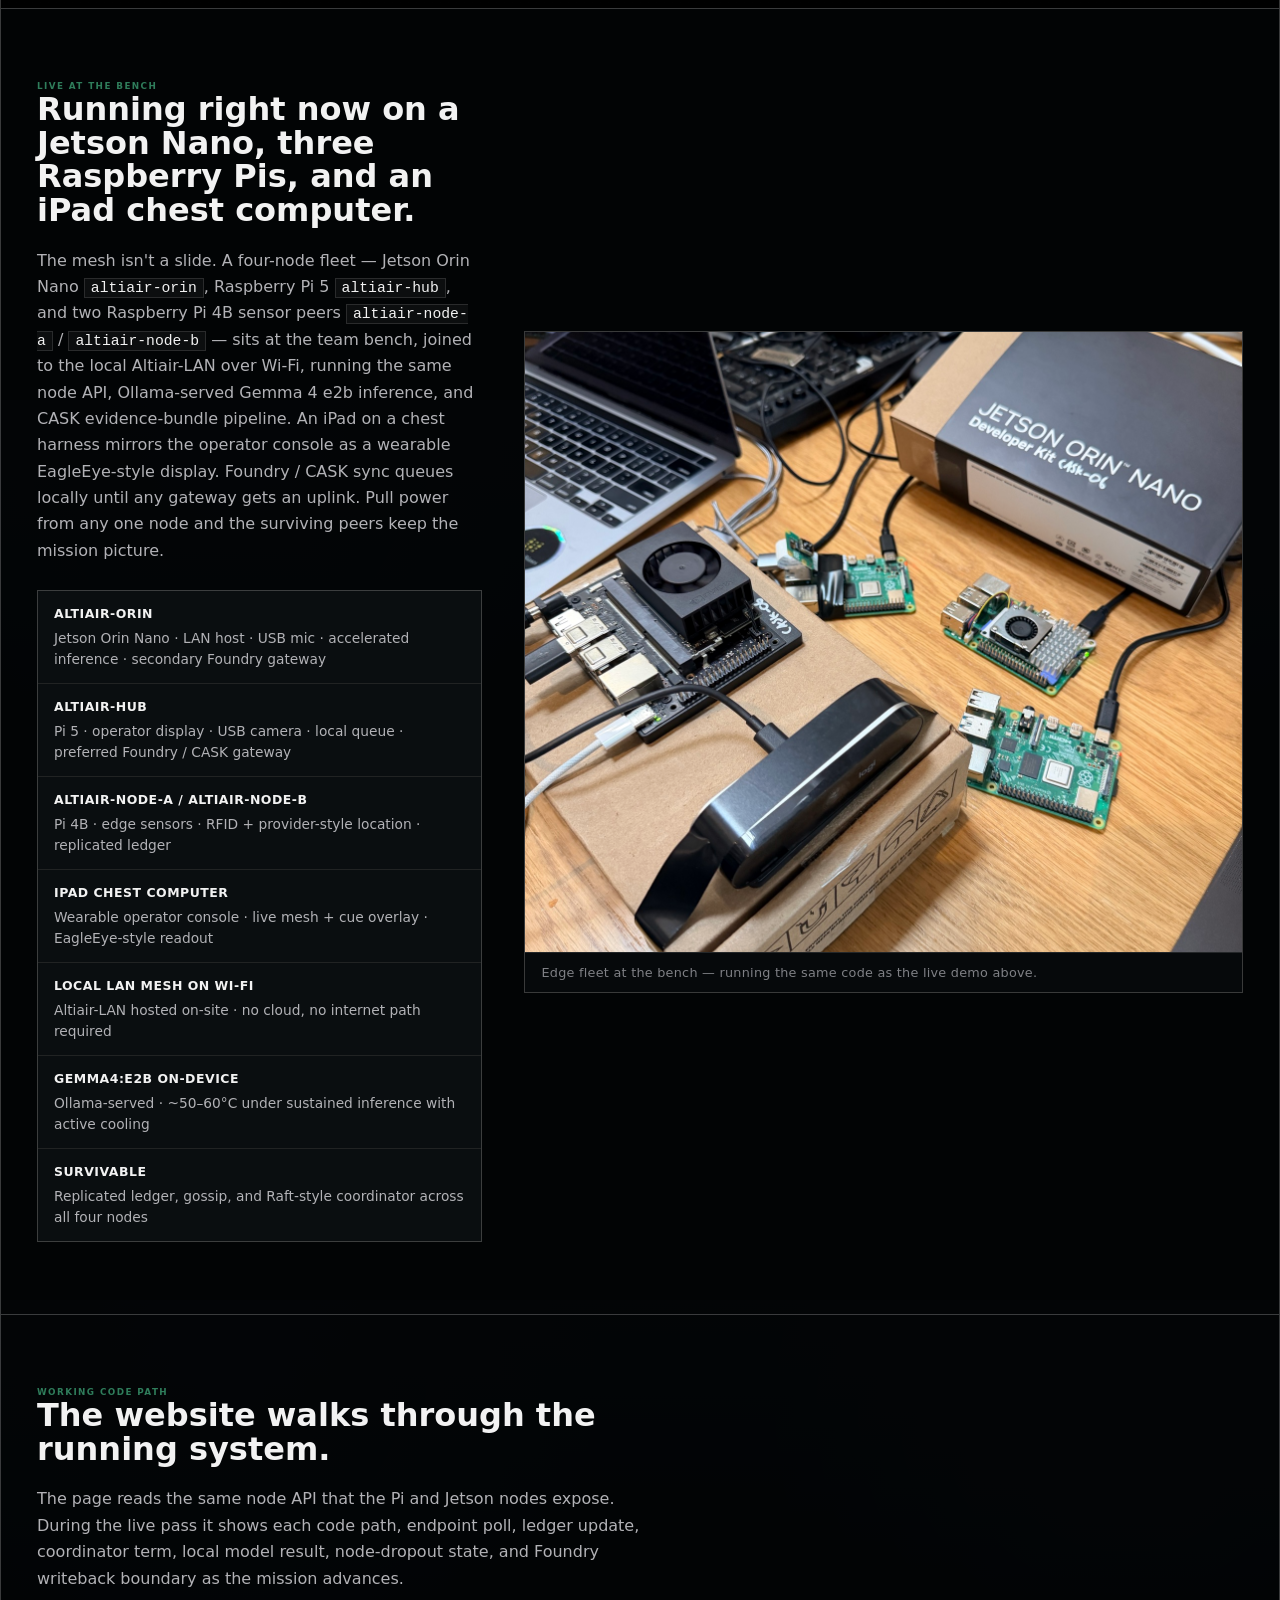
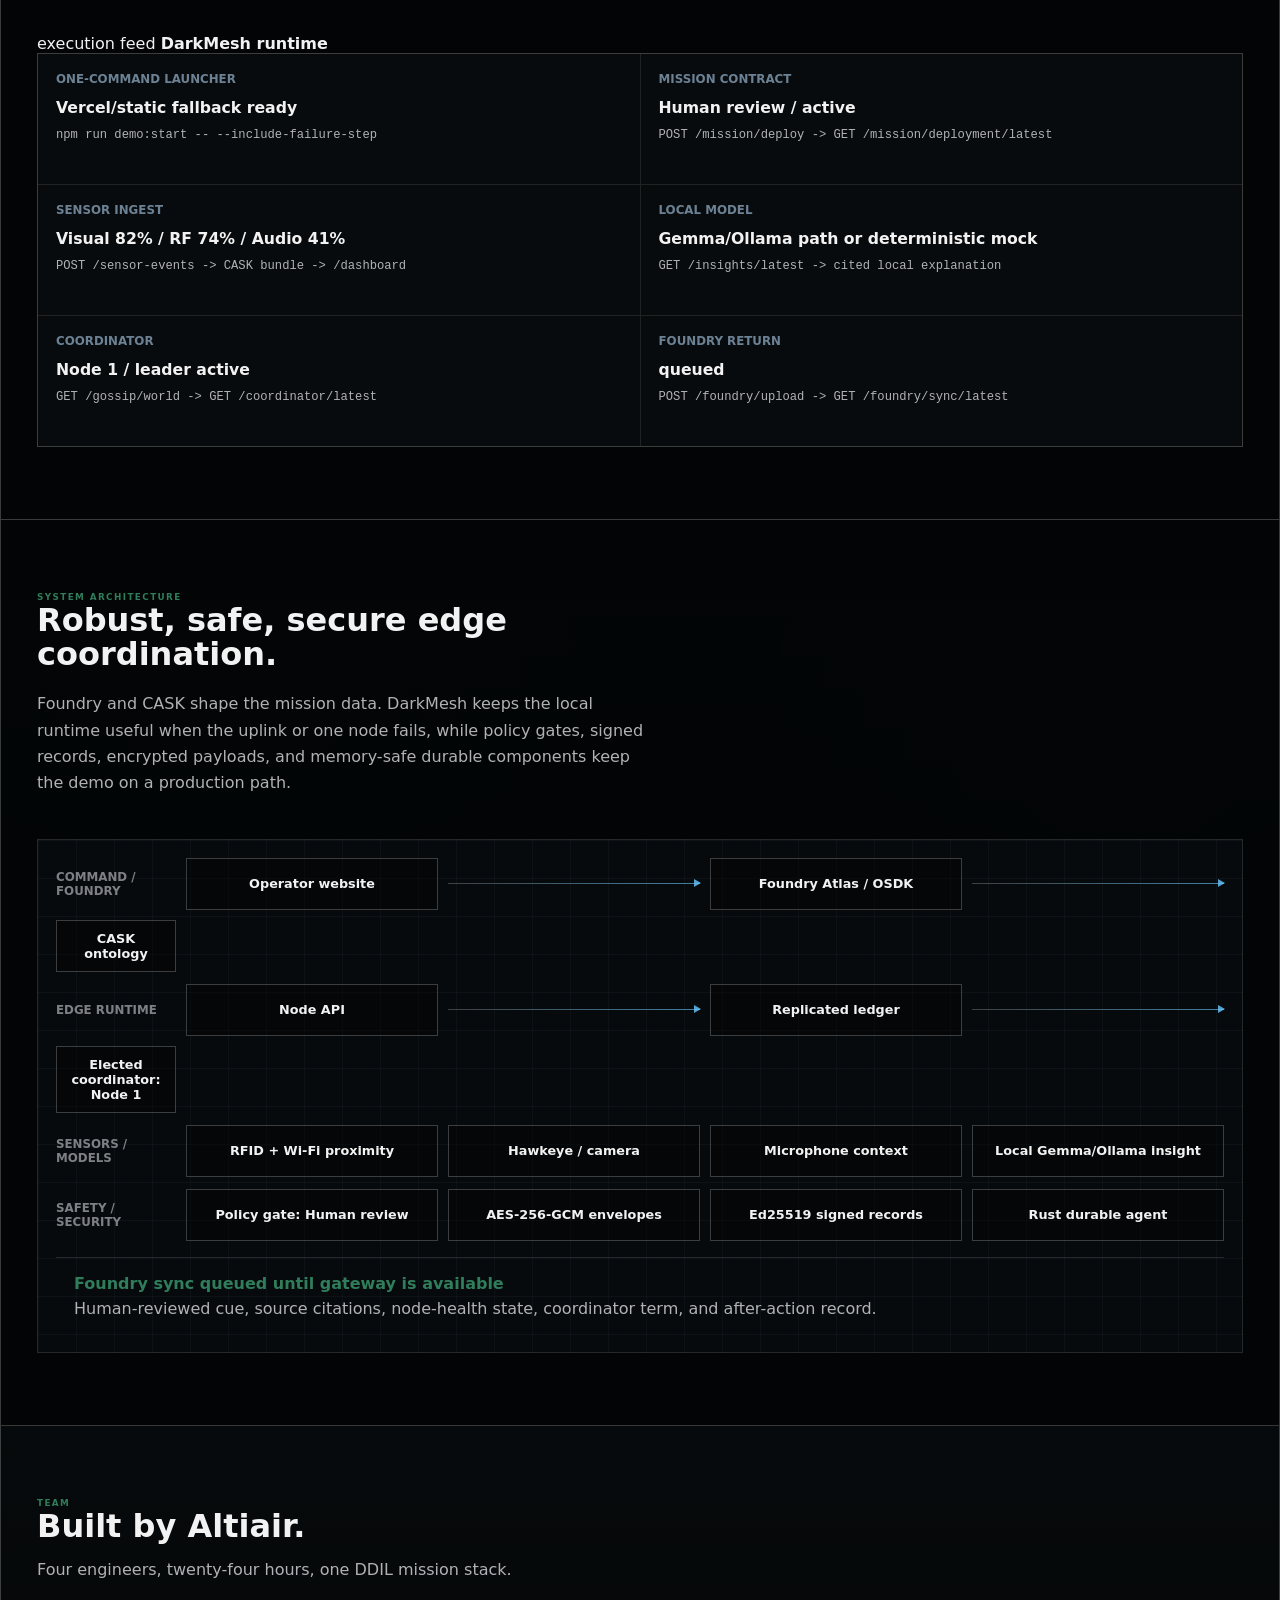
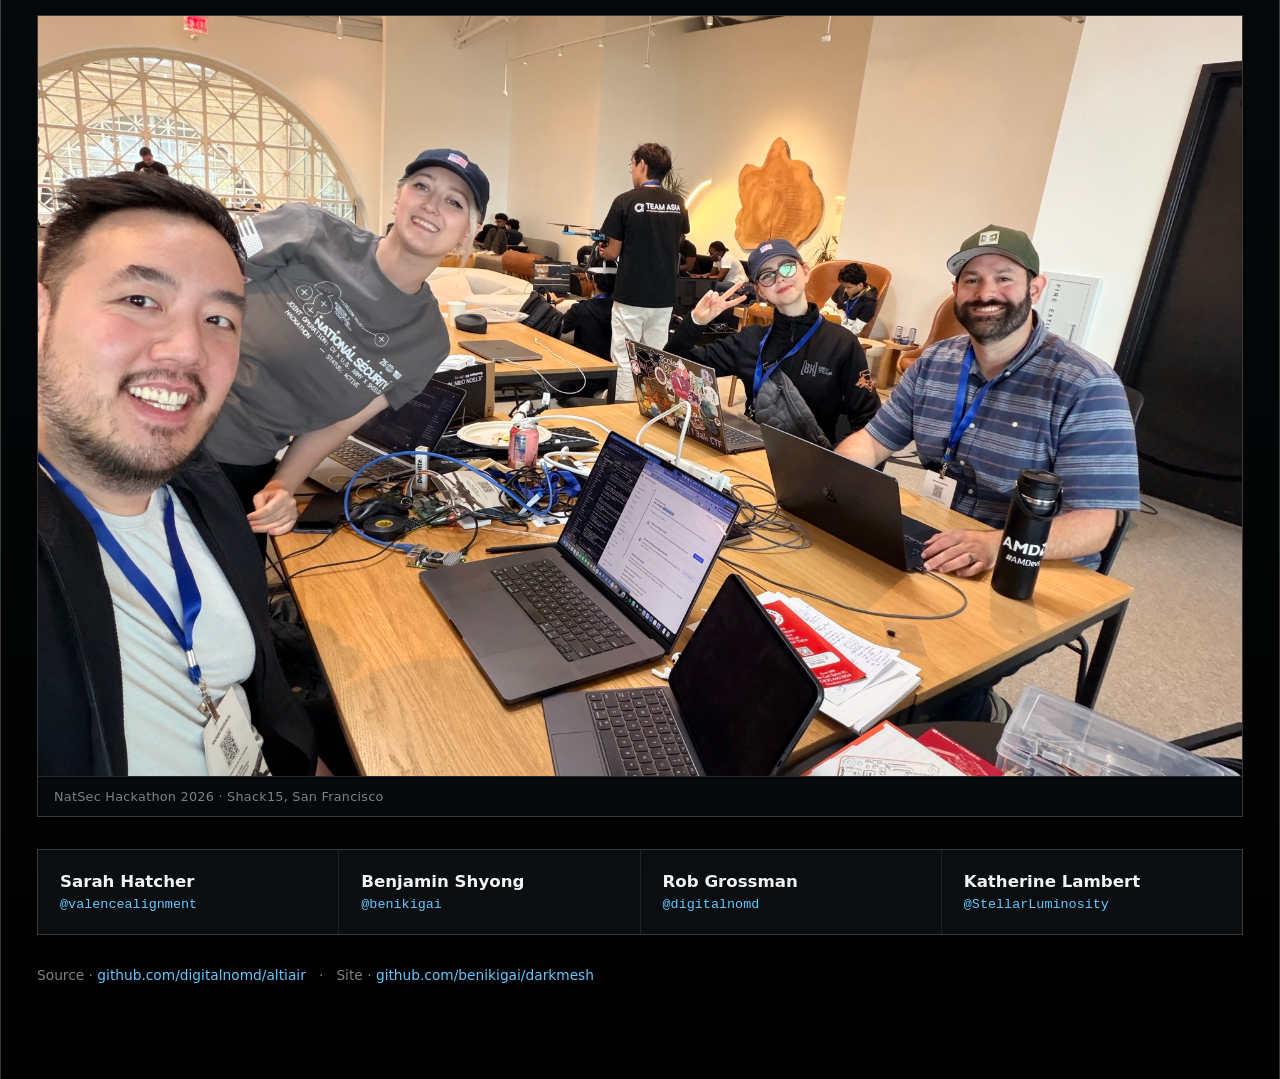
==== commit 2e3c173a: "Restore single DarkMesh flowchart" ====
--- a/index.html
+++ b/index.html
@@ -140,19 +140,6 @@
         </div>
       </section>
 
-      <section class="visual-section product-flow-section" aria-label="DarkMesh product flow">
-        <div class="visual-copy">
-          <p class="eyebrow">Product flow</p>
-          <h2>Rob's latest architecture chart is in the live repo.</h2>
-          <p>
-            Each soldier-carried edge node filters local evidence, exchanges compact signed records, preserves a replicated mission ledger, and syncs the CASK record with Foundry through whichever node has the best secure path.
-          </p>
-        </div>
-        <figure class="flow-chart-frame">
-          <img src="./assets/pitch/product-flow-chart.svg" alt="DarkMesh product flow chart showing edge devices, local fusion, operator display, and Foundry synchronization">
-        </figure>
-      </section>
-
       <section class="visual-section hardware-section" aria-label="Remote node hardware">
         <div class="visual-copy">
           <p class="eyebrow">Hardware stance</p>
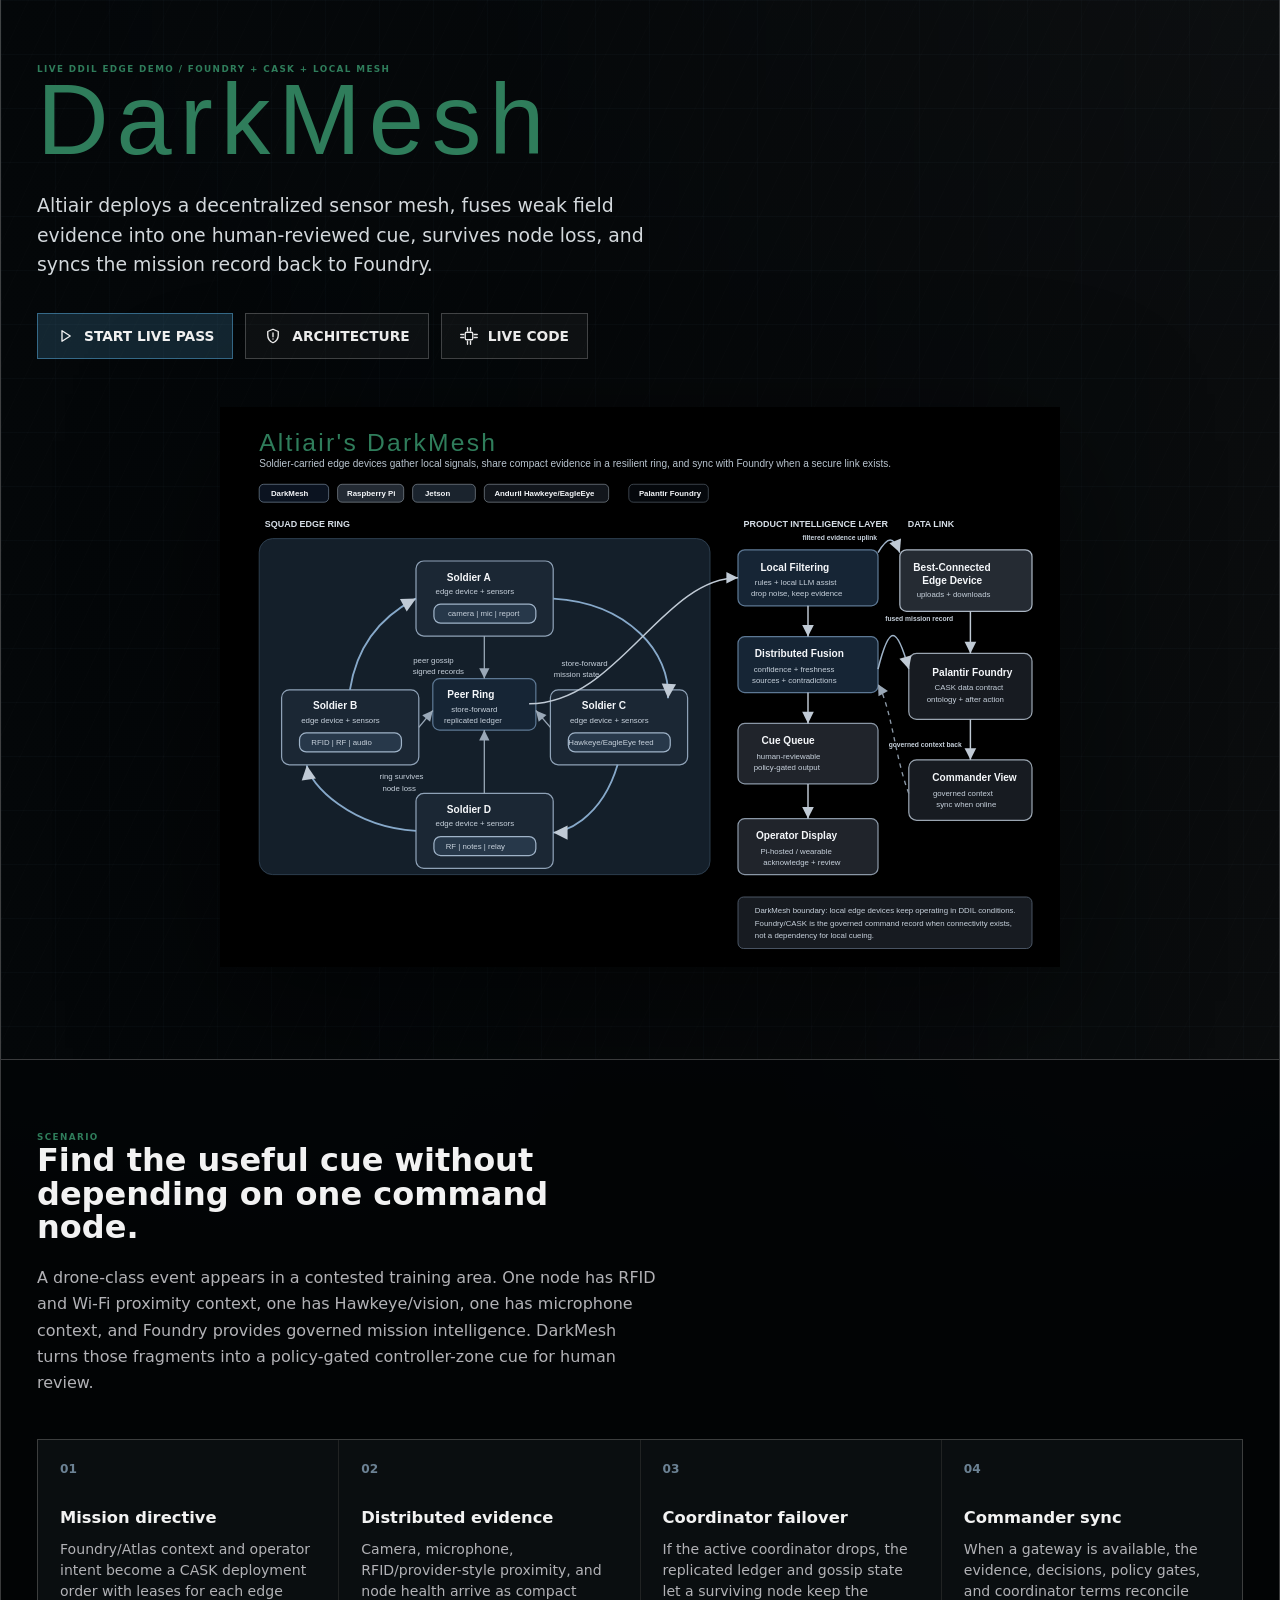
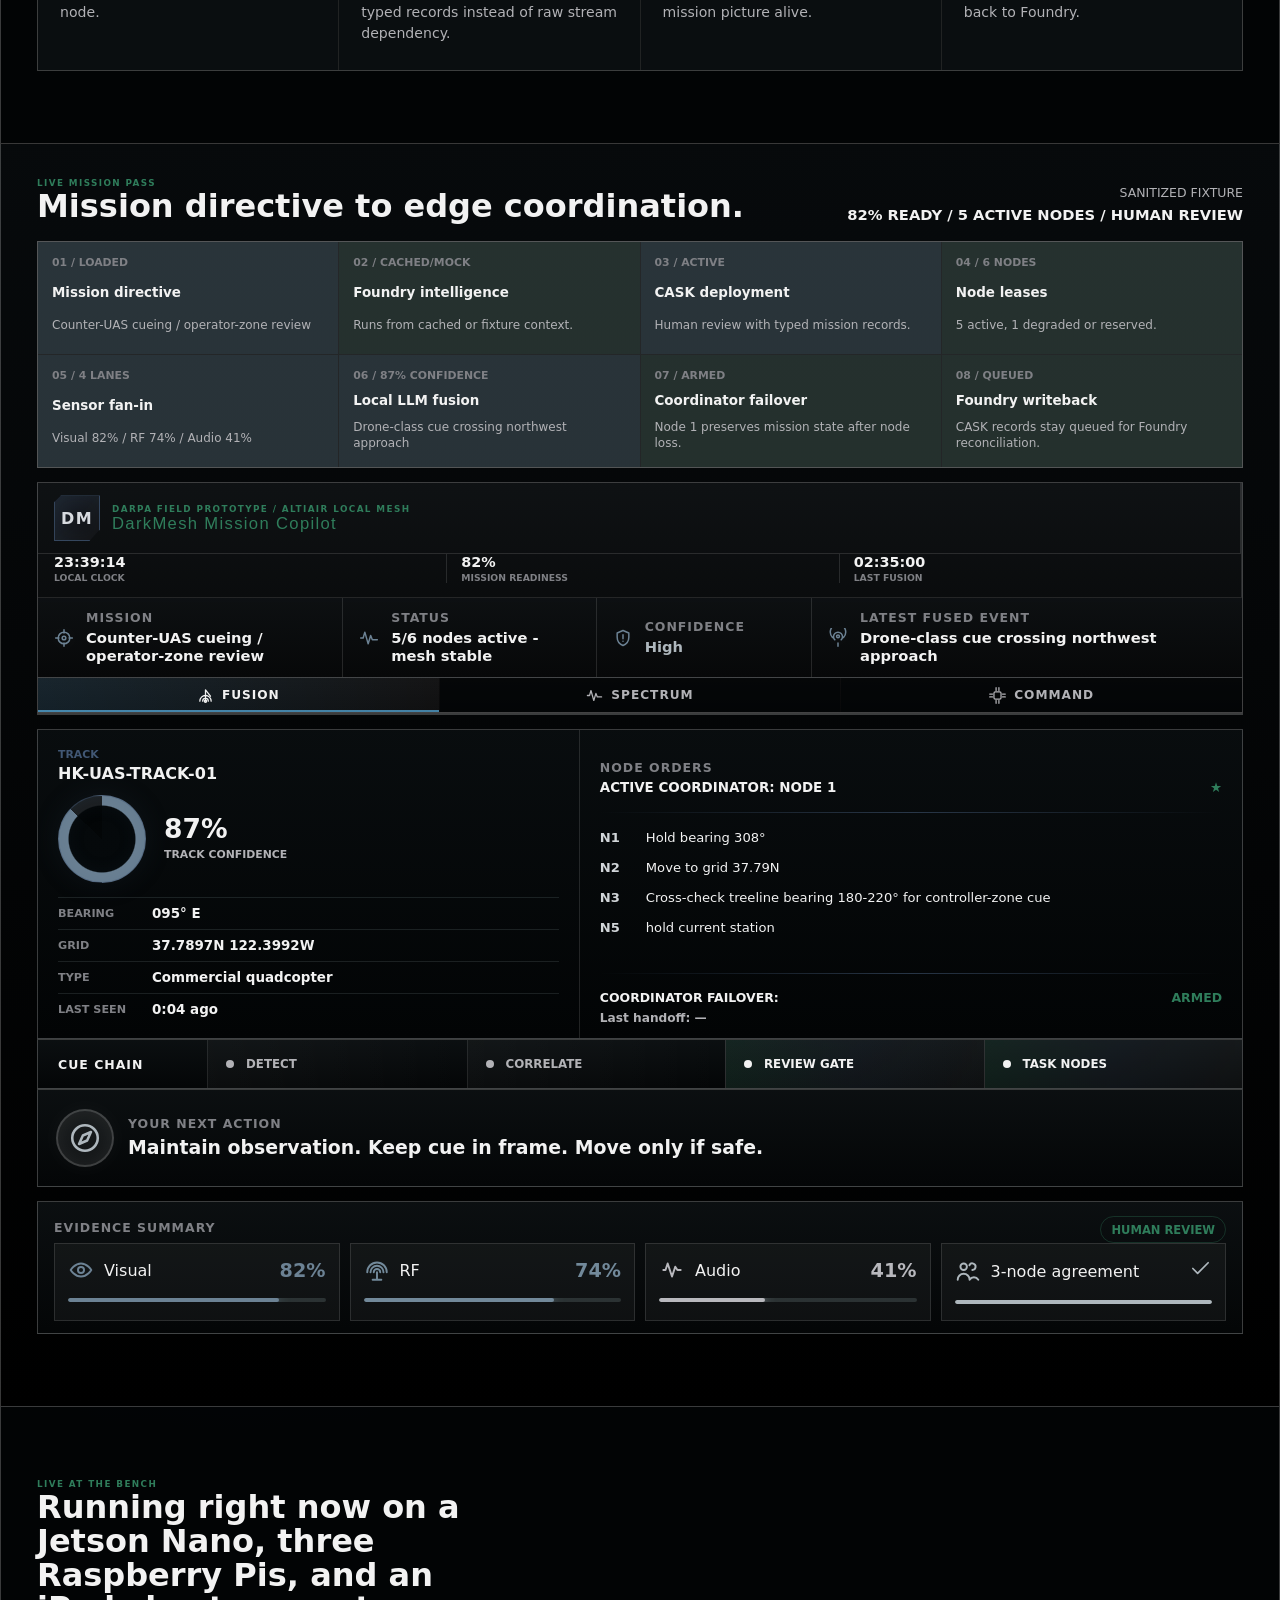
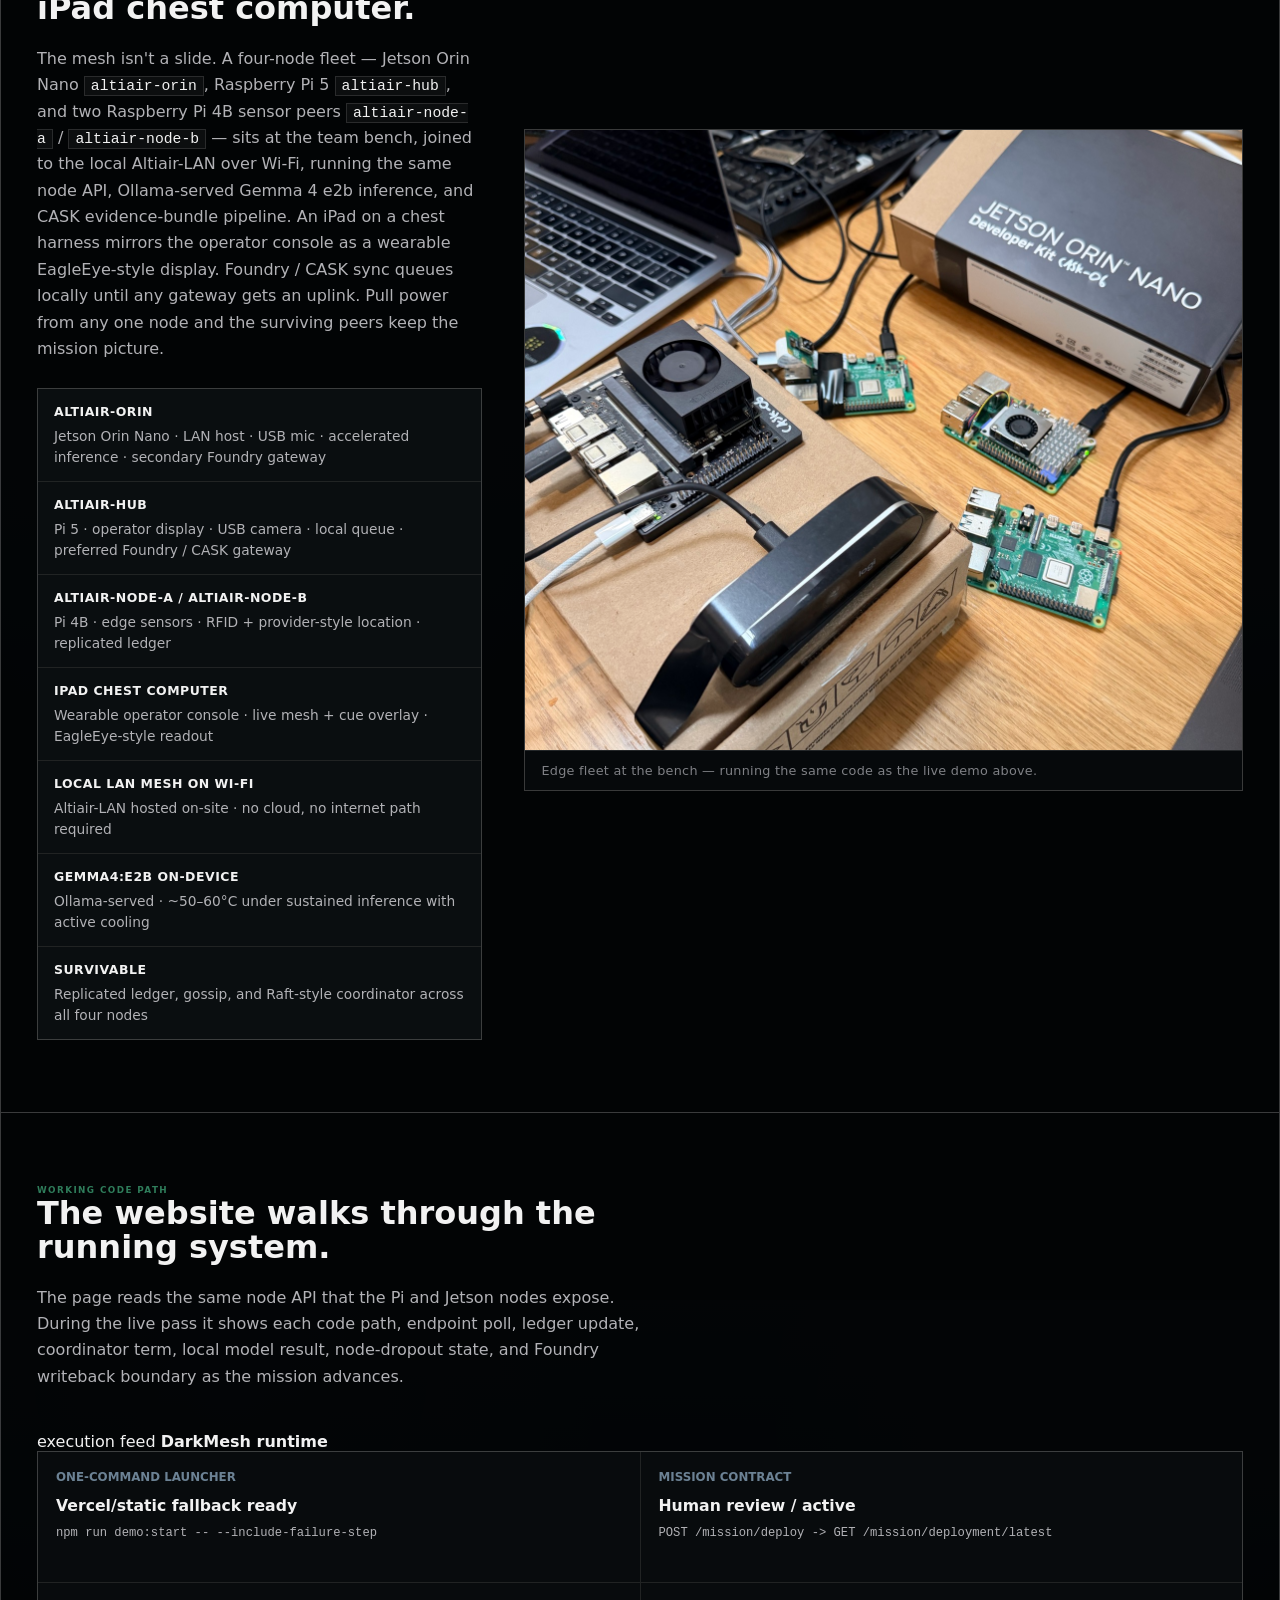
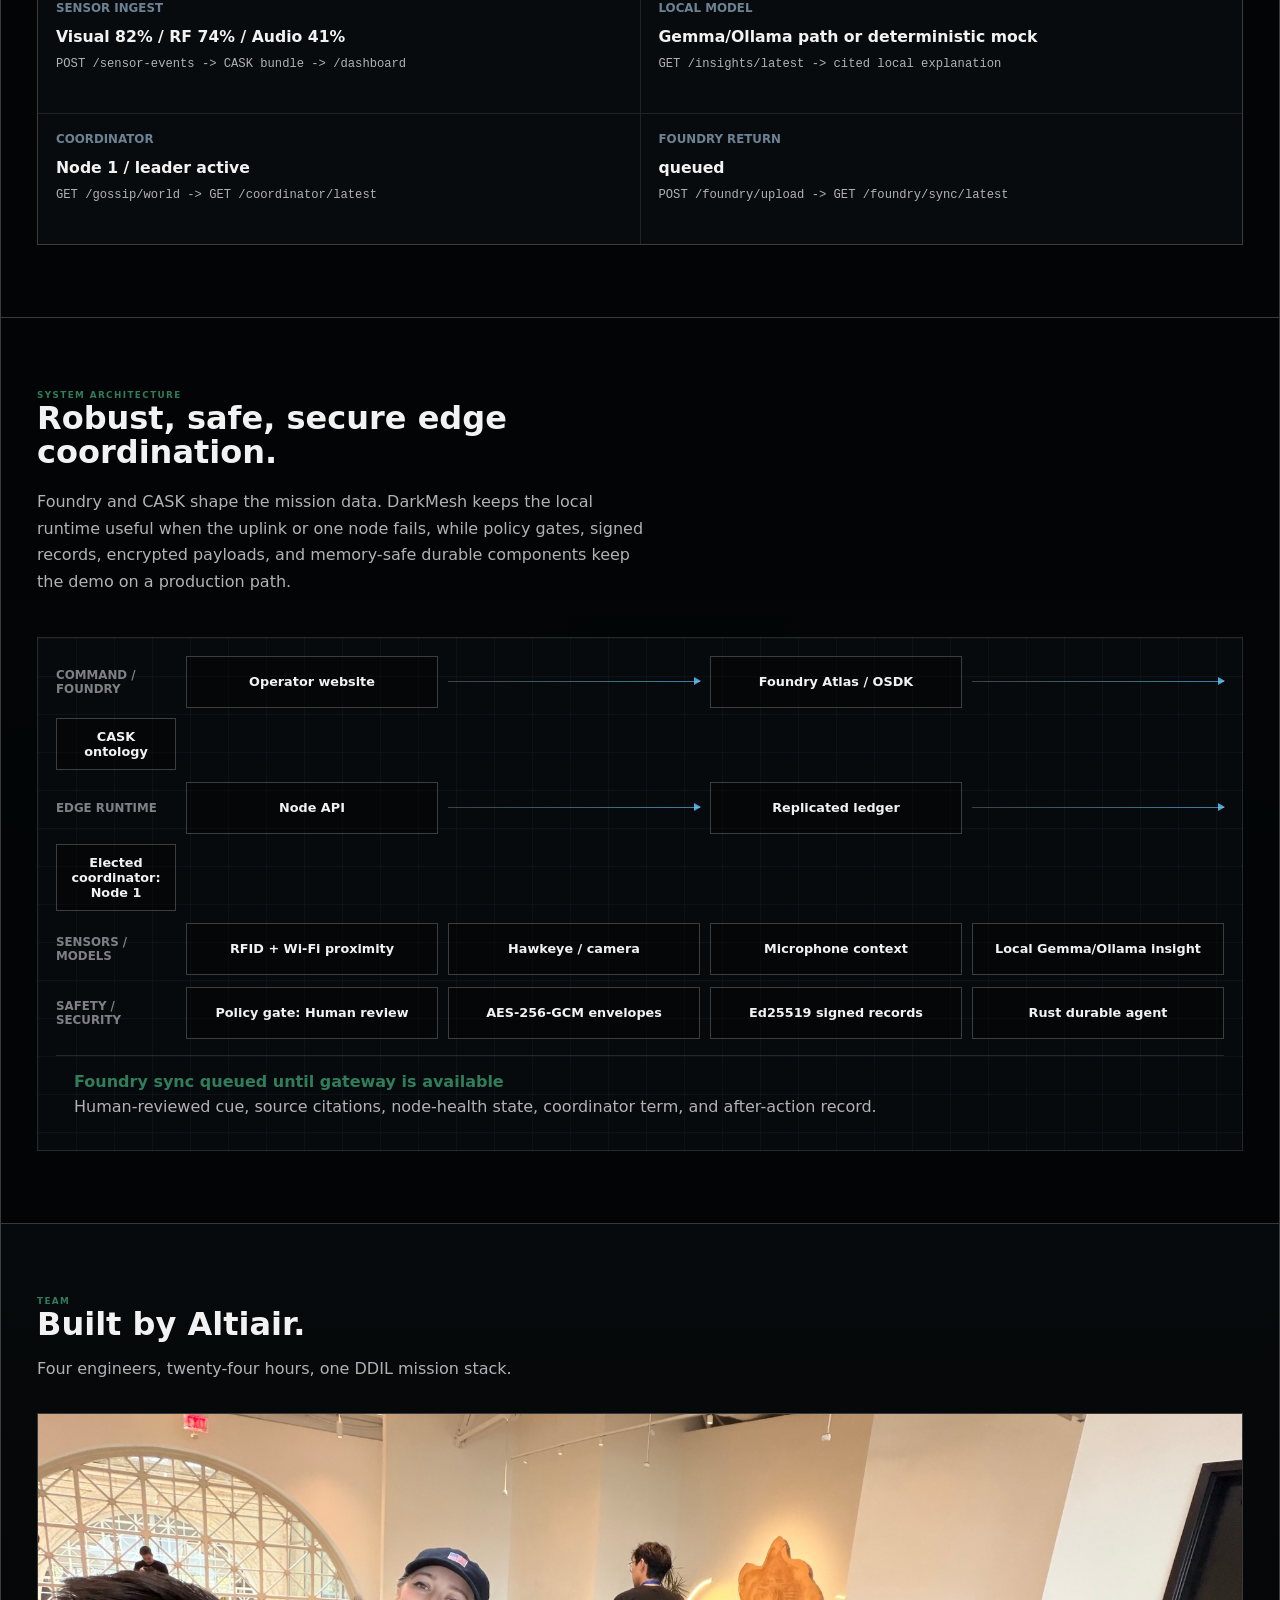
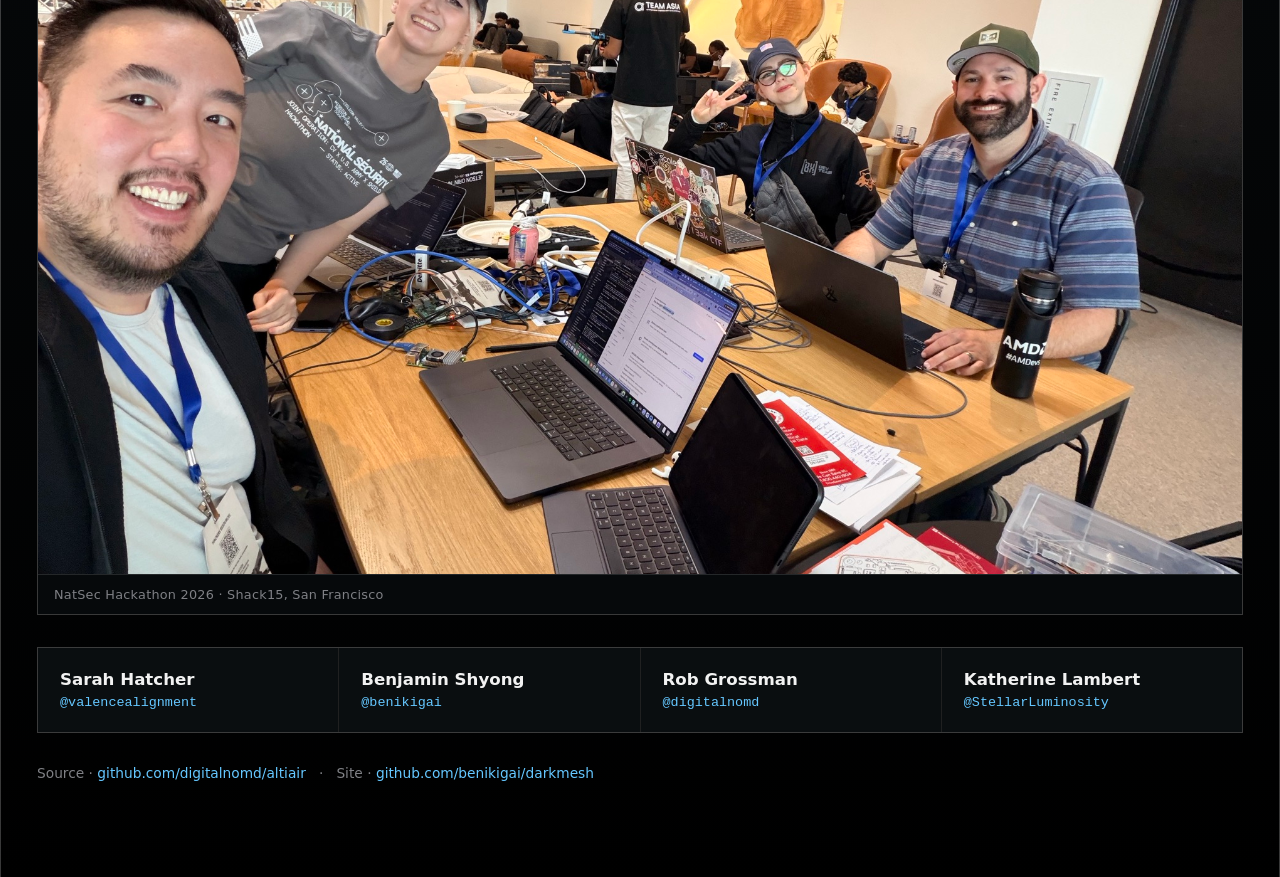
==== commit 63a69a2a: "Remove duplicate hardware-stance placeholder section Bench section already shows the same photo with" ====
--- a/index.html
+++ b/index.html
@@ -140,24 +140,6 @@
         </div>
       </section>
 
-      <section class="visual-section hardware-section" aria-label="Remote node hardware">
-        <div class="visual-copy">
-          <p class="eyebrow">Hardware stance</p>
-          <h2>The Pi bench stays powered; the demo SSHes into it.</h2>
-          <p>
-            The judges see the real setup photo and the live dashboard. We do not carry loose Pis into the presentation flow; the nodes remain powered on the LAN, and the node-dropout beat is triggered over SSH or by stopping the node service.
-          </p>
-        </div>
-        <div class="hardware-stage">
-          <div class="hardware-photo" role="img" aria-label="Raspberry Pi and Jetson bench setup photo"></div>
-          <div class="hardware-facts" aria-label="Hardware facts">
-            <span>Remote nodes</span>
-            <strong>Raspberry Pi + Jetson bench</strong>
-            <p>Commit the field photo at <code>assets/hardware/darkmesh-pis.jpg</code>. Keep credentials, private screens, and personal data out of frame.</p>
-          </div>
-        </div>
-      </section>
-
       <section class="live-demo-section" id="live-demo" aria-label="Live DarkMesh demo">
         <div class="stage-header">
           <div>
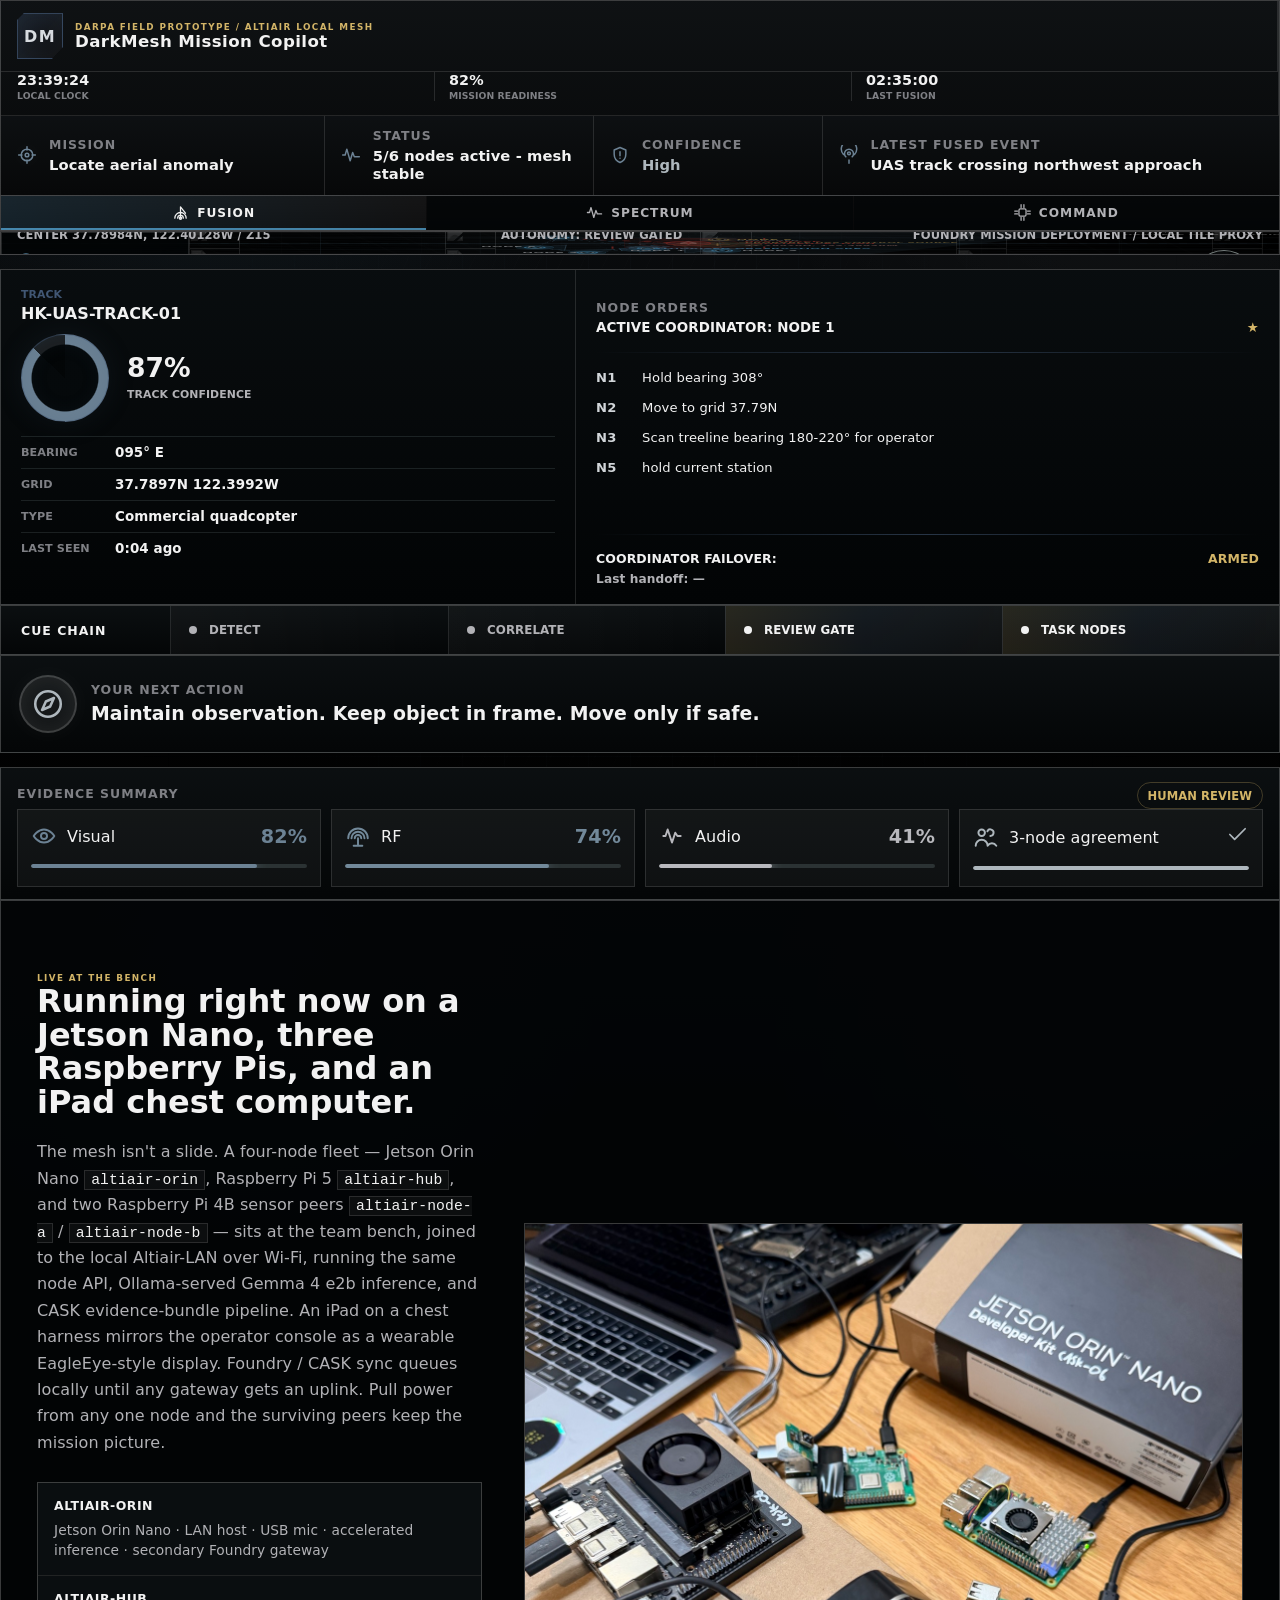
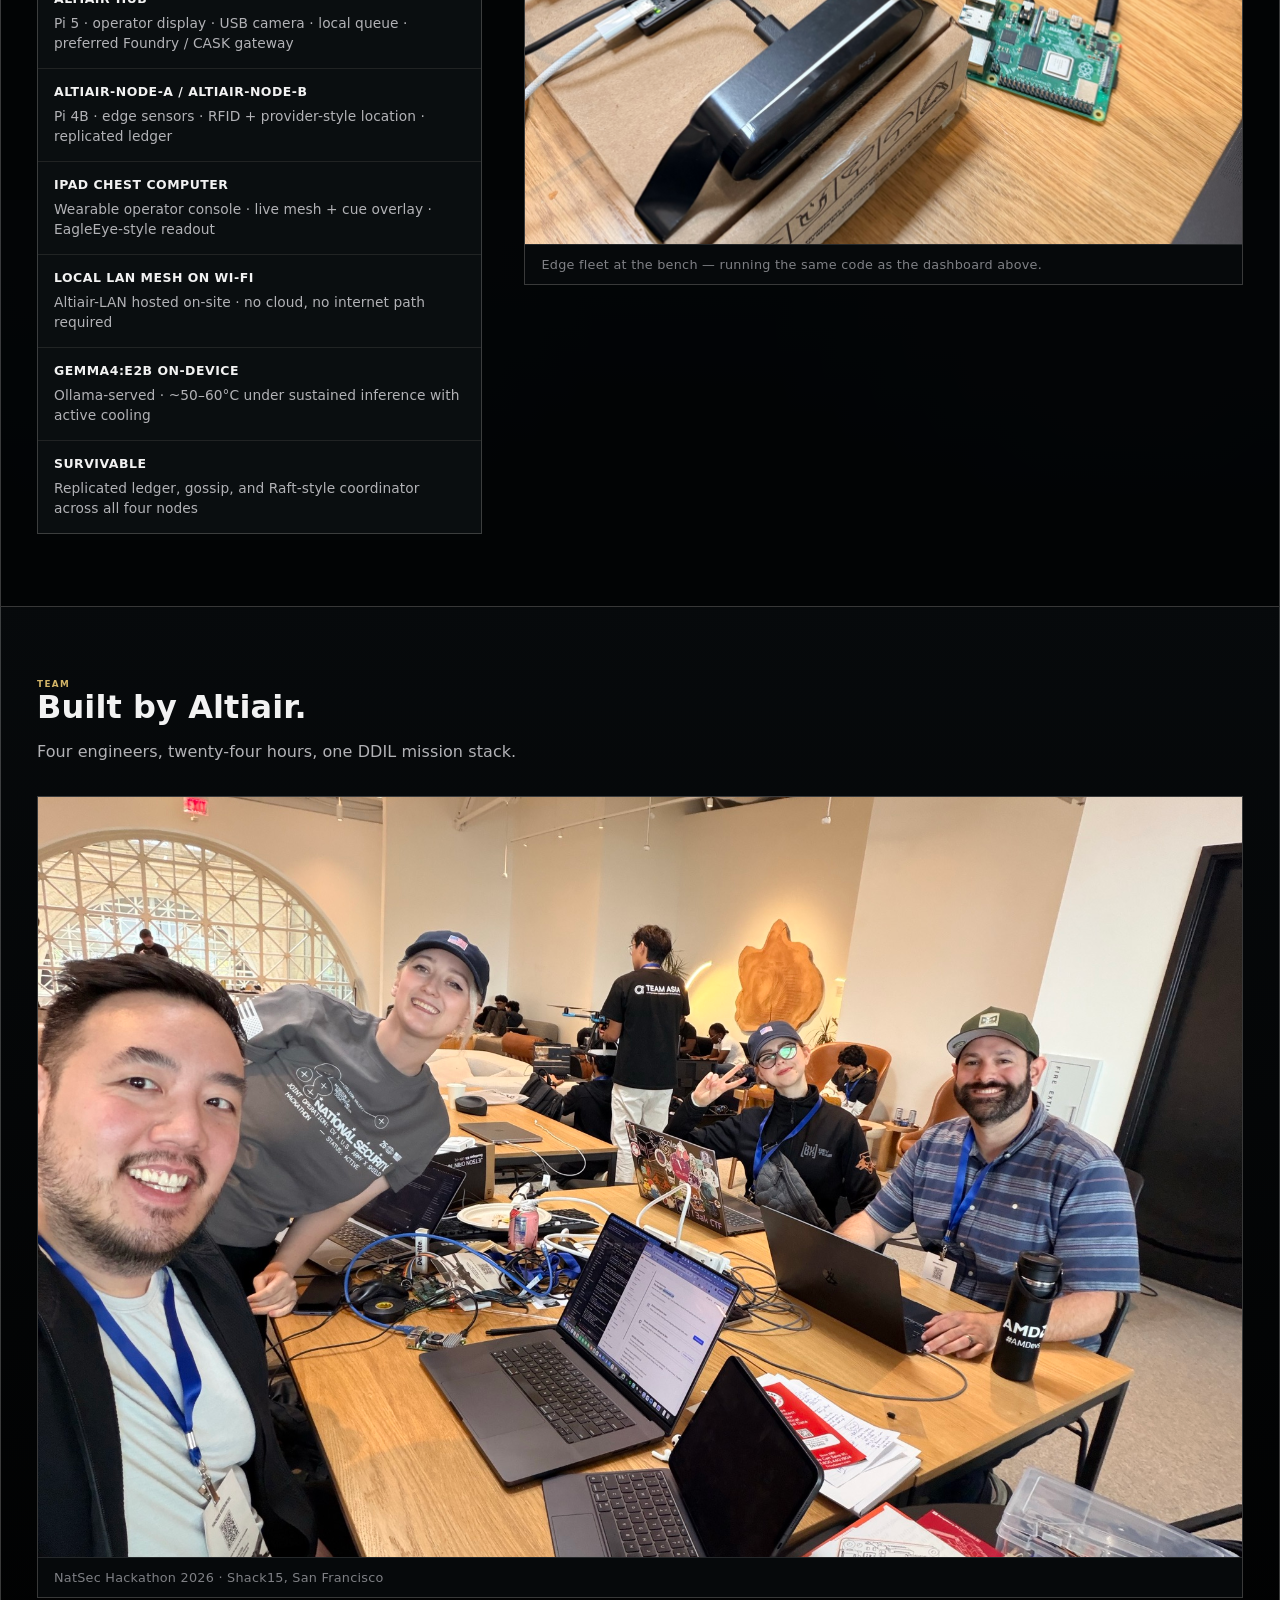
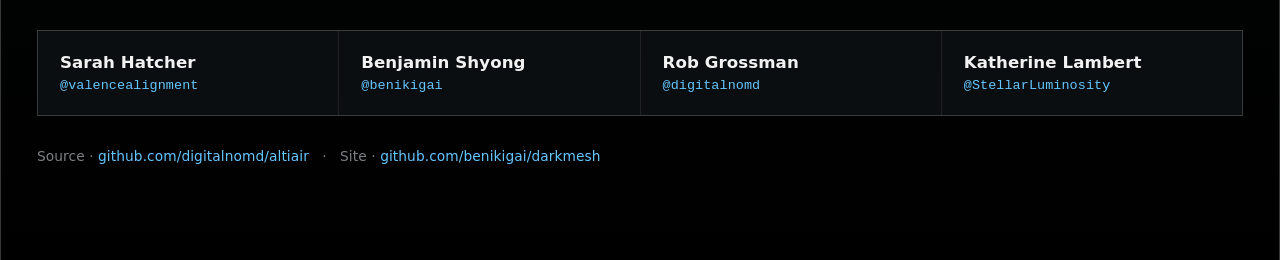
==== commit eac3631f: "Make fancy command center the home page Replace darkmesh root index.html / app.js / styles.css / dat" ====
--- a/index.html
+++ b/index.html
@@ -80,81 +80,7 @@
 
     <div class="ambient-field" aria-hidden="true"></div>
 
-    <main class="site-frame">
-      <section class="hero-section" id="mission-brief" aria-label="DarkMesh mission brief">
-        <div class="hero-copy">
-          <p class="eyebrow">Live DDIL edge demo / Foundry + CASK + local mesh</p>
-          <h1 class="hero-title">DarkMesh</h1>
-          <p class="hero-lede">
-            Altiair deploys a decentralized sensor mesh, fuses weak field evidence into one human-reviewed cue, survives node loss, and syncs the mission record back to Foundry.
-          </p>
-          <div class="hero-actions" aria-label="Demo actions">
-            <button class="primary-action" type="button" data-scroll-target="live-demo">
-              <svg><use href="#icon-play"></use></svg>
-              Start live pass
-            </button>
-            <a class="secondary-action" href="#architecture">
-              <svg><use href="#icon-shield"></use></svg>
-              Architecture
-            </a>
-            <a class="secondary-action" href="#runtime-proof">
-              <svg><use href="#icon-cpu"></use></svg>
-              Live code
-            </a>
-          </div>
-        </div>
-        <div class="hero-visual" aria-label="Demo flow preview">
-          <img src="./assets/pitch/demo-flow-chart.svg" alt="DarkMesh live demo flow from sensor ingest through Foundry synchronization">
-        </div>
-      </section>
-
-      <section class="narrative-section" aria-label="Mission narrative">
-        <div class="narrative-copy">
-          <p class="eyebrow">Scenario</p>
-          <h2>Find the useful cue without depending on one command node.</h2>
-          <p>
-            A drone-class event appears in a contested training area. One node has RFID and Wi-Fi proximity context, one has Hawkeye/vision, one has microphone context, and Foundry provides governed mission intelligence. DarkMesh turns those fragments into a policy-gated controller-zone cue for human review.
-          </p>
-        </div>
-        <div class="narrative-columns" aria-label="Mission ingredients">
-          <article>
-            <span>01</span>
-            <strong>Mission directive</strong>
-            <p>Foundry/Atlas context and operator intent become a CASK deployment order with leases for each edge node.</p>
-          </article>
-          <article>
-            <span>02</span>
-            <strong>Distributed evidence</strong>
-            <p>Camera, microphone, RFID/provider-style proximity, and node health arrive as compact typed records instead of raw stream dependency.</p>
-          </article>
-          <article>
-            <span>03</span>
-            <strong>Coordinator failover</strong>
-            <p>If the active coordinator drops, the replicated ledger and gossip state let a surviving node keep the mission picture alive.</p>
-          </article>
-          <article>
-            <span>04</span>
-            <strong>Commander sync</strong>
-            <p>When a gateway is available, the evidence, decisions, policy gates, and coordinator terms reconcile back to Foundry.</p>
-          </article>
-        </div>
-      </section>
-
-      <section class="live-demo-section" id="live-demo" aria-label="Live DarkMesh demo">
-        <div class="stage-header">
-          <div>
-            <p class="eyebrow">Live mission pass</p>
-            <h2>Mission directive to edge coordination.</h2>
-          </div>
-          <div class="runtime-source" aria-label="Runtime source">
-            <span id="sourceMode">Detecting source</span>
-            <strong id="flowStatus">Waiting for CASK state</strong>
-          </div>
-        </div>
-
-        <div id="missionFlow" class="mission-flow" aria-label="Mission execution flow"></div>
-
-        <div class="app-shell" data-view="fusion">
+    <div class="app-shell" data-view="fusion">
       <header class="titlebar">
         <div class="titlebar-main">
           <div class="titlebar-top">
@@ -350,163 +276,91 @@
           <div id="evidenceMetrics" class="evidence-grid"></div>
         </article>
       </section>
-        </div>
-      </section>
-
-      <section class="bench-section" aria-label="Edge fleet bench setup running the live mesh">
-        <div class="bench-copy">
-          <p class="eyebrow">Live at the bench</p>
-          <h2>Running right now on a Jetson Nano, three Raspberry Pis, and an iPad chest computer.</h2>
-          <p>
-            The mesh isn't a slide. A four-node fleet — Jetson Orin Nano <code>altiair-orin</code>, Raspberry Pi 5 <code>altiair-hub</code>, and two Raspberry Pi 4B sensor peers <code>altiair-node-a</code> / <code>altiair-node-b</code> — sits at the team bench, joined to the local Altiair-LAN over Wi-Fi, running the same node API, Ollama-served Gemma 4 e2b inference, and CASK evidence-bundle pipeline. An iPad on a chest harness mirrors the operator console as a wearable EagleEye-style display. Foundry / CASK sync queues locally until any gateway gets an uplink. Pull power from any one node and the surviving peers keep the mission picture.
-          </p>
-          <ul class="bench-facts">
-            <li>
-              <strong>altiair-orin</strong>
-              Jetson Orin Nano · LAN host · USB mic · accelerated inference · secondary Foundry gateway
-            </li>
-            <li>
-              <strong>altiair-hub</strong>
-              Pi 5 · operator display · USB camera · local queue · preferred Foundry / CASK gateway
-            </li>
-            <li>
-              <strong>altiair-node-a / altiair-node-b</strong>
-              Pi 4B · edge sensors · RFID + provider-style location · replicated ledger
-            </li>
-            <li>
-              <strong>iPad chest computer</strong>
-              Wearable operator console · live mesh + cue overlay · EagleEye-style readout
-            </li>
-            <li>
-              <strong>Local LAN mesh on Wi-Fi</strong>
-              Altiair-LAN hosted on-site · no cloud, no internet path required
-            </li>
-            <li>
-              <strong>gemma4:e2b on-device</strong>
-              Ollama-served · ~50–60°C under sustained inference with active cooling
-            </li>
-            <li>
-              <strong>Survivable</strong>
-              Replicated ledger, gossip, and Raft-style coordinator across all four nodes
-            </li>
-          </ul>
-        </div>
-        <figure class="bench-visual">
-          <img src="./assets/hardware/darkmesh-pis.jpg" alt="Edge fleet at the team bench: Jetson Orin Nano, Raspberry Pi 5 hub, two Pi 4B sensor peers, and iPad chest-worn operator console, joined to local Altiair-LAN over Wi-Fi" />
-          <figcaption>Edge fleet at the bench — running the same code as the live demo above.</figcaption>
-        </figure>
-      </section>
-
-      <section class="proof-section" id="runtime-proof" aria-label="Runtime proof">
-        <div class="proof-copy">
-          <p class="eyebrow">Working code path</p>
-          <h2>The website walks through the running system.</h2>
-          <p>
-            The page reads the same node API that the Pi and Jetson nodes expose. During the live pass it shows each code path, endpoint poll, ledger update, coordinator term, local model result, node-dropout state, and Foundry writeback boundary as the mission advances.
-          </p>
-        </div>
-        <div class="runtime-workbench" aria-label="Live code execution workbench">
-          <div id="executionCounters" class="execution-counters" aria-label="Runtime counters"></div>
-          <div id="executionTimeline" class="execution-timeline" aria-label="Code path timeline"></div>
-          <div class="execution-console" aria-label="Execution feed">
-            <div class="console-topline">
-              <span>execution feed</span>
-              <strong>DarkMesh runtime</strong>
-            </div>
-            <div id="executionFeed" class="execution-feed"></div>
-          </div>
-          <div id="endpointGrid" class="endpoint-grid" aria-label="Endpoint polling state"></div>
-          <div id="runtimeProof" class="proof-grid" aria-label="Live runtime checks"></div>
-        </div>
-      </section>
-
-      <section class="architecture-section" id="architecture" aria-label="DarkMesh architecture">
-        <div class="architecture-copy">
-          <p class="eyebrow">System architecture</p>
-          <h2>Robust, safe, secure edge coordination.</h2>
-          <p>
-            Foundry and CASK shape the mission data. DarkMesh keeps the local runtime useful when the uplink or one node fails, while policy gates, signed records, encrypted payloads, and memory-safe durable components keep the demo on a production path.
-          </p>
-        </div>
-
-        <div class="uml-board" role="img" aria-label="UML-style architecture diagram for DarkMesh">
-          <div class="uml-lane lane-command">
-            <span class="lane-label">Command / Foundry</span>
-            <div class="uml-node">Operator website</div>
-            <div class="uml-arrow"></div>
-            <div class="uml-node">Foundry Atlas / OSDK</div>
-            <div class="uml-arrow"></div>
-            <div class="uml-node">CASK ontology</div>
-          </div>
-          <div class="uml-lane lane-edge">
-            <span class="lane-label">Edge runtime</span>
-            <div class="uml-node">Node API</div>
-            <div class="uml-arrow"></div>
-            <div class="uml-node">Replicated ledger</div>
-            <div class="uml-arrow"></div>
-            <div class="uml-node" id="archCoordinator">Elected coordinator</div>
-          </div>
-          <div class="uml-lane lane-sensors">
-            <span class="lane-label">Sensors / models</span>
-            <div class="uml-node">RFID + Wi-Fi proximity</div>
-            <div class="uml-node">Hawkeye / camera</div>
-            <div class="uml-node">Microphone context</div>
-            <div class="uml-node">Local Gemma/Ollama insight</div>
-          </div>
-          <div class="uml-lane lane-safety">
-            <span class="lane-label">Safety / security</span>
-            <div class="uml-node" id="archSecurity">Policy gate</div>
-            <div class="uml-node">AES-256-GCM envelopes</div>
-            <div class="uml-node">Ed25519 signed records</div>
-            <div class="uml-node">Rust durable agent</div>
-          </div>
-          <div class="uml-outcome">
-            <strong id="archSync">Foundry sync queued until gateway is available</strong>
-            <span>Human-reviewed cue, source citations, node-health state, coordinator term, and after-action record.</span>
-          </div>
-        </div>
-      </section>
-
-      <section class="team-section" aria-label="Altiair team">
-        <header class="team-header">
-          <p class="eyebrow">Team</p>
-          <h2>Built by Altiair.</h2>
-          <p>Four engineers, twenty-four hours, one DDIL mission stack.</p>
-        </header>
-
-        <figure class="team-photo">
-          <img src="./assets/hardware/darkmesh-team.jpg" alt="Team Altiair at NatSec Hackathon 2026, Shack15 SF" />
-          <figcaption>NatSec Hackathon 2026 · Shack15, San Francisco</figcaption>
-        </figure>
-
-        <div class="team-grid">
-          <a class="team-card" href="https://github.com/valencealignment" rel="noopener" target="_blank">
-            <strong>Sarah Hatcher</strong>
-            <span>@valencealignment</span>
-          </a>
-          <a class="team-card" href="https://github.com/benikigai" rel="noopener" target="_blank">
-            <strong>Benjamin Shyong</strong>
-            <span>@benikigai</span>
-          </a>
-          <a class="team-card" href="https://github.com/digitalnomd" rel="noopener" target="_blank">
-            <strong>Rob Grossman</strong>
-            <span>@digitalnomd</span>
-          </a>
-          <a class="team-card" href="https://github.com/StellarLuminosity" rel="noopener" target="_blank">
-            <strong>Katherine Lambert</strong>
-            <span>@StellarLuminosity</span>
-          </a>
-        </div>
-
-        <p class="team-repo-note">
-          Source &middot;
-          <a href="https://github.com/digitalnomd/altiair" rel="noopener" target="_blank">github.com/digitalnomd/altiair</a>
-          &nbsp;&nbsp;·&nbsp;&nbsp;
-          Site &middot;
-          <a href="https://github.com/benikigai/darkmesh" rel="noopener" target="_blank">github.com/benikigai/darkmesh</a>
+    </div>
+
+    <section class="bench-section" aria-label="Edge fleet bench setup running the live mesh">
+      <div class="bench-copy">
+        <p class="eyebrow">Live at the bench</p>
+        <h2>Running right now on a Jetson Nano, three Raspberry Pis, and an iPad chest computer.</h2>
+        <p>
+          The mesh isn't a slide. A four-node fleet — Jetson Orin Nano <code>altiair-orin</code>, Raspberry Pi 5 <code>altiair-hub</code>, and two Raspberry Pi 4B sensor peers <code>altiair-node-a</code> / <code>altiair-node-b</code> — sits at the team bench, joined to the local Altiair-LAN over Wi-Fi, running the same node API, Ollama-served Gemma 4 e2b inference, and CASK evidence-bundle pipeline. An iPad on a chest harness mirrors the operator console as a wearable EagleEye-style display. Foundry / CASK sync queues locally until any gateway gets an uplink. Pull power from any one node and the surviving peers keep the mission picture.
         </p>
-      </section>
-    </main>
+        <ul class="bench-facts">
+          <li>
+            <strong>altiair-orin</strong>
+            Jetson Orin Nano · LAN host · USB mic · accelerated inference · secondary Foundry gateway
+          </li>
+          <li>
+            <strong>altiair-hub</strong>
+            Pi 5 · operator display · USB camera · local queue · preferred Foundry / CASK gateway
+          </li>
+          <li>
+            <strong>altiair-node-a / altiair-node-b</strong>
+            Pi 4B · edge sensors · RFID + provider-style location · replicated ledger
+          </li>
+          <li>
+            <strong>iPad chest computer</strong>
+            Wearable operator console · live mesh + cue overlay · EagleEye-style readout
+          </li>
+          <li>
+            <strong>Local LAN mesh on Wi-Fi</strong>
+            Altiair-LAN hosted on-site · no cloud, no internet path required
+          </li>
+          <li>
+            <strong>gemma4:e2b on-device</strong>
+            Ollama-served · ~50–60°C under sustained inference with active cooling
+          </li>
+          <li>
+            <strong>Survivable</strong>
+            Replicated ledger, gossip, and Raft-style coordinator across all four nodes
+          </li>
+        </ul>
+      </div>
+      <figure class="bench-visual">
+        <img src="./assets/hardware/darkmesh-pis.jpg" alt="Edge fleet at the team bench: Jetson Orin Nano, Raspberry Pi 5 hub, two Pi 4B sensor peers, and iPad chest-worn operator console, joined to local Altiair-LAN over Wi-Fi" />
+        <figcaption>Edge fleet at the bench — running the same code as the dashboard above.</figcaption>
+      </figure>
+    </section>
+
+    <section class="team-section" aria-label="Altiair team">
+      <header class="team-header">
+        <p class="eyebrow">Team</p>
+        <h2>Built by Altiair.</h2>
+        <p>Four engineers, twenty-four hours, one DDIL mission stack.</p>
+      </header>
+
+      <figure class="team-photo">
+        <img src="./screenshots/darkmesh-team.jpg" alt="Team Altiair at NatSec Hackathon 2026, Shack15 SF" />
+        <figcaption>NatSec Hackathon 2026 · Shack15, San Francisco</figcaption>
+      </figure>
+
+      <div class="team-grid">
+        <a class="team-card" href="https://github.com/valencealignment" rel="noopener" target="_blank">
+          <strong>Sarah Hatcher</strong>
+          <span>@valencealignment</span>
+        </a>
+        <a class="team-card" href="https://github.com/benikigai" rel="noopener" target="_blank">
+          <strong>Benjamin Shyong</strong>
+          <span>@benikigai</span>
+        </a>
+        <a class="team-card" href="https://github.com/digitalnomd" rel="noopener" target="_blank">
+          <strong>Rob Grossman</strong>
+          <span>@digitalnomd</span>
+        </a>
+        <a class="team-card" href="https://github.com/StellarLuminosity" rel="noopener" target="_blank">
+          <strong>Katherine Lambert</strong>
+          <span>@StellarLuminosity</span>
+        </a>
+      </div>
+
+      <p class="team-repo-note">
+        Source &middot;
+        <a href="https://github.com/digitalnomd/altiair" rel="noopener" target="_blank">github.com/digitalnomd/altiair</a>
+        &nbsp;&nbsp;·&nbsp;&nbsp;
+        Site &middot;
+        <a href="https://github.com/benikigai/darkmesh" rel="noopener" target="_blank">github.com/benikigai/darkmesh</a>
+      </p>
+    </section>
 
     <script type="module" src="./app.js"></script>
   </body>
--- a/styles.css
+++ b/styles.css
@@ -13,8 +13,8 @@
   --muted-2: #7f8085;
   --cyan: #65c7ff;
   --cyan-soft: rgba(101, 199, 255, 0.14);
-  --amber: #2f7d5b;
-  --amber-soft: rgba(47, 125, 91, 0.18);
+  --amber: #d3b568;
+  --amber-soft: rgba(211, 181, 104, 0.14);
   --green: #8bd0ff;
   --red: #c7463f;
   --violet: #b8b8bd;
@@ -22,10 +22,9 @@
   --blue-grey: #415774;
   --region-blue: rgba(91, 182, 255, 0.18);
   --region-blue-strong: rgba(129, 207, 255, 0.62);
-  --region-amber: rgba(47, 125, 91, 0.2);
-  --region-amber-strong: rgba(47, 125, 91, 0.7);
+  --region-amber: rgba(228, 195, 105, 0.18);
+  --region-amber-strong: rgba(232, 205, 123, 0.66);
   --shadow: 0 28px 90px rgba(0, 0, 0, 0.48);
-  --brand-font: Nasalization, "Arial Rounded MT Bold", "Eurostile Extended", Orbitron, Michroma, Futura, Arial, sans-serif;
 }
 
 * {
@@ -40,15 +39,14 @@
 
 body {
   margin: 0;
-  overflow-x: hidden;
-  overflow-y: auto;
+  overflow: hidden;
   background:
     radial-gradient(circle at 18% 8%, rgba(87, 165, 211, 0.08), transparent 28%),
     radial-gradient(circle at 88% 12%, rgba(255, 255, 255, 0.035), transparent 27%),
     linear-gradient(180deg, #101316 0%, #050607 45%, #000 100%);
   color: var(--text);
   font-family: Aptos, "IBM Plex Sans", "Helvetica Neue", "Segoe UI", ui-sans-serif, system-ui, sans-serif;
-  letter-spacing: 0;
+  letter-spacing: 0.005em;
 }
 
 button,
@@ -109,434 +107,11 @@
   stroke-linejoin: round;
 }
 
-.site-frame {
-  min-height: 100svh;
-}
-
-.hero-section,
-.narrative-section,
-.live-demo-section,
-.proof-section,
-.architecture-section {
-  width: min(100vw, 1720px);
-  margin: 0 auto;
-}
-
-.hero-section {
-  position: relative;
-  display: grid;
-  grid-template-columns: minmax(360px, 0.78fr) minmax(520px, 1fr);
-  align-items: center;
-  gap: 48px;
-  min-height: 92svh;
-  padding: 70px 36px 92px;
-  overflow: hidden;
-  border-left: 1px solid var(--line-strong);
-  border-right: 1px solid var(--line-strong);
-  background:
-    linear-gradient(90deg, rgba(4, 7, 9, 0.99) 0%, rgba(4, 7, 9, 0.9) 40%, rgba(12, 15, 17, 0.66) 100%),
-    linear-gradient(180deg, rgba(255, 255, 255, 0.035), transparent 34%),
-    #050607;
-}
-
-.hero-section::before {
-  content: "";
-  position: absolute;
-  inset: 0;
-  z-index: 0;
-  background:
-    linear-gradient(rgba(155, 215, 255, 0.055) 1px, transparent 1px),
-    linear-gradient(90deg, rgba(155, 215, 255, 0.045) 1px, transparent 1px),
-    repeating-linear-gradient(115deg, transparent 0 24px, rgba(255, 255, 255, 0.025) 25px, transparent 26px);
-  background-size: 54px 54px, 54px 54px, auto;
-  opacity: 0.48;
-  pointer-events: none;
-}
-
-.hero-copy,
-.hero-visual {
-  position: relative;
-  z-index: 1;
-}
-
-.hero-copy {
-  max-width: 680px;
-}
-
-.hero-title {
-  margin: 0;
-  color: var(--amber);
-  font-family: var(--brand-font);
-  font-size: 6.2rem;
-  line-height: 0.88;
-  font-weight: 400;
-  letter-spacing: 0.08em;
-  white-space: nowrap;
-}
-
-.hero-lede {
-  max-width: 610px;
-  margin: 28px 0 0;
-  color: #d3d8dc;
-  font-size: 1.18rem;
-  line-height: 1.55;
-}
-
-.hero-actions {
-  display: flex;
-  flex-wrap: wrap;
-  gap: 12px;
-  margin-top: 34px;
-}
-
-.primary-action,
-.secondary-action {
-  display: inline-flex;
-  min-height: 46px;
-  align-items: center;
-  gap: 10px;
-  padding: 0 18px;
-  border: 1px solid var(--line-strong);
-  color: var(--text);
-  text-decoration: none;
-  font-size: 0.86rem;
-  font-weight: 820;
-  text-transform: uppercase;
-  cursor: pointer;
-  transition: transform 160ms ease, border-color 160ms ease, background 160ms ease;
-}
-
-.primary-action {
-  background: rgba(101, 199, 255, 0.16);
-  border-color: rgba(101, 199, 255, 0.42);
-}
-
-.secondary-action {
-  background: rgba(255, 255, 255, 0.04);
-}
-
-.primary-action:hover,
-.secondary-action:hover {
-  transform: translateY(-1px);
-  border-color: rgba(255, 255, 255, 0.38);
-  background: rgba(255, 255, 255, 0.075);
-}
-
-.primary-action svg,
-.secondary-action svg {
-  width: 18px;
-  height: 18px;
-}
-
-.hero-visual {
-  min-width: 0;
-  align-self: stretch;
-  display: grid;
-  align-items: center;
-}
-
-.hero-visual img {
-  width: 100%;
-  max-height: 72svh;
-  object-fit: contain;
-  filter: drop-shadow(0 34px 70px rgba(0, 0, 0, 0.5));
-}
-
-.narrative-section,
-.proof-section,
-.architecture-section {
-  display: grid;
-  grid-template-columns: minmax(280px, 0.58fr) minmax(0, 1fr);
-  gap: 42px;
-  padding: 72px 36px;
-  border-left: 1px solid var(--line-strong);
-  border-right: 1px solid var(--line-strong);
-  border-top: 1px solid var(--line-strong);
-  background: rgba(3, 5, 6, 0.94);
-}
-
-.architecture-section {
-  min-height: 100svh;
-}
-
-.narrative-copy,
-.proof-copy,
-.architecture-copy {
-  max-width: 620px;
-}
-
-.narrative-copy h2,
-.proof-copy h2,
-.architecture-copy h2,
-.stage-header h2 {
-  margin: 0;
-  color: var(--text);
-  font-size: 2rem;
-  line-height: 1.05;
-  letter-spacing: 0;
-}
-
-.narrative-copy p:not(.eyebrow),
-.proof-copy p:not(.eyebrow),
-.architecture-copy p:not(.eyebrow) {
-  margin: 20px 0 0;
-  color: var(--muted);
-  font-size: 1rem;
-  line-height: 1.65;
-}
-
-.narrative-columns {
-  display: grid;
-  grid-template-columns: repeat(4, minmax(0, 1fr));
-  gap: 1px;
-  min-width: 0;
-  background: var(--line);
-  border: 1px solid var(--line);
-}
-
-.narrative-columns article {
-  min-width: 0;
-  min-height: 230px;
-  padding: 22px;
-  background: rgba(9, 13, 15, 0.94);
-}
-
-.narrative-columns span {
-  display: block;
-  margin-bottom: 32px;
-  color: var(--blue);
-  font-size: 0.76rem;
-  font-weight: 860;
-}
-
-.narrative-columns strong {
-  display: block;
-  color: var(--text);
-  font-size: 1.02rem;
-}
-
-.narrative-columns p {
-  margin: 12px 0 0;
-  color: var(--muted);
-  font-size: 0.88rem;
-  line-height: 1.5;
-}
-
-.live-demo-section {
-  padding: 0 36px 72px;
-  border-left: 1px solid var(--line-strong);
-  border-right: 1px solid var(--line-strong);
-  border-top: 1px solid var(--line-strong);
-  background:
-    linear-gradient(180deg, rgba(7, 10, 12, 0.98), rgba(0, 0, 0, 0.98)),
-    #030303;
-}
-
-.stage-header {
-  display: flex;
-  align-items: end;
-  justify-content: space-between;
-  gap: 28px;
-  padding: 34px 0 18px;
-}
-
-.runtime-source {
-  display: grid;
-  justify-items: end;
-  gap: 6px;
-  min-width: 220px;
-  color: var(--muted);
-  font-size: 0.78rem;
-  text-transform: uppercase;
-}
-
-.runtime-source strong {
-  color: var(--text);
-  font-size: 0.92rem;
-  text-align: right;
-}
-
-.mission-flow {
-  display: grid;
-  grid-template-columns: repeat(8, minmax(0, 1fr));
-  gap: 1px;
-  margin-bottom: 14px;
-  border: 1px solid var(--line-strong);
-  background: var(--line);
-  overflow: hidden;
-}
-
-.flow-step {
-  display: grid;
-  gap: 8px;
-  min-height: 112px;
-  padding: 14px;
-  background: rgba(8, 11, 13, 0.96);
-  color: var(--muted);
-  animation: rowIn 420ms ease both;
-  animation-delay: var(--delay);
-}
-
-.flow-step span {
-  color: var(--muted-2);
-  font-size: 0.68rem;
-  font-weight: 840;
-  text-transform: uppercase;
-}
-
-.flow-step strong {
-  color: var(--text);
-  font-size: 0.84rem;
-  line-height: 1.18;
-}
-
-.flow-step p {
-  margin: 0;
-  font-size: 0.75rem;
-  line-height: 1.35;
-}
-
-.flow-step.is-live {
-  background: rgba(101, 199, 255, 0.08);
-}
-
-.flow-step.is-warning {
-  background: rgba(47, 125, 91, 0.12);
-}
-
-.flow-step.is-blocked {
-  background: rgba(199, 70, 63, 0.1);
-}
-
-.proof-grid {
-  display: grid;
-  grid-template-columns: repeat(3, minmax(0, 1fr));
-  gap: 1px;
-  min-width: 0;
-  border: 1px solid var(--line);
-  background: var(--line);
-}
-
-.proof-item {
-  min-width: 0;
-  min-height: 130px;
-  padding: 18px;
-  background: rgba(8, 11, 13, 0.96);
-}
-
-.proof-item span {
-  display: block;
-  color: var(--blue);
-  font-size: 0.74rem;
-  font-weight: 840;
-  text-transform: uppercase;
-}
-
-.proof-item strong {
-  display: block;
-  margin-top: 12px;
-  color: var(--text);
-  font-size: 0.98rem;
-  overflow-wrap: anywhere;
-}
-
-.proof-item code {
-  display: block;
-  margin-top: 10px;
-  color: var(--muted);
-  font-family: "SF Mono", Menlo, Consolas, monospace;
-  font-size: 0.76rem;
-  line-height: 1.45;
-  white-space: normal;
-  overflow-wrap: anywhere;
-}
-
-.uml-board {
-  position: relative;
-  display: grid;
-  grid-template-columns: 1fr;
-  gap: 12px;
-  min-width: 0;
-  padding: 18px;
-  border: 1px solid var(--line);
-  background:
-    linear-gradient(rgba(155, 215, 255, 0.04) 1px, transparent 1px),
-    linear-gradient(90deg, rgba(155, 215, 255, 0.035) 1px, transparent 1px),
-    rgba(8, 11, 13, 0.96);
-  background-size: 38px 38px;
-}
-
-.uml-lane {
-  display: grid;
-  grid-template-columns: 150px repeat(7, minmax(0, 1fr));
-  align-items: center;
-  gap: 10px;
-  min-width: 0;
-}
-
-.lane-label {
-  color: var(--muted-2);
-  font-size: 0.74rem;
-  font-weight: 860;
-  text-transform: uppercase;
-}
-
-.uml-node {
-  min-height: 52px;
-  display: grid;
-  place-items: center;
-  padding: 10px;
-  border: 1px solid var(--line-strong);
-  background: rgba(0, 0, 0, 0.36);
-  color: var(--text);
-  font-size: 0.8rem;
-  font-weight: 760;
-  text-align: center;
-  overflow-wrap: anywhere;
-}
-
-.lane-sensors,
-.lane-safety {
-  grid-template-columns: 150px repeat(4, minmax(0, 1fr));
-}
-
-.uml-arrow {
-  height: 1px;
-  background: linear-gradient(90deg, var(--line-strong), rgba(101, 199, 255, 0.62));
-  position: relative;
-}
-
-.uml-arrow::after {
-  content: "";
-  position: absolute;
-  right: -1px;
-  top: -4px;
-  border-left: 7px solid rgba(101, 199, 255, 0.8);
-  border-top: 4px solid transparent;
-  border-bottom: 4px solid transparent;
-}
-
-.uml-outcome {
-  display: grid;
-  gap: 6px;
-  margin-top: 4px;
-  padding: 16px 18px;
-  border-top: 1px solid var(--line);
-  color: var(--muted);
-}
-
-.uml-outcome strong {
-  color: var(--amber);
-  font-size: 1rem;
-}
-
 .app-shell {
   display: flex;
   flex-direction: column;
-  width: 100%;
-  max-width: 1720px;
-  height: min(920px, calc(100svh - 48px));
-  min-height: 760px;
+  width: min(100vw, 1720px);
+  height: 100svh;
   margin: 0 auto;
   padding: 0;
   gap: 0;
@@ -648,13 +223,6 @@
   overflow-wrap: anywhere;
 }
 
-.brand-lockup h1 {
-  color: var(--amber);
-  font-family: var(--brand-font);
-  font-weight: 400;
-  letter-spacing: 0.08em;
-}
-
 .command-readout {
   display: grid;
   grid-template-columns: repeat(3, minmax(82px, auto));
@@ -866,7 +434,7 @@
 
 .summary-cell .metric-warning {
   color: var(--amber);
-  text-shadow: 0 0 14px rgba(47, 125, 91, 0.22);
+  text-shadow: 0 0 14px rgba(211, 181, 104, 0.18);
 }
 
 .summary-cell .metric-good {
@@ -1218,7 +786,7 @@
   stroke: var(--region-amber-strong);
   stroke-width: 1.5;
   stroke-dasharray: 10 7;
-  filter: drop-shadow(0 0 14px rgba(47, 125, 91, 0.2));
+  filter: drop-shadow(0 0 14px rgba(232, 205, 123, 0.16));
 }
 
 .control-source-cross {
@@ -1368,8 +936,8 @@
 }
 
 .legend-mark.objective-mark {
-  border: 1px solid rgba(47, 125, 91, 0.58);
-  background: rgba(47, 125, 91, 0.18);
+  border: 1px solid rgba(164, 139, 78, 0.58);
+  background: rgba(211, 181, 104, 0.16);
 }
 
 .legend-line.rf-line {
@@ -1751,7 +1319,7 @@
 .cue-chain-row .cue-step.active {
   color: var(--text);
   background:
-    linear-gradient(90deg, rgba(47, 125, 91, 0.16), rgba(65, 87, 116, 0.12), rgba(255, 255, 255, 0.02)),
+    linear-gradient(90deg, rgba(211, 181, 104, 0.12), rgba(65, 87, 116, 0.12), rgba(255, 255, 255, 0.02)),
     rgba(255, 255, 255, 0.02);
 }
 
@@ -1789,7 +1357,7 @@
 
 .pulse-icon.warn {
   color: var(--amber);
-  filter: drop-shadow(0 0 8px rgba(47, 125, 91, 0.22));
+  filter: drop-shadow(0 0 8px rgba(211, 181, 104, 0.16));
 }
 
 .pulse-icon.move {
@@ -1856,7 +1424,7 @@
   min-height: 27px;
   align-items: center;
   padding: 0 10px;
-  border: 1px solid rgba(47, 125, 91, 0.32);
+  border: 1px solid rgba(211, 181, 104, 0.28);
   border-radius: 999px;
   color: var(--amber);
   font-size: 0.72rem;
@@ -2005,7 +1573,7 @@
 
 .feed-dot.warn {
   background: var(--amber);
-  box-shadow: 0 0 10px rgba(47, 125, 91, 0.28);
+  box-shadow: 0 0 10px rgba(211, 181, 104, 0.24);
 }
 
 .feed-dot.bad {
@@ -2107,42 +1675,6 @@
 }
 
 @media (max-width: 1300px) {
-  .hero-section,
-  .narrative-section,
-  .proof-section,
-  .architecture-section {
-    grid-template-columns: 1fr;
-  }
-
-  .hero-section {
-    min-height: auto;
-    padding-top: 64px;
-  }
-
-  .hero-visual img {
-    max-height: 560px;
-  }
-
-  .narrative-columns,
-  .mission-flow {
-    grid-template-columns: repeat(4, minmax(0, 1fr));
-  }
-
-  .proof-grid {
-    grid-template-columns: repeat(2, minmax(0, 1fr));
-  }
-
-  .uml-lane,
-  .lane-sensors,
-  .lane-safety {
-    grid-template-columns: 120px repeat(4, minmax(0, 1fr));
-  }
-
-  .lane-command .uml-node:nth-of-type(3),
-  .lane-edge .uml-node:nth-of-type(3) {
-    grid-column: auto;
-  }
-
   .titlebar {
     grid-template-columns: 1fr;
   }
@@ -2178,52 +1710,8 @@
 }
 
 @media (max-width: 1080px) {
-  .hero-section,
-  .narrative-section,
-  .live-demo-section,
-  .proof-section,
-  .architecture-section {
-    width: 100%;
-    padding-left: 18px;
-    padding-right: 18px;
-  }
-
-  .hero-title {
-    font-size: 5.6rem;
-  }
-
-  .narrative-columns,
-  .mission-flow {
-    grid-template-columns: repeat(2, minmax(0, 1fr));
-  }
-
-  .stage-header {
-    align-items: start;
-    flex-direction: column;
-  }
-
-  .runtime-source {
-    justify-items: start;
-  }
-
-  .runtime-source strong {
-    text-align: left;
-  }
-
-  .uml-lane,
-  .lane-sensors,
-  .lane-safety {
-    grid-template-columns: 1fr;
-  }
-
-  .uml-arrow {
-    display: none;
-  }
-
   .app-shell {
     padding: 10px;
-    height: auto;
-    min-height: 0;
   }
 
   .mission-strip {
@@ -2248,32 +1736,6 @@
 }
 
 @media (max-width: 760px) {
-  .hero-section {
-    padding-top: 46px;
-    padding-bottom: 116px;
-  }
-
-  .hero-title {
-    font-size: 4.4rem;
-    white-space: normal;
-  }
-
-  .hero-lede {
-    font-size: 1rem;
-  }
-
-  .narrative-columns,
-  .mission-flow,
-  .proof-grid {
-    grid-template-columns: 1fr;
-  }
-
-  .narrative-columns article,
-  .flow-step,
-  .proof-item {
-    min-height: 0;
-  }
-
   .app-shell {
     padding: 10px;
   }
@@ -2593,9 +2055,7 @@
   align-items: center;
 }
 
-.bench-copy {
-  max-width: 620px;
-}
+.bench-copy { max-width: 620px; }
 
 .bench-copy h2 {
   margin: 0;
@@ -2696,16 +2156,13 @@
   gap: 32px;
 }
 
-.team-header {
-  max-width: 720px;
-}
+.team-header { max-width: 720px; }
 
 .team-header h2 {
   margin: 0;
   color: var(--text);
   font-size: 2rem;
   line-height: 1.05;
-  letter-spacing: 0;
 }
 
 .team-header p:not(.eyebrow) {
@@ -2765,7 +2222,6 @@
   display: block;
   font-size: 1.04rem;
   font-weight: 820;
-  letter-spacing: 0;
 }
 
 .team-card span {
@@ -2789,33 +2245,14 @@
   text-decoration: underline;
 }
 
-/* ============================================================
-   Bench / Team responsive
-   ============================================================ */
 @media (max-width: 1080px) {
-  .bench-section {
-    grid-template-columns: 1fr;
-  }
-
-  .bench-visual img {
-    max-height: 480px;
-  }
-
-  .team-grid {
-    grid-template-columns: repeat(2, minmax(0, 1fr));
-  }
+  .bench-section { grid-template-columns: 1fr; }
+  .bench-visual img { max-height: 480px; }
+  .team-grid { grid-template-columns: repeat(2, minmax(0, 1fr)); }
 }
 
 @media (max-width: 760px) {
-  .bench-section {
-    padding: 56px 24px;
-  }
-
-  .team-section {
-    padding: 56px 24px 72px;
-  }
-
-  .team-grid {
-    grid-template-columns: 1fr;
-  }
-}
+  .bench-section { padding: 56px 24px; }
+  .team-section { padding: 56px 24px 72px; }
+  .team-grid { grid-template-columns: 1fr; }
+}
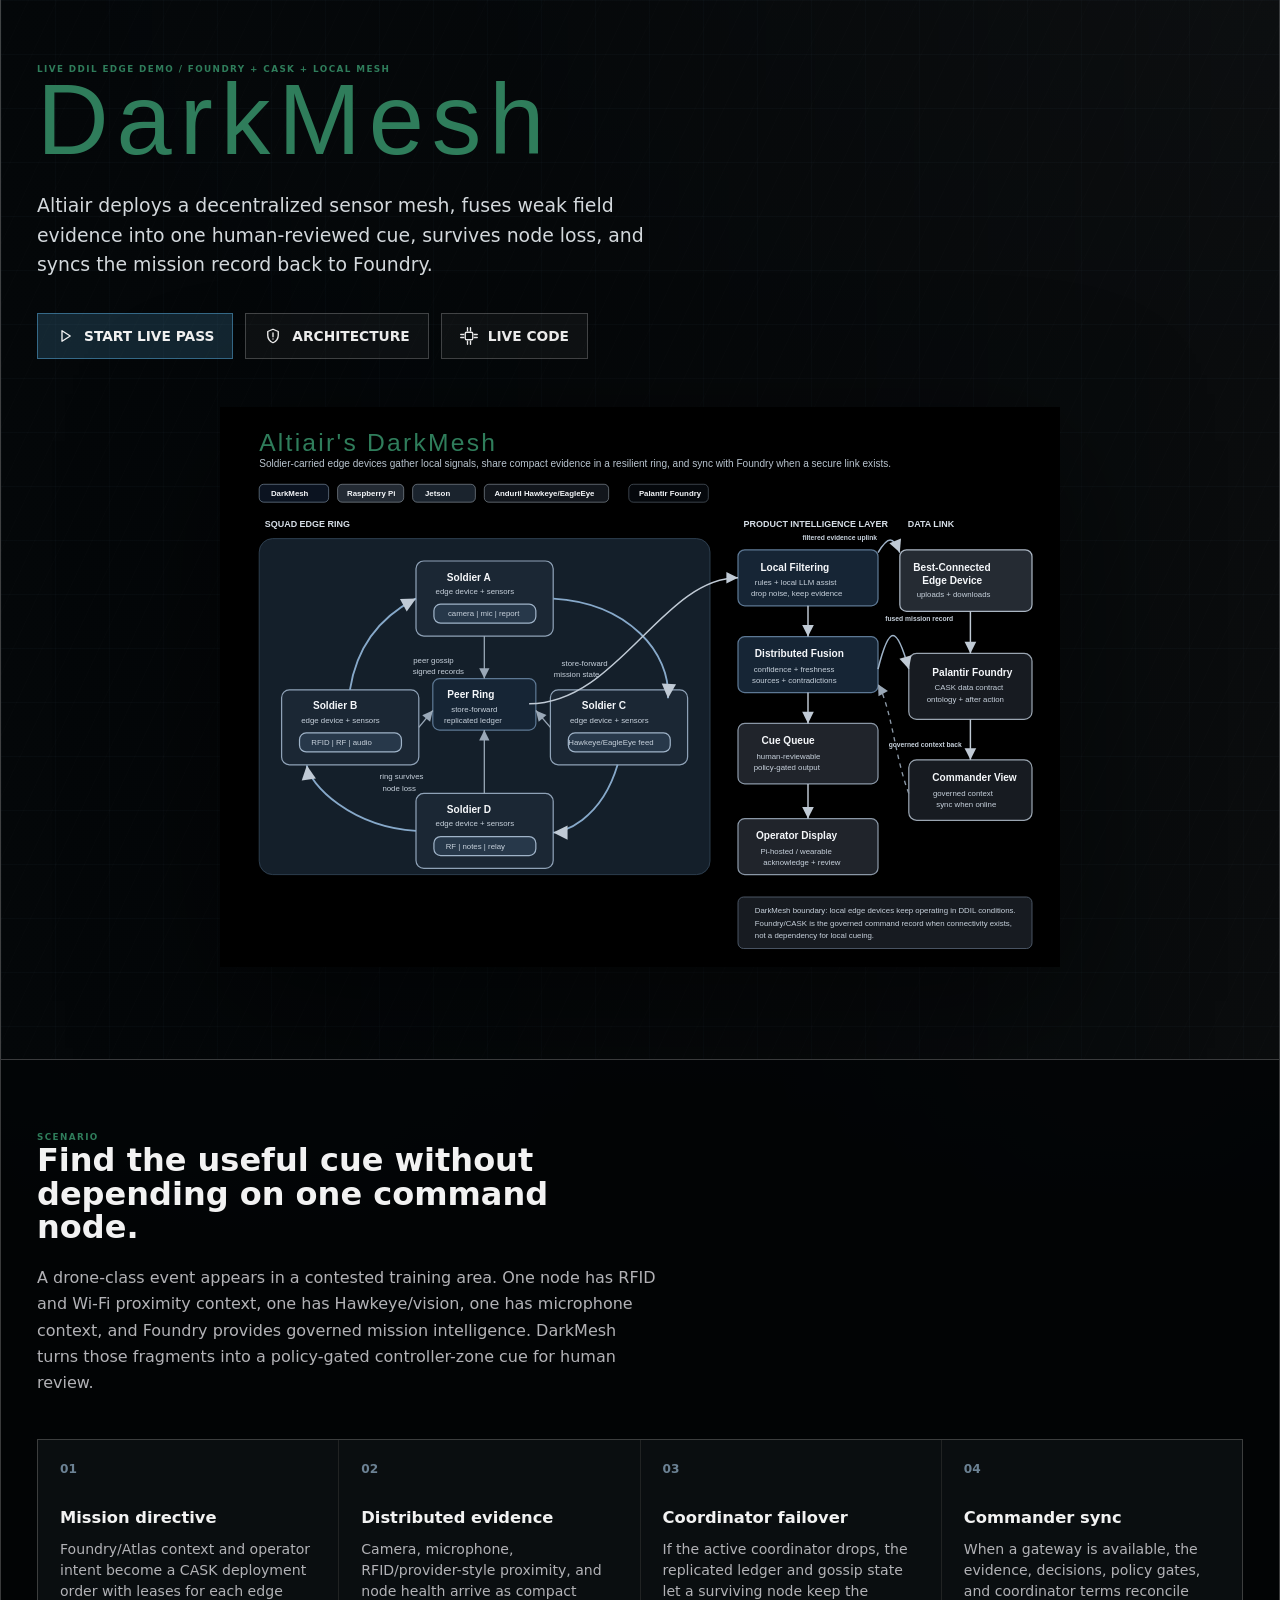
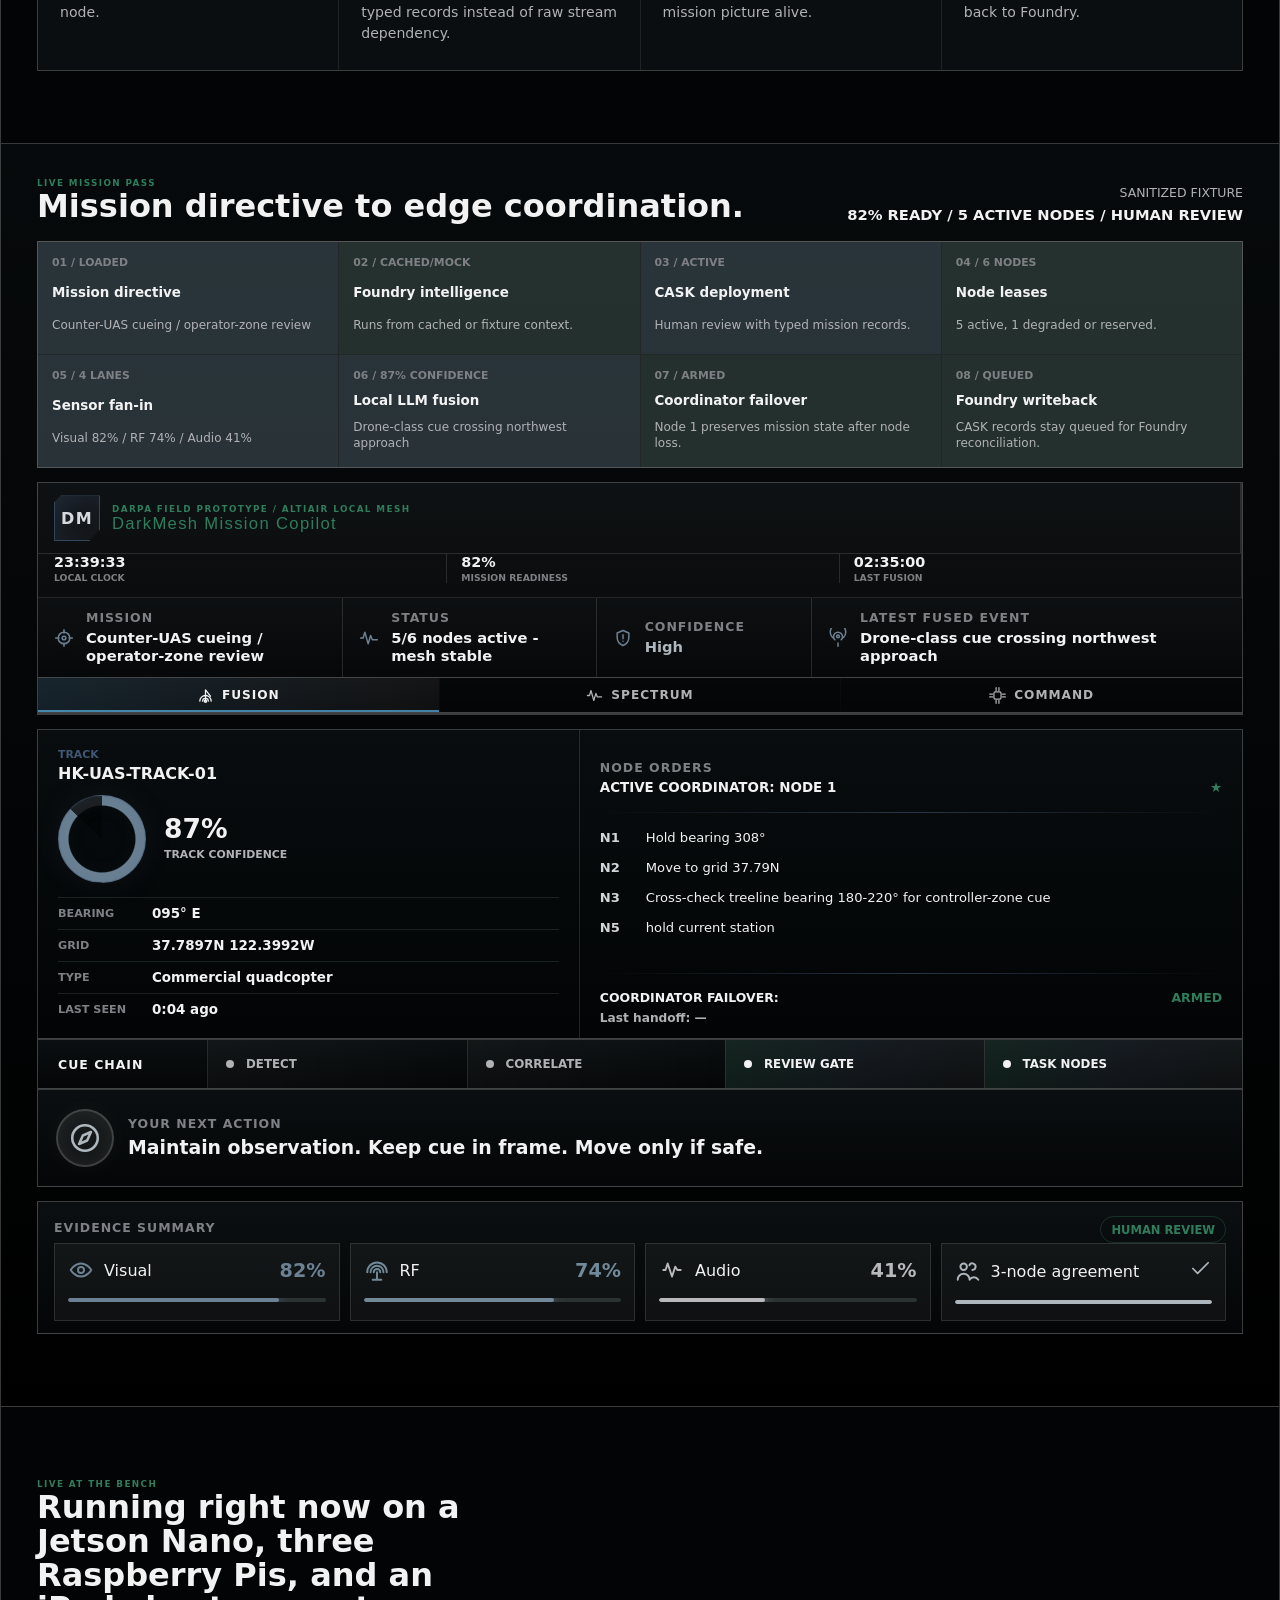
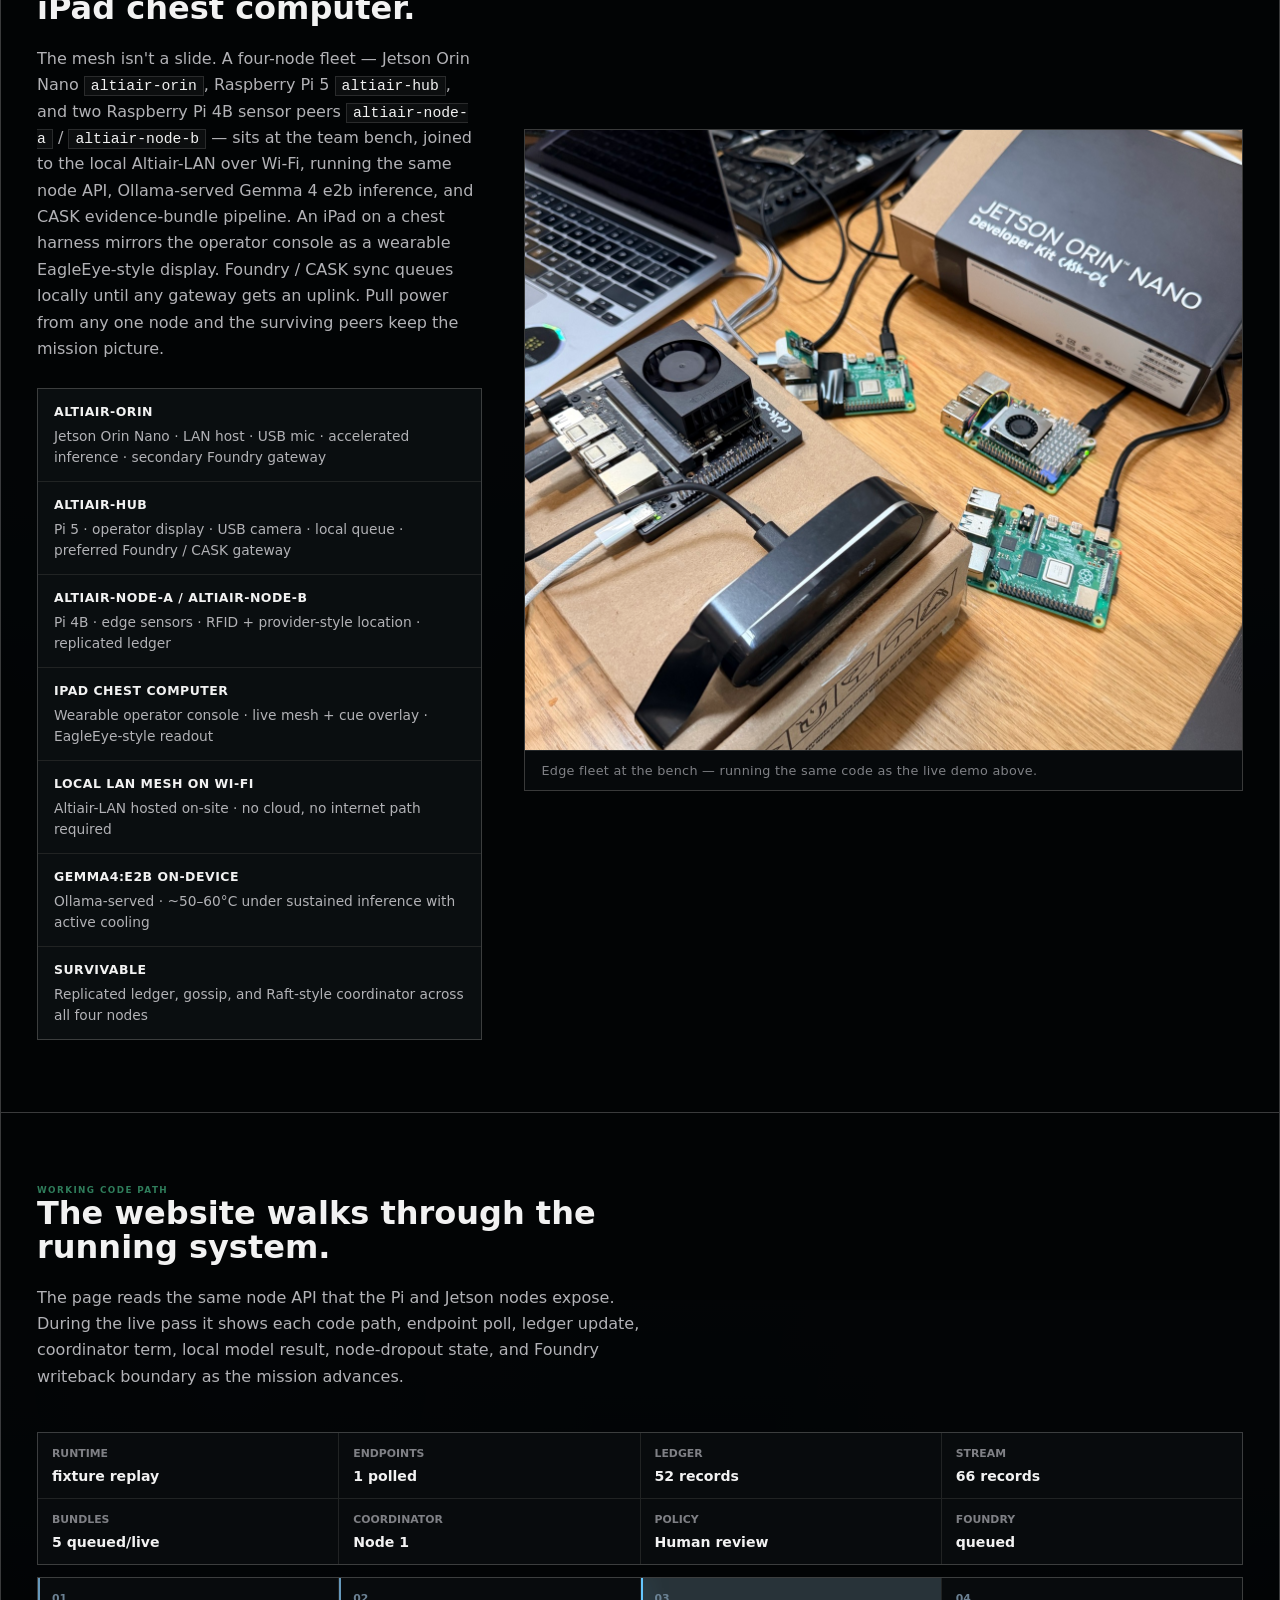
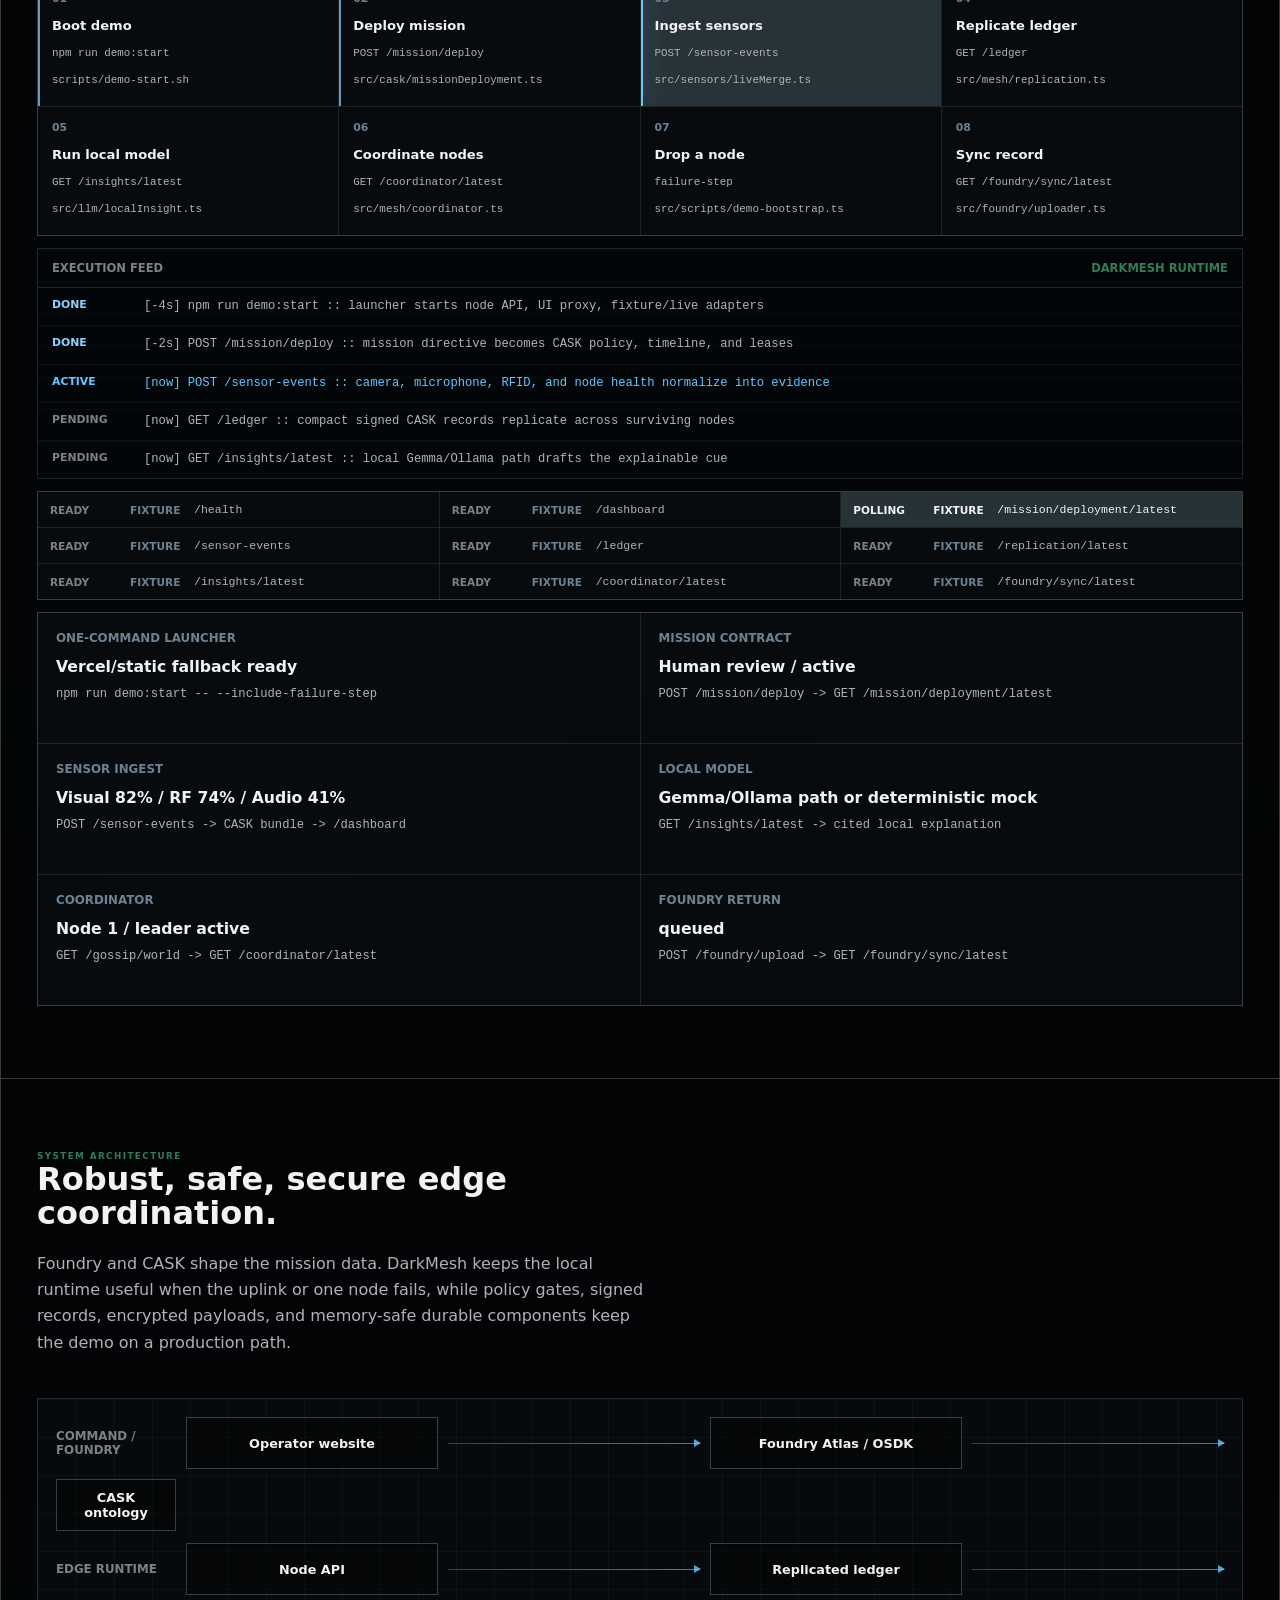
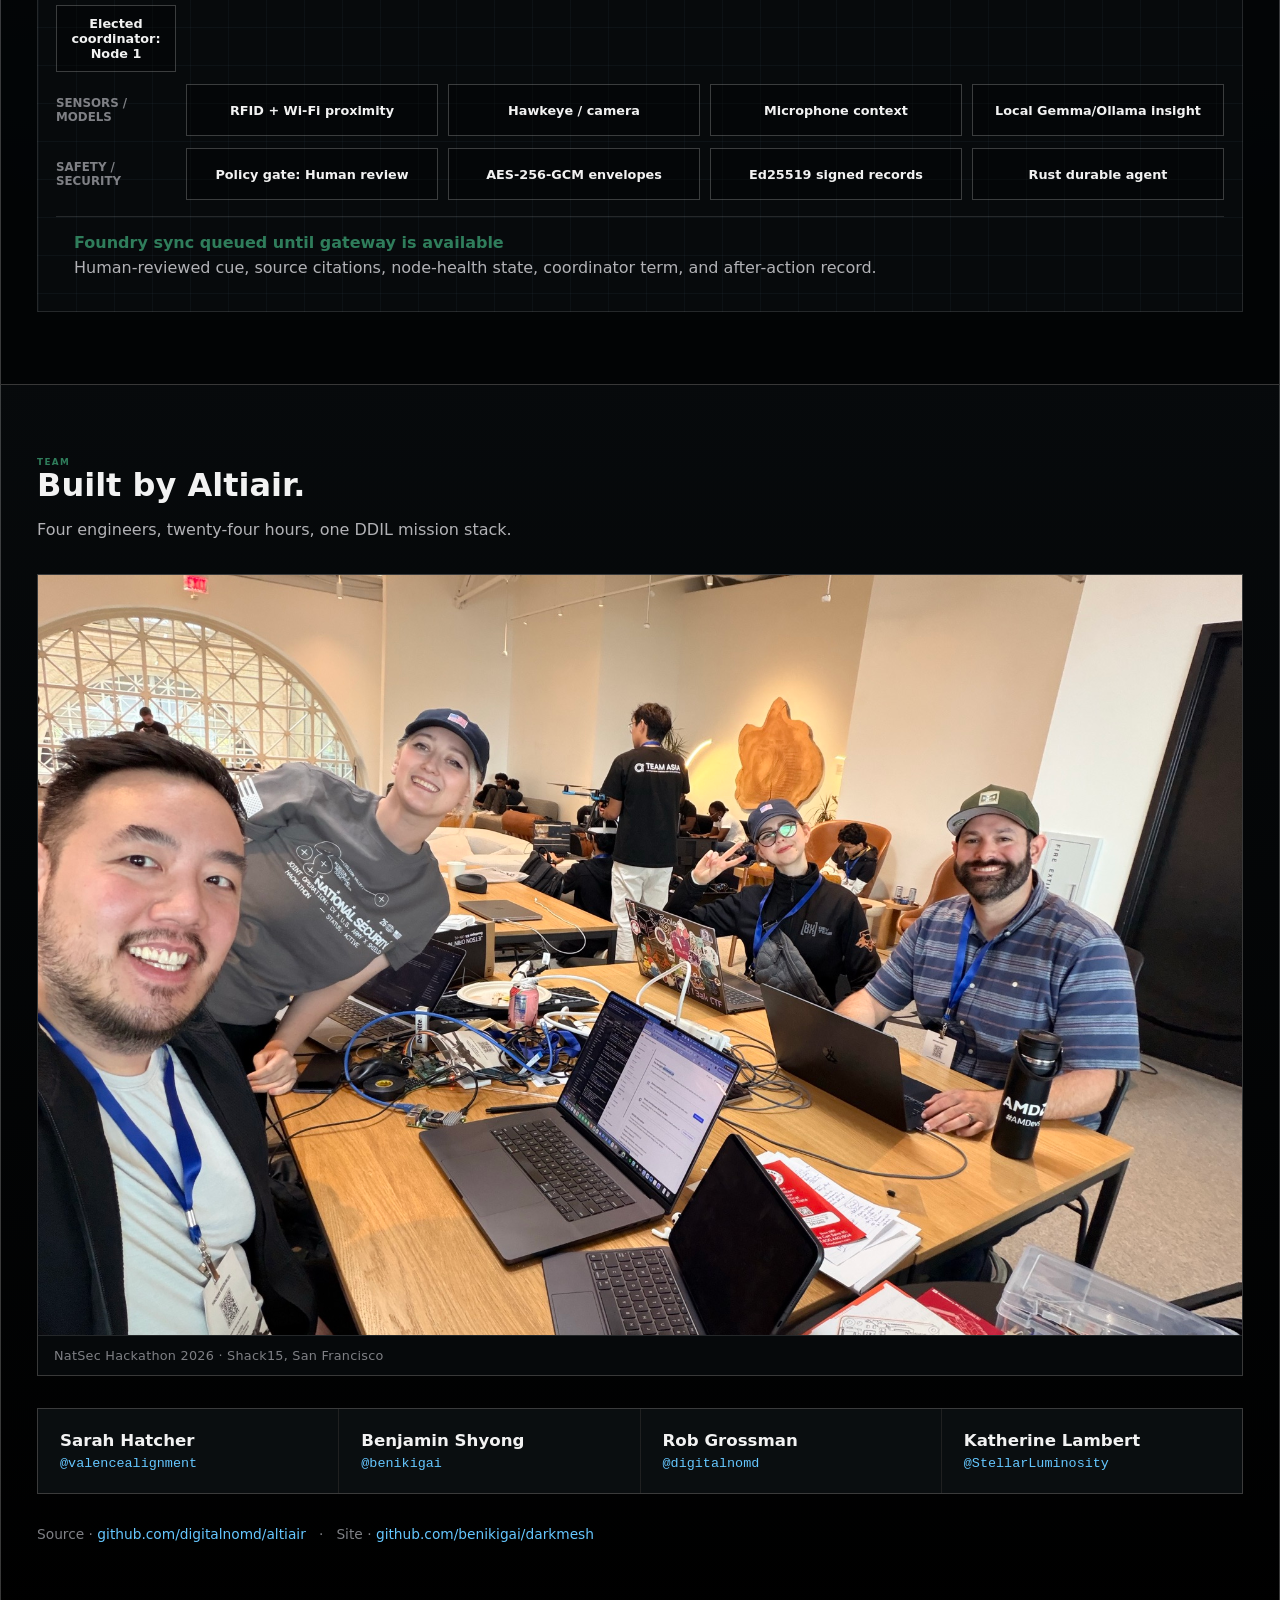
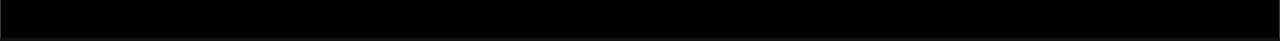
==== commit 1657529a: "Revert "Make fancy command center the home page (#5)" This reverts commit 8f51e0c9fb6f391e46919df116" ====
--- a/index.html
+++ b/index.html
@@ -80,7 +80,81 @@
 
     <div class="ambient-field" aria-hidden="true"></div>
 
-    <div class="app-shell" data-view="fusion">
+    <main class="site-frame">
+      <section class="hero-section" id="mission-brief" aria-label="DarkMesh mission brief">
+        <div class="hero-copy">
+          <p class="eyebrow">Live DDIL edge demo / Foundry + CASK + local mesh</p>
+          <h1 class="hero-title">DarkMesh</h1>
+          <p class="hero-lede">
+            Altiair deploys a decentralized sensor mesh, fuses weak field evidence into one human-reviewed cue, survives node loss, and syncs the mission record back to Foundry.
+          </p>
+          <div class="hero-actions" aria-label="Demo actions">
+            <button class="primary-action" type="button" data-scroll-target="live-demo">
+              <svg><use href="#icon-play"></use></svg>
+              Start live pass
+            </button>
+            <a class="secondary-action" href="#architecture">
+              <svg><use href="#icon-shield"></use></svg>
+              Architecture
+            </a>
+            <a class="secondary-action" href="#runtime-proof">
+              <svg><use href="#icon-cpu"></use></svg>
+              Live code
+            </a>
+          </div>
+        </div>
+        <div class="hero-visual" aria-label="Demo flow preview">
+          <img src="./assets/pitch/demo-flow-chart.svg" alt="DarkMesh live demo flow from sensor ingest through Foundry synchronization">
+        </div>
+      </section>
+
+      <section class="narrative-section" aria-label="Mission narrative">
+        <div class="narrative-copy">
+          <p class="eyebrow">Scenario</p>
+          <h2>Find the useful cue without depending on one command node.</h2>
+          <p>
+            A drone-class event appears in a contested training area. One node has RFID and Wi-Fi proximity context, one has Hawkeye/vision, one has microphone context, and Foundry provides governed mission intelligence. DarkMesh turns those fragments into a policy-gated controller-zone cue for human review.
+          </p>
+        </div>
+        <div class="narrative-columns" aria-label="Mission ingredients">
+          <article>
+            <span>01</span>
+            <strong>Mission directive</strong>
+            <p>Foundry/Atlas context and operator intent become a CASK deployment order with leases for each edge node.</p>
+          </article>
+          <article>
+            <span>02</span>
+            <strong>Distributed evidence</strong>
+            <p>Camera, microphone, RFID/provider-style proximity, and node health arrive as compact typed records instead of raw stream dependency.</p>
+          </article>
+          <article>
+            <span>03</span>
+            <strong>Coordinator failover</strong>
+            <p>If the active coordinator drops, the replicated ledger and gossip state let a surviving node keep the mission picture alive.</p>
+          </article>
+          <article>
+            <span>04</span>
+            <strong>Commander sync</strong>
+            <p>When a gateway is available, the evidence, decisions, policy gates, and coordinator terms reconcile back to Foundry.</p>
+          </article>
+        </div>
+      </section>
+
+      <section class="live-demo-section" id="live-demo" aria-label="Live DarkMesh demo">
+        <div class="stage-header">
+          <div>
+            <p class="eyebrow">Live mission pass</p>
+            <h2>Mission directive to edge coordination.</h2>
+          </div>
+          <div class="runtime-source" aria-label="Runtime source">
+            <span id="sourceMode">Detecting source</span>
+            <strong id="flowStatus">Waiting for CASK state</strong>
+          </div>
+        </div>
+
+        <div id="missionFlow" class="mission-flow" aria-label="Mission execution flow"></div>
+
+        <div class="app-shell" data-view="fusion">
       <header class="titlebar">
         <div class="titlebar-main">
           <div class="titlebar-top">
@@ -276,91 +350,163 @@
           <div id="evidenceMetrics" class="evidence-grid"></div>
         </article>
       </section>
-    </div>
-
-    <section class="bench-section" aria-label="Edge fleet bench setup running the live mesh">
-      <div class="bench-copy">
-        <p class="eyebrow">Live at the bench</p>
-        <h2>Running right now on a Jetson Nano, three Raspberry Pis, and an iPad chest computer.</h2>
-        <p>
-          The mesh isn't a slide. A four-node fleet — Jetson Orin Nano <code>altiair-orin</code>, Raspberry Pi 5 <code>altiair-hub</code>, and two Raspberry Pi 4B sensor peers <code>altiair-node-a</code> / <code>altiair-node-b</code> — sits at the team bench, joined to the local Altiair-LAN over Wi-Fi, running the same node API, Ollama-served Gemma 4 e2b inference, and CASK evidence-bundle pipeline. An iPad on a chest harness mirrors the operator console as a wearable EagleEye-style display. Foundry / CASK sync queues locally until any gateway gets an uplink. Pull power from any one node and the surviving peers keep the mission picture.
+        </div>
+      </section>
+
+      <section class="bench-section" aria-label="Edge fleet bench setup running the live mesh">
+        <div class="bench-copy">
+          <p class="eyebrow">Live at the bench</p>
+          <h2>Running right now on a Jetson Nano, three Raspberry Pis, and an iPad chest computer.</h2>
+          <p>
+            The mesh isn't a slide. A four-node fleet — Jetson Orin Nano <code>altiair-orin</code>, Raspberry Pi 5 <code>altiair-hub</code>, and two Raspberry Pi 4B sensor peers <code>altiair-node-a</code> / <code>altiair-node-b</code> — sits at the team bench, joined to the local Altiair-LAN over Wi-Fi, running the same node API, Ollama-served Gemma 4 e2b inference, and CASK evidence-bundle pipeline. An iPad on a chest harness mirrors the operator console as a wearable EagleEye-style display. Foundry / CASK sync queues locally until any gateway gets an uplink. Pull power from any one node and the surviving peers keep the mission picture.
+          </p>
+          <ul class="bench-facts">
+            <li>
+              <strong>altiair-orin</strong>
+              Jetson Orin Nano · LAN host · USB mic · accelerated inference · secondary Foundry gateway
+            </li>
+            <li>
+              <strong>altiair-hub</strong>
+              Pi 5 · operator display · USB camera · local queue · preferred Foundry / CASK gateway
+            </li>
+            <li>
+              <strong>altiair-node-a / altiair-node-b</strong>
+              Pi 4B · edge sensors · RFID + provider-style location · replicated ledger
+            </li>
+            <li>
+              <strong>iPad chest computer</strong>
+              Wearable operator console · live mesh + cue overlay · EagleEye-style readout
+            </li>
+            <li>
+              <strong>Local LAN mesh on Wi-Fi</strong>
+              Altiair-LAN hosted on-site · no cloud, no internet path required
+            </li>
+            <li>
+              <strong>gemma4:e2b on-device</strong>
+              Ollama-served · ~50–60°C under sustained inference with active cooling
+            </li>
+            <li>
+              <strong>Survivable</strong>
+              Replicated ledger, gossip, and Raft-style coordinator across all four nodes
+            </li>
+          </ul>
+        </div>
+        <figure class="bench-visual">
+          <img src="./assets/hardware/darkmesh-pis.jpg" alt="Edge fleet at the team bench: Jetson Orin Nano, Raspberry Pi 5 hub, two Pi 4B sensor peers, and iPad chest-worn operator console, joined to local Altiair-LAN over Wi-Fi" />
+          <figcaption>Edge fleet at the bench — running the same code as the live demo above.</figcaption>
+        </figure>
+      </section>
+
+      <section class="proof-section" id="runtime-proof" aria-label="Runtime proof">
+        <div class="proof-copy">
+          <p class="eyebrow">Working code path</p>
+          <h2>The website walks through the running system.</h2>
+          <p>
+            The page reads the same node API that the Pi and Jetson nodes expose. During the live pass it shows each code path, endpoint poll, ledger update, coordinator term, local model result, node-dropout state, and Foundry writeback boundary as the mission advances.
+          </p>
+        </div>
+        <div class="runtime-workbench" aria-label="Live code execution workbench">
+          <div id="executionCounters" class="execution-counters" aria-label="Runtime counters"></div>
+          <div id="executionTimeline" class="execution-timeline" aria-label="Code path timeline"></div>
+          <div class="execution-console" aria-label="Execution feed">
+            <div class="console-topline">
+              <span>execution feed</span>
+              <strong>DarkMesh runtime</strong>
+            </div>
+            <div id="executionFeed" class="execution-feed"></div>
+          </div>
+          <div id="endpointGrid" class="endpoint-grid" aria-label="Endpoint polling state"></div>
+          <div id="runtimeProof" class="proof-grid" aria-label="Live runtime checks"></div>
+        </div>
+      </section>
+
+      <section class="architecture-section" id="architecture" aria-label="DarkMesh architecture">
+        <div class="architecture-copy">
+          <p class="eyebrow">System architecture</p>
+          <h2>Robust, safe, secure edge coordination.</h2>
+          <p>
+            Foundry and CASK shape the mission data. DarkMesh keeps the local runtime useful when the uplink or one node fails, while policy gates, signed records, encrypted payloads, and memory-safe durable components keep the demo on a production path.
+          </p>
+        </div>
+
+        <div class="uml-board" role="img" aria-label="UML-style architecture diagram for DarkMesh">
+          <div class="uml-lane lane-command">
+            <span class="lane-label">Command / Foundry</span>
+            <div class="uml-node">Operator website</div>
+            <div class="uml-arrow"></div>
+            <div class="uml-node">Foundry Atlas / OSDK</div>
+            <div class="uml-arrow"></div>
+            <div class="uml-node">CASK ontology</div>
+          </div>
+          <div class="uml-lane lane-edge">
+            <span class="lane-label">Edge runtime</span>
+            <div class="uml-node">Node API</div>
+            <div class="uml-arrow"></div>
+            <div class="uml-node">Replicated ledger</div>
+            <div class="uml-arrow"></div>
+            <div class="uml-node" id="archCoordinator">Elected coordinator</div>
+          </div>
+          <div class="uml-lane lane-sensors">
+            <span class="lane-label">Sensors / models</span>
+            <div class="uml-node">RFID + Wi-Fi proximity</div>
+            <div class="uml-node">Hawkeye / camera</div>
+            <div class="uml-node">Microphone context</div>
+            <div class="uml-node">Local Gemma/Ollama insight</div>
+          </div>
+          <div class="uml-lane lane-safety">
+            <span class="lane-label">Safety / security</span>
+            <div class="uml-node" id="archSecurity">Policy gate</div>
+            <div class="uml-node">AES-256-GCM envelopes</div>
+            <div class="uml-node">Ed25519 signed records</div>
+            <div class="uml-node">Rust durable agent</div>
+          </div>
+          <div class="uml-outcome">
+            <strong id="archSync">Foundry sync queued until gateway is available</strong>
+            <span>Human-reviewed cue, source citations, node-health state, coordinator term, and after-action record.</span>
+          </div>
+        </div>
+      </section>
+
+      <section class="team-section" aria-label="Altiair team">
+        <header class="team-header">
+          <p class="eyebrow">Team</p>
+          <h2>Built by Altiair.</h2>
+          <p>Four engineers, twenty-four hours, one DDIL mission stack.</p>
+        </header>
+
+        <figure class="team-photo">
+          <img src="./assets/hardware/darkmesh-team.jpg" alt="Team Altiair at NatSec Hackathon 2026, Shack15 SF" />
+          <figcaption>NatSec Hackathon 2026 · Shack15, San Francisco</figcaption>
+        </figure>
+
+        <div class="team-grid">
+          <a class="team-card" href="https://github.com/valencealignment" rel="noopener" target="_blank">
+            <strong>Sarah Hatcher</strong>
+            <span>@valencealignment</span>
+          </a>
+          <a class="team-card" href="https://github.com/benikigai" rel="noopener" target="_blank">
+            <strong>Benjamin Shyong</strong>
+            <span>@benikigai</span>
+          </a>
+          <a class="team-card" href="https://github.com/digitalnomd" rel="noopener" target="_blank">
+            <strong>Rob Grossman</strong>
+            <span>@digitalnomd</span>
+          </a>
+          <a class="team-card" href="https://github.com/StellarLuminosity" rel="noopener" target="_blank">
+            <strong>Katherine Lambert</strong>
+            <span>@StellarLuminosity</span>
+          </a>
+        </div>
+
+        <p class="team-repo-note">
+          Source &middot;
+          <a href="https://github.com/digitalnomd/altiair" rel="noopener" target="_blank">github.com/digitalnomd/altiair</a>
+          &nbsp;&nbsp;·&nbsp;&nbsp;
+          Site &middot;
+          <a href="https://github.com/benikigai/darkmesh" rel="noopener" target="_blank">github.com/benikigai/darkmesh</a>
         </p>
-        <ul class="bench-facts">
-          <li>
-            <strong>altiair-orin</strong>
-            Jetson Orin Nano · LAN host · USB mic · accelerated inference · secondary Foundry gateway
-          </li>
-          <li>
-            <strong>altiair-hub</strong>
-            Pi 5 · operator display · USB camera · local queue · preferred Foundry / CASK gateway
-          </li>
-          <li>
-            <strong>altiair-node-a / altiair-node-b</strong>
-            Pi 4B · edge sensors · RFID + provider-style location · replicated ledger
-          </li>
-          <li>
-            <strong>iPad chest computer</strong>
-            Wearable operator console · live mesh + cue overlay · EagleEye-style readout
-          </li>
-          <li>
-            <strong>Local LAN mesh on Wi-Fi</strong>
-            Altiair-LAN hosted on-site · no cloud, no internet path required
-          </li>
-          <li>
-            <strong>gemma4:e2b on-device</strong>
-            Ollama-served · ~50–60°C under sustained inference with active cooling
-          </li>
-          <li>
-            <strong>Survivable</strong>
-            Replicated ledger, gossip, and Raft-style coordinator across all four nodes
-          </li>
-        </ul>
-      </div>
-      <figure class="bench-visual">
-        <img src="./assets/hardware/darkmesh-pis.jpg" alt="Edge fleet at the team bench: Jetson Orin Nano, Raspberry Pi 5 hub, two Pi 4B sensor peers, and iPad chest-worn operator console, joined to local Altiair-LAN over Wi-Fi" />
-        <figcaption>Edge fleet at the bench — running the same code as the dashboard above.</figcaption>
-      </figure>
-    </section>
-
-    <section class="team-section" aria-label="Altiair team">
-      <header class="team-header">
-        <p class="eyebrow">Team</p>
-        <h2>Built by Altiair.</h2>
-        <p>Four engineers, twenty-four hours, one DDIL mission stack.</p>
-      </header>
-
-      <figure class="team-photo">
-        <img src="./screenshots/darkmesh-team.jpg" alt="Team Altiair at NatSec Hackathon 2026, Shack15 SF" />
-        <figcaption>NatSec Hackathon 2026 · Shack15, San Francisco</figcaption>
-      </figure>
-
-      <div class="team-grid">
-        <a class="team-card" href="https://github.com/valencealignment" rel="noopener" target="_blank">
-          <strong>Sarah Hatcher</strong>
-          <span>@valencealignment</span>
-        </a>
-        <a class="team-card" href="https://github.com/benikigai" rel="noopener" target="_blank">
-          <strong>Benjamin Shyong</strong>
-          <span>@benikigai</span>
-        </a>
-        <a class="team-card" href="https://github.com/digitalnomd" rel="noopener" target="_blank">
-          <strong>Rob Grossman</strong>
-          <span>@digitalnomd</span>
-        </a>
-        <a class="team-card" href="https://github.com/StellarLuminosity" rel="noopener" target="_blank">
-          <strong>Katherine Lambert</strong>
-          <span>@StellarLuminosity</span>
-        </a>
-      </div>
-
-      <p class="team-repo-note">
-        Source &middot;
-        <a href="https://github.com/digitalnomd/altiair" rel="noopener" target="_blank">github.com/digitalnomd/altiair</a>
-        &nbsp;&nbsp;·&nbsp;&nbsp;
-        Site &middot;
-        <a href="https://github.com/benikigai/darkmesh" rel="noopener" target="_blank">github.com/benikigai/darkmesh</a>
-      </p>
-    </section>
+      </section>
+    </main>
 
     <script type="module" src="./app.js"></script>
   </body>
--- a/styles.css
+++ b/styles.css
@@ -13,8 +13,8 @@
   --muted-2: #7f8085;
   --cyan: #65c7ff;
   --cyan-soft: rgba(101, 199, 255, 0.14);
-  --amber: #d3b568;
-  --amber-soft: rgba(211, 181, 104, 0.14);
+  --amber: #2f7d5b;
+  --amber-soft: rgba(47, 125, 91, 0.18);
   --green: #8bd0ff;
   --red: #c7463f;
   --violet: #b8b8bd;
@@ -22,9 +22,10 @@
   --blue-grey: #415774;
   --region-blue: rgba(91, 182, 255, 0.18);
   --region-blue-strong: rgba(129, 207, 255, 0.62);
-  --region-amber: rgba(228, 195, 105, 0.18);
-  --region-amber-strong: rgba(232, 205, 123, 0.66);
+  --region-amber: rgba(47, 125, 91, 0.2);
+  --region-amber-strong: rgba(47, 125, 91, 0.7);
   --shadow: 0 28px 90px rgba(0, 0, 0, 0.48);
+  --brand-font: Nasalization, "Arial Rounded MT Bold", "Eurostile Extended", Orbitron, Michroma, Futura, Arial, sans-serif;
 }
 
 * {
@@ -39,14 +40,15 @@
 
 body {
   margin: 0;
-  overflow: hidden;
+  overflow-x: hidden;
+  overflow-y: auto;
   background:
     radial-gradient(circle at 18% 8%, rgba(87, 165, 211, 0.08), transparent 28%),
     radial-gradient(circle at 88% 12%, rgba(255, 255, 255, 0.035), transparent 27%),
     linear-gradient(180deg, #101316 0%, #050607 45%, #000 100%);
   color: var(--text);
   font-family: Aptos, "IBM Plex Sans", "Helvetica Neue", "Segoe UI", ui-sans-serif, system-ui, sans-serif;
-  letter-spacing: 0.005em;
+  letter-spacing: 0;
 }
 
 button,
@@ -107,11 +109,724 @@
   stroke-linejoin: round;
 }
 
+.site-frame {
+  min-height: 100svh;
+}
+
+.hero-section,
+.narrative-section,
+.visual-section,
+.live-demo-section,
+.proof-section,
+.architecture-section {
+  width: min(100vw, 1720px);
+  margin: 0 auto;
+}
+
+.hero-section {
+  position: relative;
+  display: grid;
+  grid-template-columns: minmax(360px, 0.78fr) minmax(520px, 1fr);
+  align-items: center;
+  gap: 48px;
+  min-height: 92svh;
+  padding: 70px 36px 92px;
+  overflow: hidden;
+  border-left: 1px solid var(--line-strong);
+  border-right: 1px solid var(--line-strong);
+  background:
+    linear-gradient(90deg, rgba(4, 7, 9, 0.99) 0%, rgba(4, 7, 9, 0.9) 40%, rgba(12, 15, 17, 0.66) 100%),
+    linear-gradient(180deg, rgba(255, 255, 255, 0.035), transparent 34%),
+    #050607;
+}
+
+.hero-section::before {
+  content: "";
+  position: absolute;
+  inset: 0;
+  z-index: 0;
+  background:
+    linear-gradient(rgba(155, 215, 255, 0.055) 1px, transparent 1px),
+    linear-gradient(90deg, rgba(155, 215, 255, 0.045) 1px, transparent 1px),
+    repeating-linear-gradient(115deg, transparent 0 24px, rgba(255, 255, 255, 0.025) 25px, transparent 26px);
+  background-size: 54px 54px, 54px 54px, auto;
+  opacity: 0.48;
+  pointer-events: none;
+}
+
+.hero-copy,
+.hero-visual {
+  position: relative;
+  z-index: 1;
+}
+
+.hero-copy {
+  max-width: 680px;
+}
+
+.hero-title {
+  margin: 0;
+  color: var(--amber);
+  font-family: var(--brand-font);
+  font-size: 6.2rem;
+  line-height: 0.88;
+  font-weight: 400;
+  letter-spacing: 0.08em;
+  white-space: nowrap;
+}
+
+.hero-lede {
+  max-width: 610px;
+  margin: 28px 0 0;
+  color: #d3d8dc;
+  font-size: 1.18rem;
+  line-height: 1.55;
+}
+
+.hero-actions {
+  display: flex;
+  flex-wrap: wrap;
+  gap: 12px;
+  margin-top: 34px;
+}
+
+.primary-action,
+.secondary-action {
+  display: inline-flex;
+  min-height: 46px;
+  align-items: center;
+  gap: 10px;
+  padding: 0 18px;
+  border: 1px solid var(--line-strong);
+  color: var(--text);
+  text-decoration: none;
+  font-size: 0.86rem;
+  font-weight: 820;
+  text-transform: uppercase;
+  cursor: pointer;
+  transition: transform 160ms ease, border-color 160ms ease, background 160ms ease;
+}
+
+.primary-action {
+  background: rgba(101, 199, 255, 0.16);
+  border-color: rgba(101, 199, 255, 0.42);
+}
+
+.secondary-action {
+  background: rgba(255, 255, 255, 0.04);
+}
+
+.primary-action:hover,
+.secondary-action:hover {
+  transform: translateY(-1px);
+  border-color: rgba(255, 255, 255, 0.38);
+  background: rgba(255, 255, 255, 0.075);
+}
+
+.primary-action svg,
+.secondary-action svg {
+  width: 18px;
+  height: 18px;
+}
+
+.hero-visual {
+  min-width: 0;
+  align-self: stretch;
+  display: grid;
+  align-items: center;
+}
+
+.hero-visual img {
+  width: 100%;
+  max-height: 72svh;
+  object-fit: contain;
+  filter: drop-shadow(0 34px 70px rgba(0, 0, 0, 0.5));
+}
+
+.narrative-section,
+.visual-section,
+.proof-section,
+.architecture-section {
+  display: grid;
+  grid-template-columns: minmax(280px, 0.58fr) minmax(0, 1fr);
+  gap: 42px;
+  padding: 72px 36px;
+  border-left: 1px solid var(--line-strong);
+  border-right: 1px solid var(--line-strong);
+  border-top: 1px solid var(--line-strong);
+  background: rgba(3, 5, 6, 0.94);
+}
+
+.architecture-section {
+  min-height: 100svh;
+}
+
+.narrative-copy,
+.visual-copy,
+.proof-copy,
+.architecture-copy {
+  max-width: 620px;
+}
+
+.narrative-copy h2,
+.visual-copy h2,
+.proof-copy h2,
+.architecture-copy h2,
+.stage-header h2 {
+  margin: 0;
+  color: var(--text);
+  font-size: 2rem;
+  line-height: 1.05;
+  letter-spacing: 0;
+}
+
+.narrative-copy p:not(.eyebrow),
+.visual-copy p:not(.eyebrow),
+.proof-copy p:not(.eyebrow),
+.architecture-copy p:not(.eyebrow) {
+  margin: 20px 0 0;
+  color: var(--muted);
+  font-size: 1rem;
+  line-height: 1.65;
+}
+
+.narrative-columns {
+  display: grid;
+  grid-template-columns: repeat(4, minmax(0, 1fr));
+  gap: 1px;
+  min-width: 0;
+  background: var(--line);
+  border: 1px solid var(--line);
+}
+
+.narrative-columns article {
+  min-width: 0;
+  min-height: 230px;
+  padding: 22px;
+  background: rgba(9, 13, 15, 0.94);
+}
+
+.narrative-columns span {
+  display: block;
+  margin-bottom: 32px;
+  color: var(--blue);
+  font-size: 0.76rem;
+  font-weight: 860;
+}
+
+.narrative-columns strong {
+  display: block;
+  color: var(--text);
+  font-size: 1.02rem;
+}
+
+.narrative-columns p {
+  margin: 12px 0 0;
+  color: var(--muted);
+  font-size: 0.88rem;
+  line-height: 1.5;
+}
+
+.flow-chart-frame {
+  min-width: 0;
+  margin: 0;
+  border: 1px solid var(--line);
+  background:
+    linear-gradient(rgba(155, 215, 255, 0.04) 1px, transparent 1px),
+    linear-gradient(90deg, rgba(155, 215, 255, 0.035) 1px, transparent 1px),
+    rgba(8, 11, 13, 0.96);
+  background-size: 38px 38px;
+}
+
+.flow-chart-frame img {
+  display: block;
+  width: 100%;
+  max-height: 620px;
+  object-fit: contain;
+}
+
+.hardware-stage {
+  display: grid;
+  grid-template-columns: minmax(0, 1fr) minmax(260px, 0.38fr);
+  min-width: 0;
+  border: 1px solid var(--line);
+  background: var(--line);
+}
+
+.hardware-photo {
+  min-height: 360px;
+  background:
+    linear-gradient(90deg, rgba(0, 0, 0, 0.18), rgba(0, 0, 0, 0.46)),
+    url("./assets/hardware/darkmesh-pis.jpg"),
+    linear-gradient(135deg, rgba(16, 26, 33, 0.96), rgba(2, 4, 6, 0.96));
+  background-size: cover;
+  background-position: center;
+}
+
+.hardware-facts {
+  display: grid;
+  align-content: center;
+  gap: 12px;
+  min-width: 0;
+  padding: 24px;
+  background: rgba(8, 11, 13, 0.96);
+}
+
+.hardware-facts span {
+  color: var(--blue);
+  font-size: 0.74rem;
+  font-weight: 840;
+  text-transform: uppercase;
+}
+
+.hardware-facts strong {
+  color: var(--text);
+  font-size: 1rem;
+}
+
+.hardware-facts p {
+  margin: 0;
+  color: var(--muted);
+  font-size: 0.86rem;
+  line-height: 1.55;
+}
+
+.hardware-facts code {
+  color: var(--text);
+  font-family: "SF Mono", Menlo, Consolas, monospace;
+  font-size: 0.76rem;
+  overflow-wrap: anywhere;
+}
+
+.live-demo-section {
+  padding: 0 36px 72px;
+  border-left: 1px solid var(--line-strong);
+  border-right: 1px solid var(--line-strong);
+  border-top: 1px solid var(--line-strong);
+  background:
+    linear-gradient(180deg, rgba(7, 10, 12, 0.98), rgba(0, 0, 0, 0.98)),
+    #030303;
+}
+
+.stage-header {
+  display: flex;
+  align-items: end;
+  justify-content: space-between;
+  gap: 28px;
+  padding: 34px 0 18px;
+}
+
+.runtime-source {
+  display: grid;
+  justify-items: end;
+  gap: 6px;
+  min-width: 220px;
+  color: var(--muted);
+  font-size: 0.78rem;
+  text-transform: uppercase;
+}
+
+.runtime-source strong {
+  color: var(--text);
+  font-size: 0.92rem;
+  text-align: right;
+}
+
+.mission-flow {
+  display: grid;
+  grid-template-columns: repeat(8, minmax(0, 1fr));
+  gap: 1px;
+  margin-bottom: 14px;
+  border: 1px solid var(--line-strong);
+  background: var(--line);
+  overflow: hidden;
+}
+
+.flow-step {
+  display: grid;
+  gap: 8px;
+  min-height: 112px;
+  padding: 14px;
+  background: rgba(8, 11, 13, 0.96);
+  color: var(--muted);
+  animation: rowIn 420ms ease both;
+  animation-delay: var(--delay);
+}
+
+.flow-step span {
+  color: var(--muted-2);
+  font-size: 0.68rem;
+  font-weight: 840;
+  text-transform: uppercase;
+}
+
+.flow-step strong {
+  color: var(--text);
+  font-size: 0.84rem;
+  line-height: 1.18;
+}
+
+.flow-step p {
+  margin: 0;
+  font-size: 0.75rem;
+  line-height: 1.35;
+}
+
+.flow-step.is-live {
+  background: rgba(101, 199, 255, 0.08);
+}
+
+.flow-step.is-warning {
+  background: rgba(47, 125, 91, 0.12);
+}
+
+.flow-step.is-blocked {
+  background: rgba(199, 70, 63, 0.1);
+}
+
+.proof-grid {
+  display: grid;
+  grid-template-columns: repeat(3, minmax(0, 1fr));
+  gap: 1px;
+  min-width: 0;
+  border: 1px solid var(--line);
+  background: var(--line);
+}
+
+.runtime-workbench {
+  display: grid;
+  gap: 12px;
+  min-width: 0;
+}
+
+.execution-counters {
+  display: grid;
+  grid-template-columns: repeat(4, minmax(0, 1fr));
+  gap: 1px;
+  border: 1px solid var(--line);
+  background: var(--line);
+}
+
+.execution-counter {
+  min-width: 0;
+  padding: 14px;
+  background: rgba(8, 11, 13, 0.96);
+}
+
+.execution-counter span {
+  display: block;
+  color: var(--muted-2);
+  font-size: 0.68rem;
+  font-weight: 840;
+  text-transform: uppercase;
+}
+
+.execution-counter strong {
+  display: block;
+  margin-top: 8px;
+  color: var(--text);
+  font-size: 0.88rem;
+  overflow-wrap: anywhere;
+}
+
+.execution-timeline {
+  display: grid;
+  grid-template-columns: repeat(8, minmax(0, 1fr));
+  gap: 1px;
+  border: 1px solid var(--line);
+  background: var(--line);
+}
+
+.execution-step {
+  position: relative;
+  display: grid;
+  gap: 8px;
+  min-height: 128px;
+  padding: 14px;
+  overflow: hidden;
+  background: rgba(8, 11, 13, 0.96);
+  color: var(--muted);
+}
+
+.execution-step::before {
+  content: "";
+  position: absolute;
+  inset: 0 auto 0 0;
+  width: 2px;
+  background: transparent;
+}
+
+.execution-step.is-active {
+  background: rgba(101, 199, 255, 0.1);
+}
+
+.execution-step.is-active::before {
+  background: var(--cyan);
+  box-shadow: 0 0 22px rgba(101, 199, 255, 0.65);
+}
+
+.execution-step.is-complete::before {
+  background: rgba(139, 208, 255, 0.72);
+}
+
+.execution-step span {
+  color: var(--blue);
+  font-size: 0.68rem;
+  font-weight: 860;
+}
+
+.execution-step strong {
+  color: var(--text);
+  font-size: 0.82rem;
+  line-height: 1.15;
+}
+
+.execution-step code,
+.execution-step p {
+  margin: 0;
+  color: var(--muted);
+  font-family: "SF Mono", Menlo, Consolas, monospace;
+  font-size: 0.68rem;
+  line-height: 1.35;
+  overflow-wrap: anywhere;
+}
+
+.execution-console {
+  border: 1px solid var(--line);
+  background:
+    linear-gradient(rgba(155, 215, 255, 0.035) 1px, transparent 1px),
+    rgba(3, 7, 9, 0.96);
+  background-size: 100% 32px;
+}
+
+.console-topline {
+  display: flex;
+  align-items: center;
+  justify-content: space-between;
+  gap: 18px;
+  padding: 12px 14px;
+  border-bottom: 1px solid var(--line);
+  color: var(--muted-2);
+  font-size: 0.72rem;
+  font-weight: 840;
+  text-transform: uppercase;
+}
+
+.console-topline strong {
+  color: var(--amber);
+}
+
+.execution-feed {
+  display: grid;
+  min-height: 176px;
+}
+
+.execution-feed-row {
+  display: grid;
+  grid-template-columns: 80px minmax(0, 1fr);
+  gap: 12px;
+  align-items: start;
+  min-width: 0;
+  padding: 10px 14px;
+  border-top: 1px solid rgba(255, 255, 255, 0.045);
+  animation: rowIn 320ms ease both;
+}
+
+.execution-feed-row:first-child {
+  border-top: 0;
+}
+
+.execution-feed-row span {
+  color: var(--muted-2);
+  font-size: 0.68rem;
+  font-weight: 840;
+  text-transform: uppercase;
+}
+
+.execution-feed-row.is-active span,
+.execution-feed-row.is-active code {
+  color: var(--cyan);
+}
+
+.execution-feed-row.is-done span {
+  color: var(--green);
+}
+
+.execution-feed-row code {
+  color: var(--muted);
+  font-family: "SF Mono", Menlo, Consolas, monospace;
+  font-size: 0.76rem;
+  line-height: 1.42;
+  overflow-wrap: anywhere;
+}
+
+.endpoint-grid {
+  display: grid;
+  grid-template-columns: repeat(3, minmax(0, 1fr));
+  gap: 1px;
+  border: 1px solid var(--line);
+  background: var(--line);
+}
+
+.endpoint-row {
+  display: grid;
+  grid-template-columns: 70px 54px minmax(0, 1fr);
+  gap: 10px;
+  min-width: 0;
+  padding: 11px 12px;
+  background: rgba(8, 11, 13, 0.96);
+  align-items: center;
+}
+
+.endpoint-row span,
+.endpoint-row strong {
+  color: var(--muted-2);
+  font-size: 0.66rem;
+  font-weight: 840;
+  text-transform: uppercase;
+}
+
+.endpoint-row strong {
+  color: var(--blue);
+}
+
+.endpoint-row code {
+  color: var(--muted);
+  font-family: "SF Mono", Menlo, Consolas, monospace;
+  font-size: 0.72rem;
+  overflow-wrap: anywhere;
+}
+
+.endpoint-row.is-active {
+  background: rgba(101, 199, 255, 0.09);
+}
+
+.endpoint-row.is-active span,
+.endpoint-row.is-active strong,
+.endpoint-row.is-active code {
+  color: var(--text);
+}
+
+.proof-item {
+  min-width: 0;
+  min-height: 130px;
+  padding: 18px;
+  background: rgba(8, 11, 13, 0.96);
+}
+
+.proof-item span {
+  display: block;
+  color: var(--blue);
+  font-size: 0.74rem;
+  font-weight: 840;
+  text-transform: uppercase;
+}
+
+.proof-item strong {
+  display: block;
+  margin-top: 12px;
+  color: var(--text);
+  font-size: 0.98rem;
+  overflow-wrap: anywhere;
+}
+
+.proof-item code {
+  display: block;
+  margin-top: 10px;
+  color: var(--muted);
+  font-family: "SF Mono", Menlo, Consolas, monospace;
+  font-size: 0.76rem;
+  line-height: 1.45;
+  white-space: normal;
+  overflow-wrap: anywhere;
+}
+
+.uml-board {
+  position: relative;
+  display: grid;
+  grid-template-columns: 1fr;
+  gap: 12px;
+  min-width: 0;
+  padding: 18px;
+  border: 1px solid var(--line);
+  background:
+    linear-gradient(rgba(155, 215, 255, 0.04) 1px, transparent 1px),
+    linear-gradient(90deg, rgba(155, 215, 255, 0.035) 1px, transparent 1px),
+    rgba(8, 11, 13, 0.96);
+  background-size: 38px 38px;
+}
+
+.uml-lane {
+  display: grid;
+  grid-template-columns: 150px repeat(7, minmax(0, 1fr));
+  align-items: center;
+  gap: 10px;
+  min-width: 0;
+}
+
+.lane-label {
+  color: var(--muted-2);
+  font-size: 0.74rem;
+  font-weight: 860;
+  text-transform: uppercase;
+}
+
+.uml-node {
+  min-height: 52px;
+  display: grid;
+  place-items: center;
+  padding: 10px;
+  border: 1px solid var(--line-strong);
+  background: rgba(0, 0, 0, 0.36);
+  color: var(--text);
+  font-size: 0.8rem;
+  font-weight: 760;
+  text-align: center;
+  overflow-wrap: anywhere;
+}
+
+.lane-sensors,
+.lane-safety {
+  grid-template-columns: 150px repeat(4, minmax(0, 1fr));
+}
+
+.uml-arrow {
+  height: 1px;
+  background: linear-gradient(90deg, var(--line-strong), rgba(101, 199, 255, 0.62));
+  position: relative;
+}
+
+.uml-arrow::after {
+  content: "";
+  position: absolute;
+  right: -1px;
+  top: -4px;
+  border-left: 7px solid rgba(101, 199, 255, 0.8);
+  border-top: 4px solid transparent;
+  border-bottom: 4px solid transparent;
+}
+
+.uml-outcome {
+  display: grid;
+  gap: 6px;
+  margin-top: 4px;
+  padding: 16px 18px;
+  border-top: 1px solid var(--line);
+  color: var(--muted);
+}
+
+.uml-outcome strong {
+  color: var(--amber);
+  font-size: 1rem;
+}
+
 .app-shell {
   display: flex;
   flex-direction: column;
-  width: min(100vw, 1720px);
-  height: 100svh;
+  width: 100%;
+  max-width: 1720px;
+  height: min(920px, calc(100svh - 48px));
+  min-height: 760px;
   margin: 0 auto;
   padding: 0;
   gap: 0;
@@ -223,6 +938,13 @@
   overflow-wrap: anywhere;
 }
 
+.brand-lockup h1 {
+  color: var(--amber);
+  font-family: var(--brand-font);
+  font-weight: 400;
+  letter-spacing: 0.08em;
+}
+
 .command-readout {
   display: grid;
   grid-template-columns: repeat(3, minmax(82px, auto));
@@ -434,7 +1156,7 @@
 
 .summary-cell .metric-warning {
   color: var(--amber);
-  text-shadow: 0 0 14px rgba(211, 181, 104, 0.18);
+  text-shadow: 0 0 14px rgba(47, 125, 91, 0.22);
 }
 
 .summary-cell .metric-good {
@@ -786,7 +1508,7 @@
   stroke: var(--region-amber-strong);
   stroke-width: 1.5;
   stroke-dasharray: 10 7;
-  filter: drop-shadow(0 0 14px rgba(232, 205, 123, 0.16));
+  filter: drop-shadow(0 0 14px rgba(47, 125, 91, 0.2));
 }
 
 .control-source-cross {
@@ -936,8 +1658,8 @@
 }
 
 .legend-mark.objective-mark {
-  border: 1px solid rgba(164, 139, 78, 0.58);
-  background: rgba(211, 181, 104, 0.16);
+  border: 1px solid rgba(47, 125, 91, 0.58);
+  background: rgba(47, 125, 91, 0.18);
 }
 
 .legend-line.rf-line {
@@ -1319,7 +2041,7 @@
 .cue-chain-row .cue-step.active {
   color: var(--text);
   background:
-    linear-gradient(90deg, rgba(211, 181, 104, 0.12), rgba(65, 87, 116, 0.12), rgba(255, 255, 255, 0.02)),
+    linear-gradient(90deg, rgba(47, 125, 91, 0.16), rgba(65, 87, 116, 0.12), rgba(255, 255, 255, 0.02)),
     rgba(255, 255, 255, 0.02);
 }
 
@@ -1357,7 +2079,7 @@
 
 .pulse-icon.warn {
   color: var(--amber);
-  filter: drop-shadow(0 0 8px rgba(211, 181, 104, 0.16));
+  filter: drop-shadow(0 0 8px rgba(47, 125, 91, 0.22));
 }
 
 .pulse-icon.move {
@@ -1424,7 +2146,7 @@
   min-height: 27px;
   align-items: center;
   padding: 0 10px;
-  border: 1px solid rgba(211, 181, 104, 0.28);
+  border: 1px solid rgba(47, 125, 91, 0.32);
   border-radius: 999px;
   color: var(--amber);
   font-size: 0.72rem;
@@ -1573,7 +2295,7 @@
 
 .feed-dot.warn {
   background: var(--amber);
-  box-shadow: 0 0 10px rgba(211, 181, 104, 0.24);
+  box-shadow: 0 0 10px rgba(47, 125, 91, 0.28);
 }
 
 .feed-dot.bad {
@@ -1675,6 +2397,48 @@
 }
 
 @media (max-width: 1300px) {
+  .hero-section,
+  .narrative-section,
+  .visual-section,
+  .proof-section,
+  .architecture-section {
+    grid-template-columns: 1fr;
+  }
+
+  .hero-section {
+    min-height: auto;
+    padding-top: 64px;
+  }
+
+  .hero-visual img {
+    max-height: 560px;
+  }
+
+  .narrative-columns,
+  .mission-flow {
+    grid-template-columns: repeat(4, minmax(0, 1fr));
+  }
+
+  .proof-grid {
+    grid-template-columns: repeat(2, minmax(0, 1fr));
+  }
+
+  .execution-counters,
+  .execution-timeline {
+    grid-template-columns: repeat(4, minmax(0, 1fr));
+  }
+
+  .uml-lane,
+  .lane-sensors,
+  .lane-safety {
+    grid-template-columns: 120px repeat(4, minmax(0, 1fr));
+  }
+
+  .lane-command .uml-node:nth-of-type(3),
+  .lane-edge .uml-node:nth-of-type(3) {
+    grid-column: auto;
+  }
+
   .titlebar {
     grid-template-columns: 1fr;
   }
@@ -1710,8 +2474,63 @@
 }
 
 @media (max-width: 1080px) {
+  .hero-section,
+  .narrative-section,
+  .visual-section,
+  .live-demo-section,
+  .proof-section,
+  .architecture-section {
+    width: 100%;
+    padding-left: 18px;
+    padding-right: 18px;
+  }
+
+  .hero-title {
+    font-size: 5.6rem;
+  }
+
+  .narrative-columns,
+  .mission-flow {
+    grid-template-columns: repeat(2, minmax(0, 1fr));
+  }
+
+  .execution-counters,
+  .execution-timeline,
+  .endpoint-grid {
+    grid-template-columns: repeat(2, minmax(0, 1fr));
+  }
+
+  .hardware-stage {
+    grid-template-columns: 1fr;
+  }
+
+  .stage-header {
+    align-items: start;
+    flex-direction: column;
+  }
+
+  .runtime-source {
+    justify-items: start;
+  }
+
+  .runtime-source strong {
+    text-align: left;
+  }
+
+  .uml-lane,
+  .lane-sensors,
+  .lane-safety {
+    grid-template-columns: 1fr;
+  }
+
+  .uml-arrow {
+    display: none;
+  }
+
   .app-shell {
     padding: 10px;
+    height: auto;
+    min-height: 0;
   }
 
   .mission-strip {
@@ -1736,6 +2555,35 @@
 }
 
 @media (max-width: 760px) {
+  .hero-section {
+    padding-top: 46px;
+    padding-bottom: 116px;
+  }
+
+  .hero-title {
+    font-size: 4.4rem;
+    white-space: normal;
+  }
+
+  .hero-lede {
+    font-size: 1rem;
+  }
+
+  .narrative-columns,
+  .mission-flow,
+  .execution-counters,
+  .execution-timeline,
+  .endpoint-grid,
+  .proof-grid {
+    grid-template-columns: 1fr;
+  }
+
+  .narrative-columns article,
+  .flow-step,
+  .proof-item {
+    min-height: 0;
+  }
+
   .app-shell {
     padding: 10px;
   }
@@ -2055,7 +2903,9 @@
   align-items: center;
 }
 
-.bench-copy { max-width: 620px; }
+.bench-copy {
+  max-width: 620px;
+}
 
 .bench-copy h2 {
   margin: 0;
@@ -2156,13 +3006,16 @@
   gap: 32px;
 }
 
-.team-header { max-width: 720px; }
+.team-header {
+  max-width: 720px;
+}
 
 .team-header h2 {
   margin: 0;
   color: var(--text);
   font-size: 2rem;
   line-height: 1.05;
+  letter-spacing: 0;
 }
 
 .team-header p:not(.eyebrow) {
@@ -2222,6 +3075,7 @@
   display: block;
   font-size: 1.04rem;
   font-weight: 820;
+  letter-spacing: 0;
 }
 
 .team-card span {
@@ -2245,14 +3099,33 @@
   text-decoration: underline;
 }
 
+/* ============================================================
+   Bench / Team responsive
+   ============================================================ */
 @media (max-width: 1080px) {
-  .bench-section { grid-template-columns: 1fr; }
-  .bench-visual img { max-height: 480px; }
-  .team-grid { grid-template-columns: repeat(2, minmax(0, 1fr)); }
+  .bench-section {
+    grid-template-columns: 1fr;
+  }
+
+  .bench-visual img {
+    max-height: 480px;
+  }
+
+  .team-grid {
+    grid-template-columns: repeat(2, minmax(0, 1fr));
+  }
 }
 
 @media (max-width: 760px) {
-  .bench-section { padding: 56px 24px; }
-  .team-section { padding: 56px 24px 72px; }
-  .team-grid { grid-template-columns: 1fr; }
-}
+  .bench-section {
+    padding: 56px 24px;
+  }
+
+  .team-section {
+    padding: 56px 24px 72px;
+  }
+
+  .team-grid {
+    grid-template-columns: 1fr;
+  }
+}
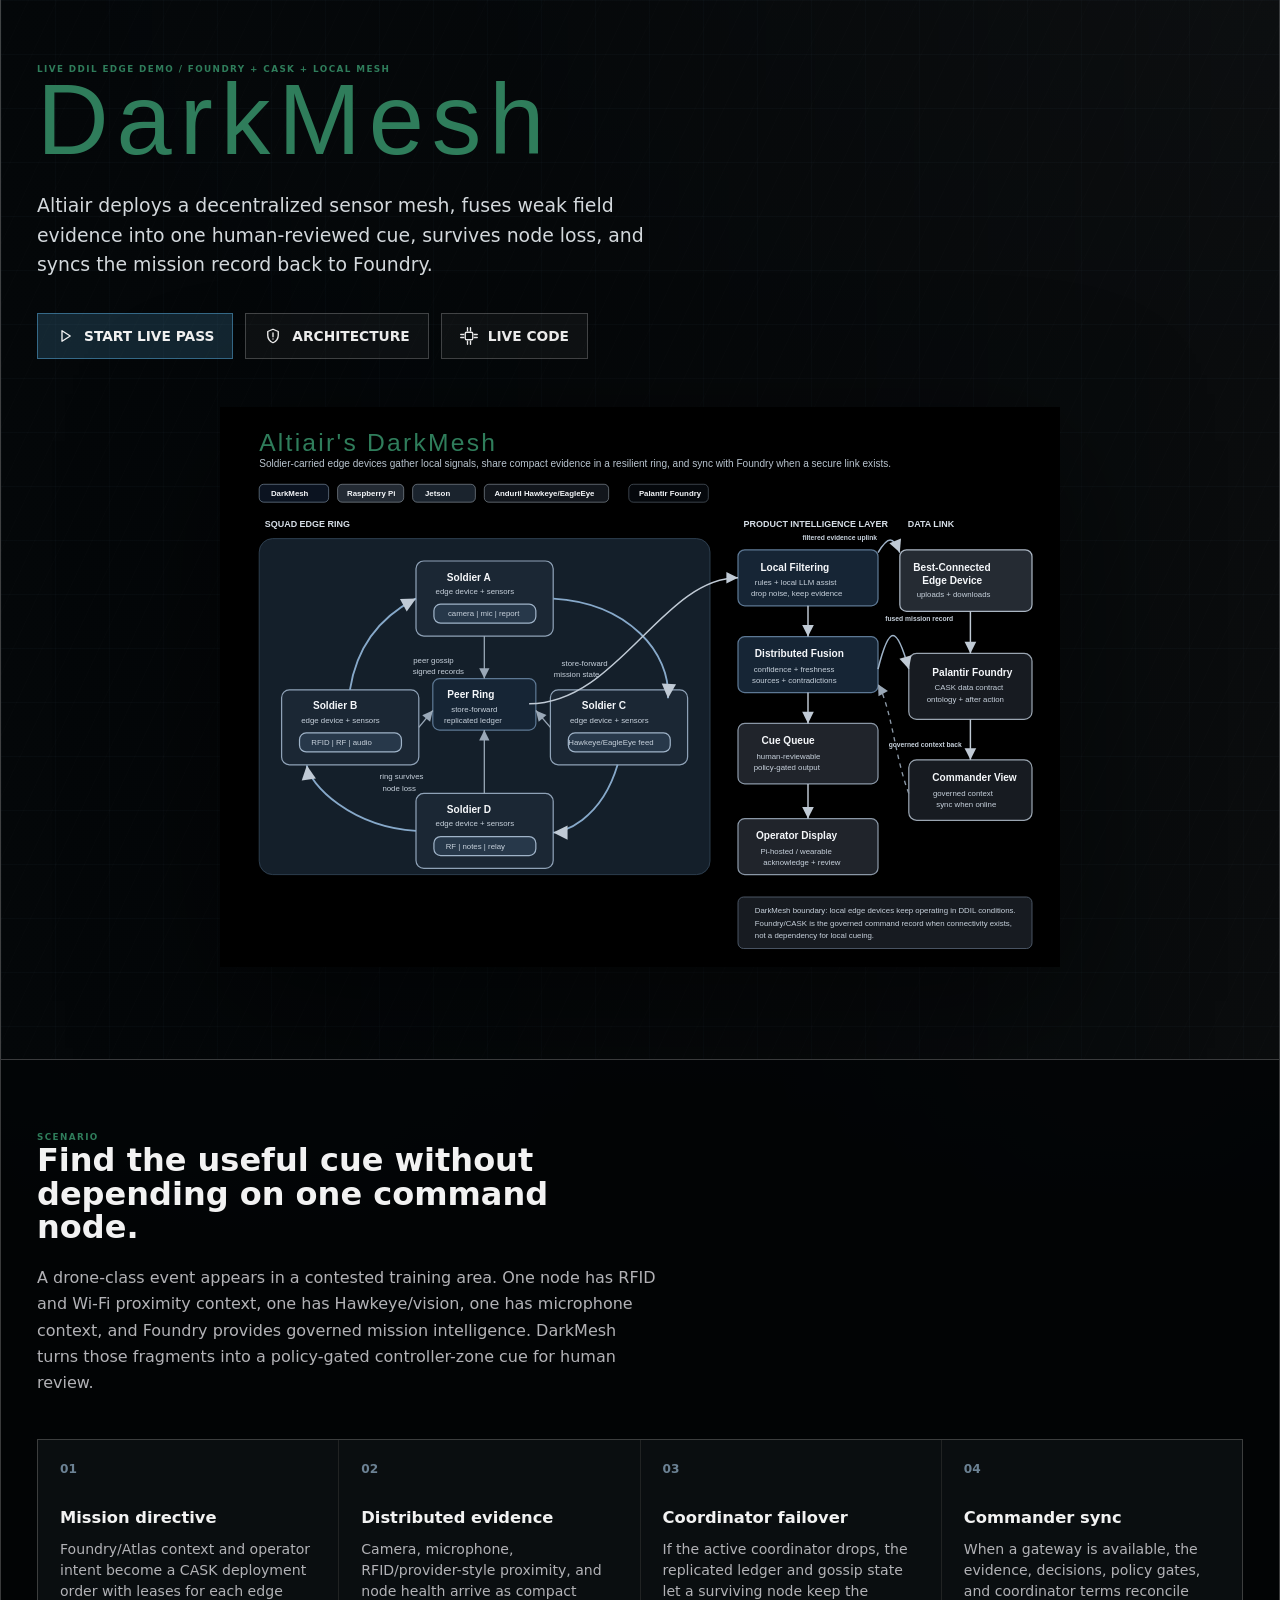
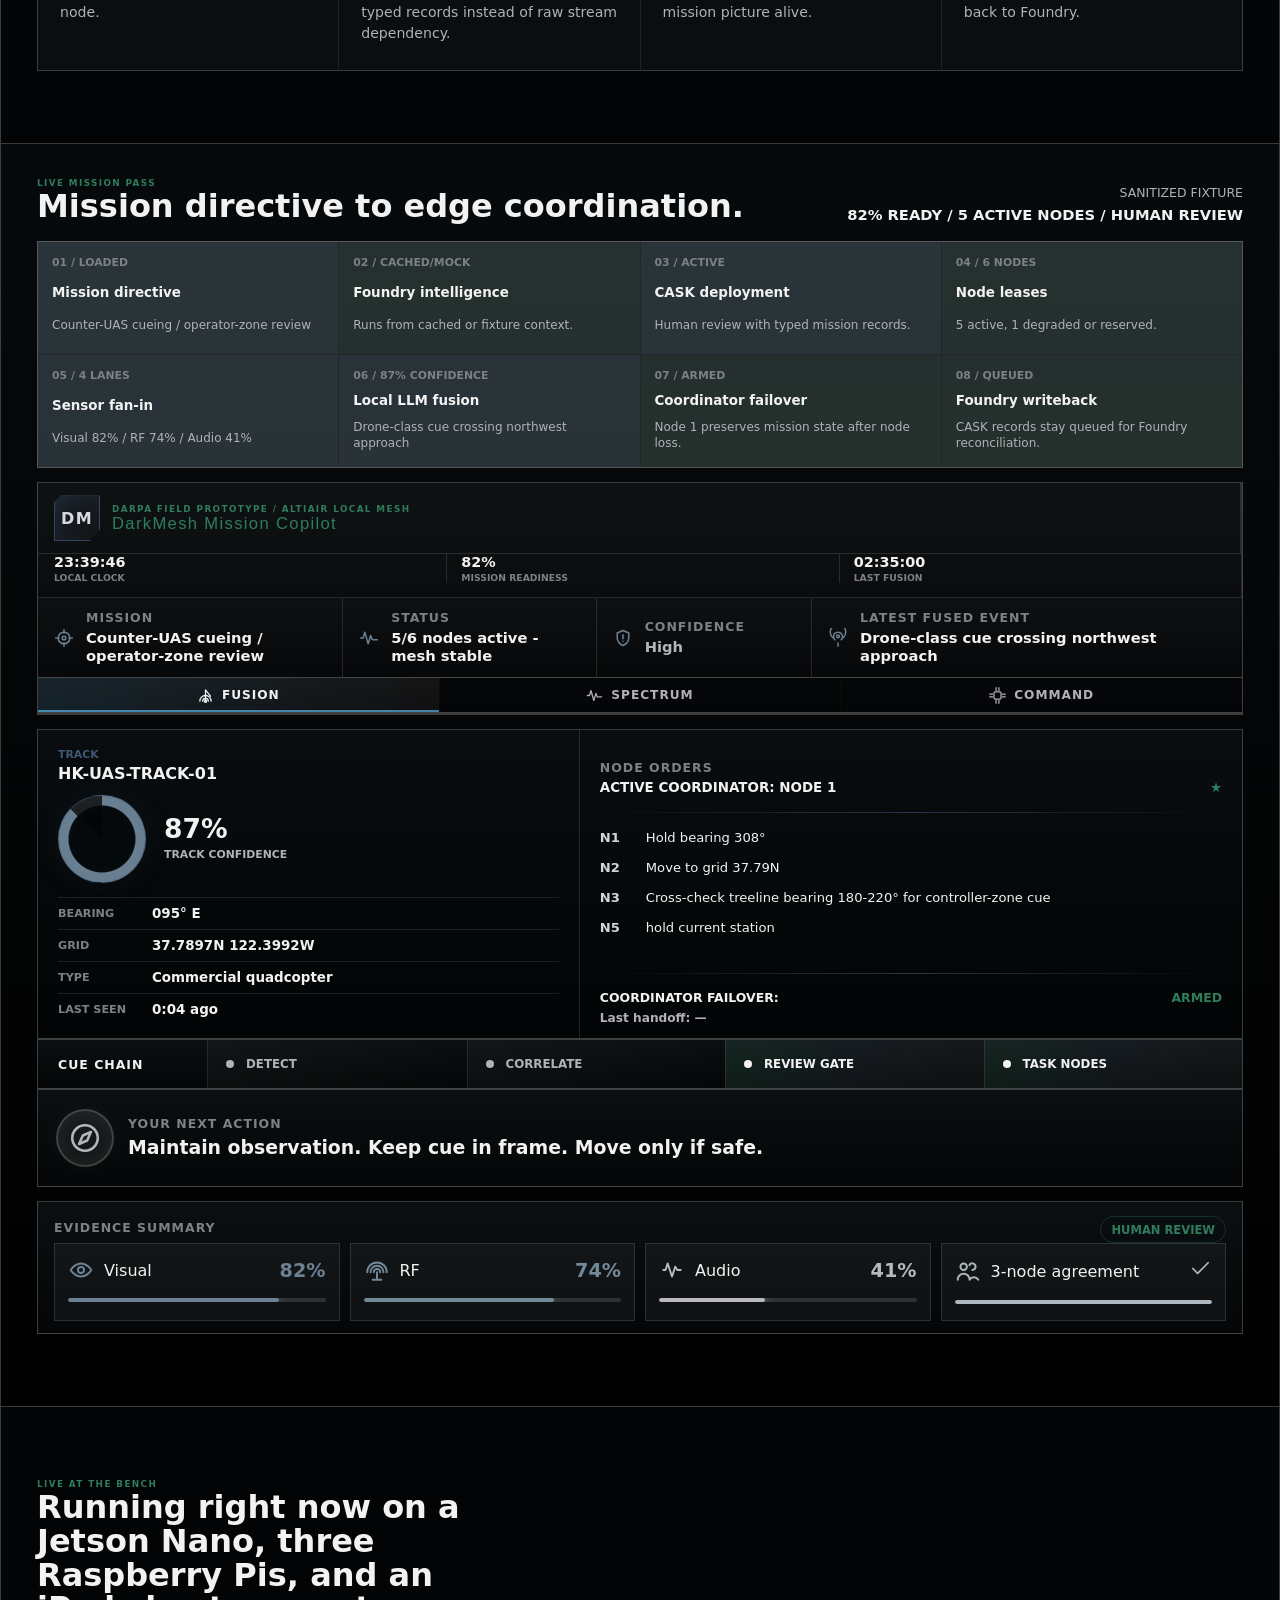
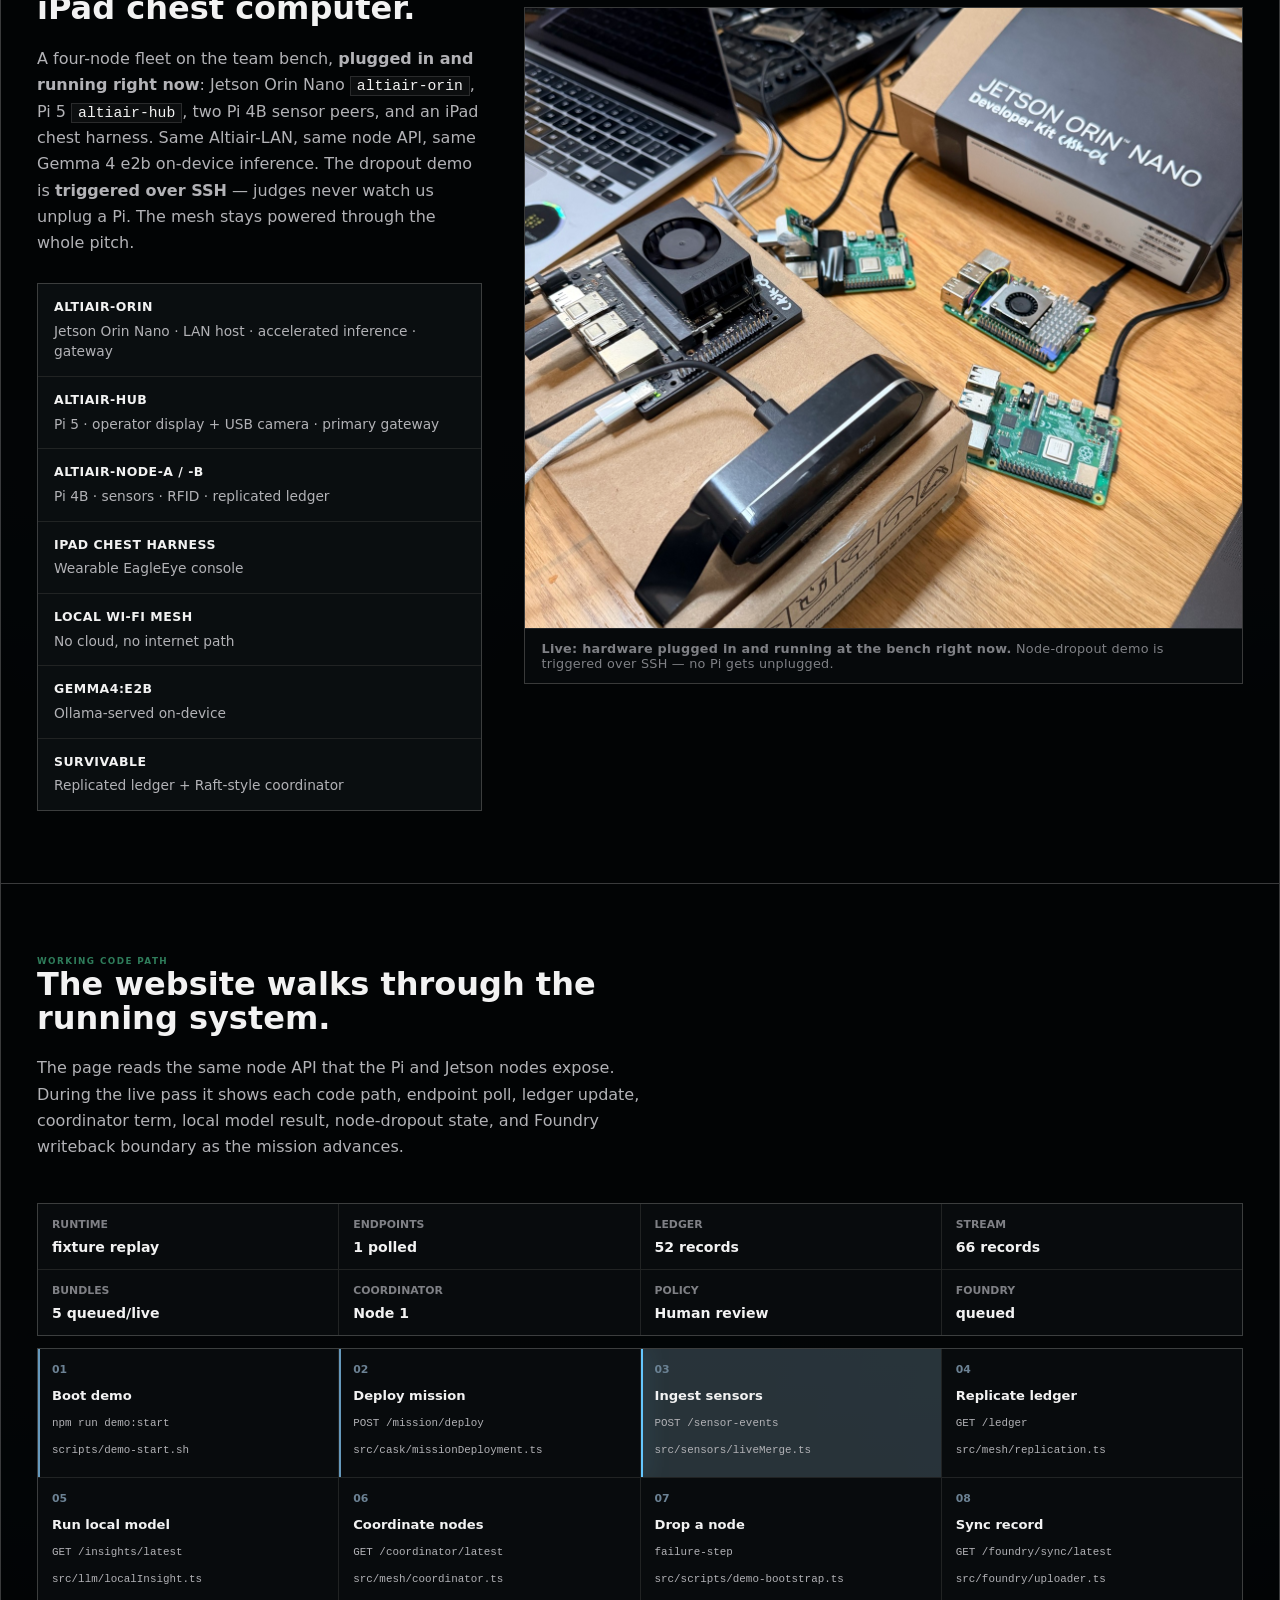
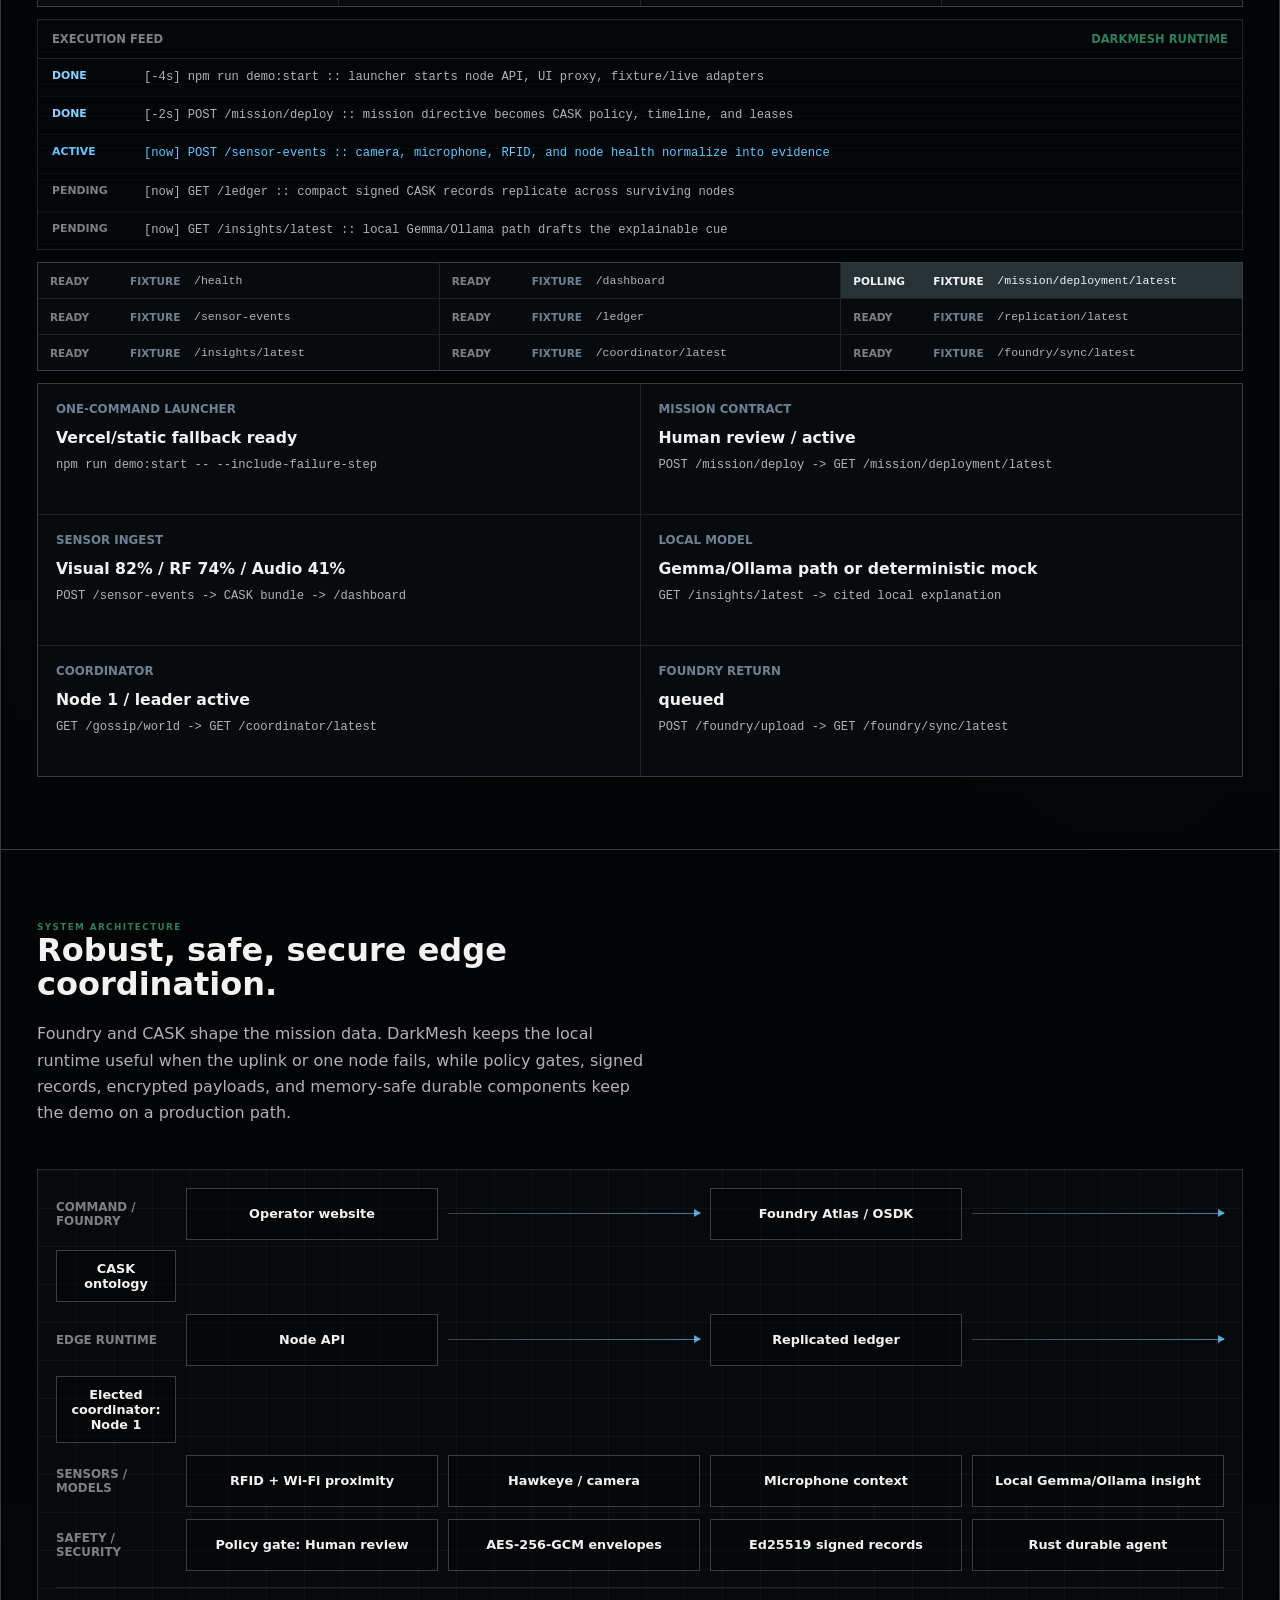
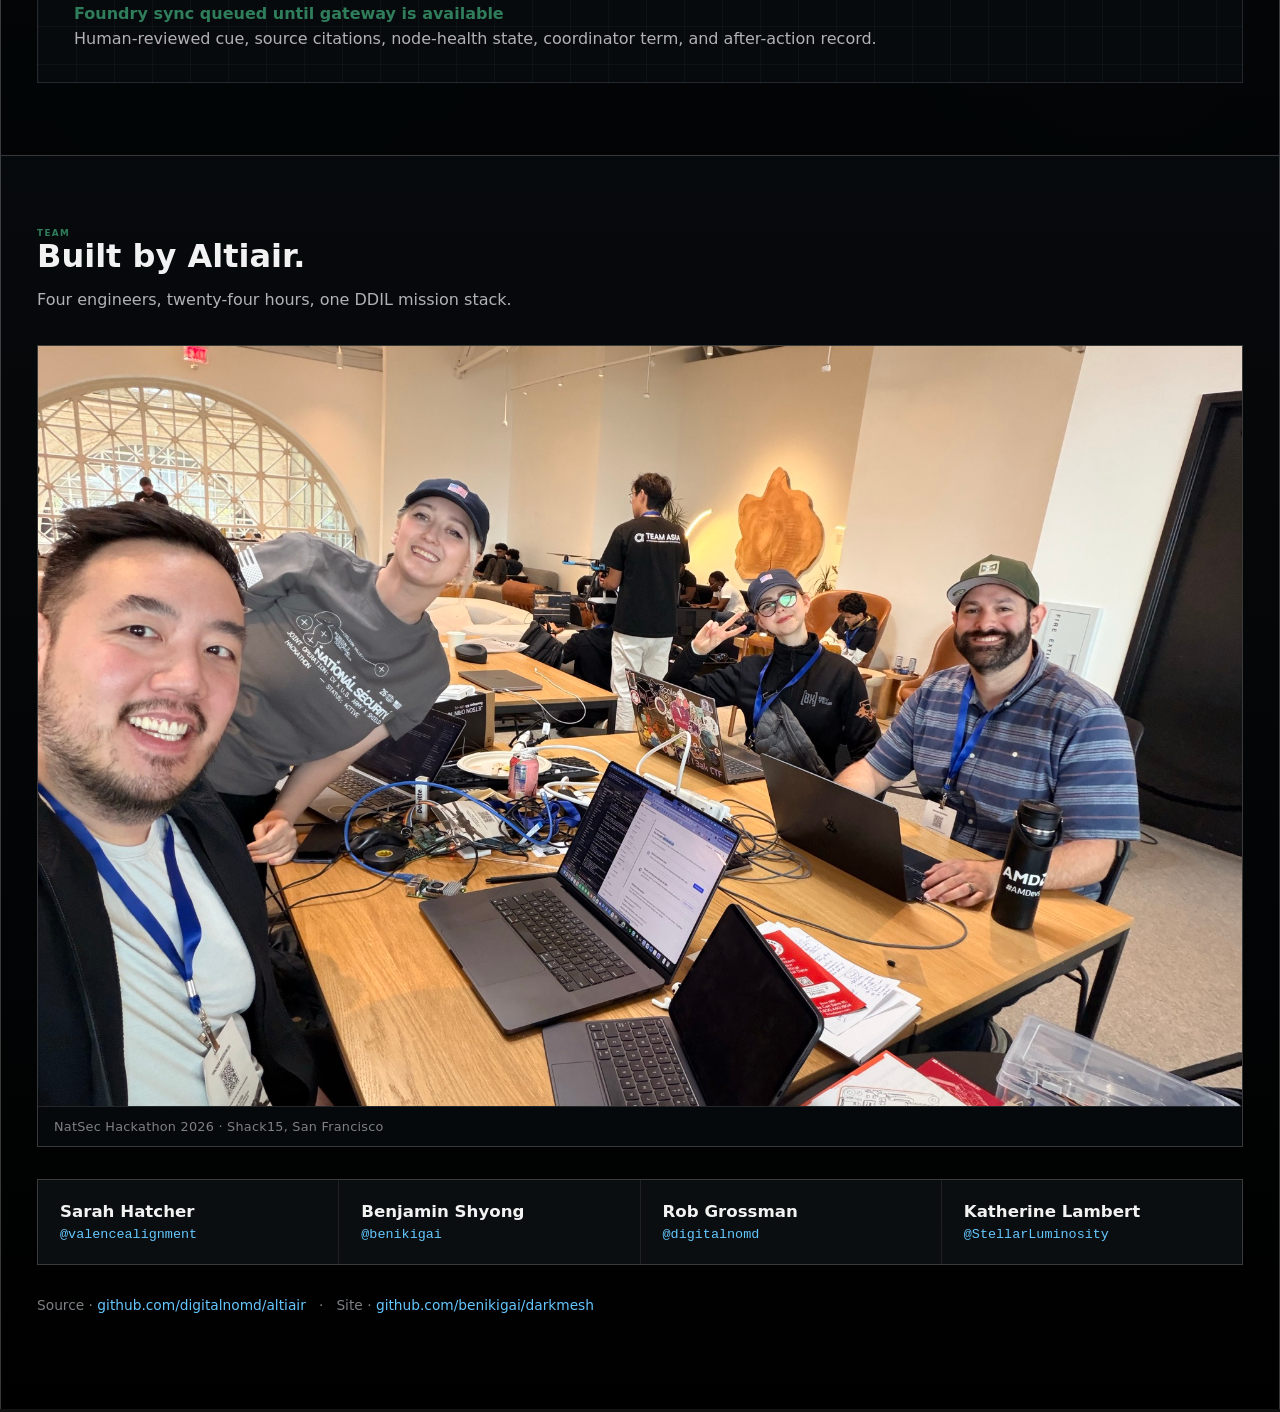
==== commit 9ca2215c: "Tighten bench section copy + frame the SSH dropout choice Body cut from ~85 to ~50 words. Headline u" ====
--- a/index.html
+++ b/index.html
@@ -358,42 +358,42 @@
           <p class="eyebrow">Live at the bench</p>
           <h2>Running right now on a Jetson Nano, three Raspberry Pis, and an iPad chest computer.</h2>
           <p>
-            The mesh isn't a slide. A four-node fleet — Jetson Orin Nano <code>altiair-orin</code>, Raspberry Pi 5 <code>altiair-hub</code>, and two Raspberry Pi 4B sensor peers <code>altiair-node-a</code> / <code>altiair-node-b</code> — sits at the team bench, joined to the local Altiair-LAN over Wi-Fi, running the same node API, Ollama-served Gemma 4 e2b inference, and CASK evidence-bundle pipeline. An iPad on a chest harness mirrors the operator console as a wearable EagleEye-style display. Foundry / CASK sync queues locally until any gateway gets an uplink. Pull power from any one node and the surviving peers keep the mission picture.
+            A four-node fleet on the team bench, <strong>plugged in and running right now</strong>: Jetson Orin Nano <code>altiair-orin</code>, Pi 5 <code>altiair-hub</code>, two Pi 4B sensor peers, and an iPad chest harness. Same Altiair-LAN, same node API, same Gemma 4 e2b on-device inference. The dropout demo is <strong>triggered over SSH</strong> — judges never watch us unplug a Pi. The mesh stays powered through the whole pitch.
           </p>
           <ul class="bench-facts">
             <li>
               <strong>altiair-orin</strong>
-              Jetson Orin Nano · LAN host · USB mic · accelerated inference · secondary Foundry gateway
+              Jetson Orin Nano · LAN host · accelerated inference · gateway
             </li>
             <li>
               <strong>altiair-hub</strong>
-              Pi 5 · operator display · USB camera · local queue · preferred Foundry / CASK gateway
-            </li>
-            <li>
-              <strong>altiair-node-a / altiair-node-b</strong>
-              Pi 4B · edge sensors · RFID + provider-style location · replicated ledger
-            </li>
-            <li>
-              <strong>iPad chest computer</strong>
-              Wearable operator console · live mesh + cue overlay · EagleEye-style readout
-            </li>
-            <li>
-              <strong>Local LAN mesh on Wi-Fi</strong>
-              Altiair-LAN hosted on-site · no cloud, no internet path required
-            </li>
-            <li>
-              <strong>gemma4:e2b on-device</strong>
-              Ollama-served · ~50–60°C under sustained inference with active cooling
+              Pi 5 · operator display + USB camera · primary gateway
+            </li>
+            <li>
+              <strong>altiair-node-a / -b</strong>
+              Pi 4B · sensors · RFID · replicated ledger
+            </li>
+            <li>
+              <strong>iPad chest harness</strong>
+              Wearable EagleEye console
+            </li>
+            <li>
+              <strong>Local Wi-Fi mesh</strong>
+              No cloud, no internet path
+            </li>
+            <li>
+              <strong>gemma4:e2b</strong>
+              Ollama-served on-device
             </li>
             <li>
               <strong>Survivable</strong>
-              Replicated ledger, gossip, and Raft-style coordinator across all four nodes
+              Replicated ledger + Raft-style coordinator
             </li>
           </ul>
         </div>
         <figure class="bench-visual">
-          <img src="./assets/hardware/darkmesh-pis.jpg" alt="Edge fleet at the team bench: Jetson Orin Nano, Raspberry Pi 5 hub, two Pi 4B sensor peers, and iPad chest-worn operator console, joined to local Altiair-LAN over Wi-Fi" />
-          <figcaption>Edge fleet at the bench — running the same code as the live demo above.</figcaption>
+          <img src="./assets/hardware/darkmesh-pis.jpg" alt="Edge fleet at the team bench: Jetson Orin Nano, Raspberry Pi 5 hub, two Pi 4B sensor peers, and iPad chest-worn operator console, plugged in and running on local Altiair-LAN over Wi-Fi" />
+          <figcaption><strong>Live: hardware plugged in and running at the bench right now.</strong> Node-dropout demo is triggered over SSH — no Pi gets unplugged.</figcaption>
         </figure>
       </section>
 
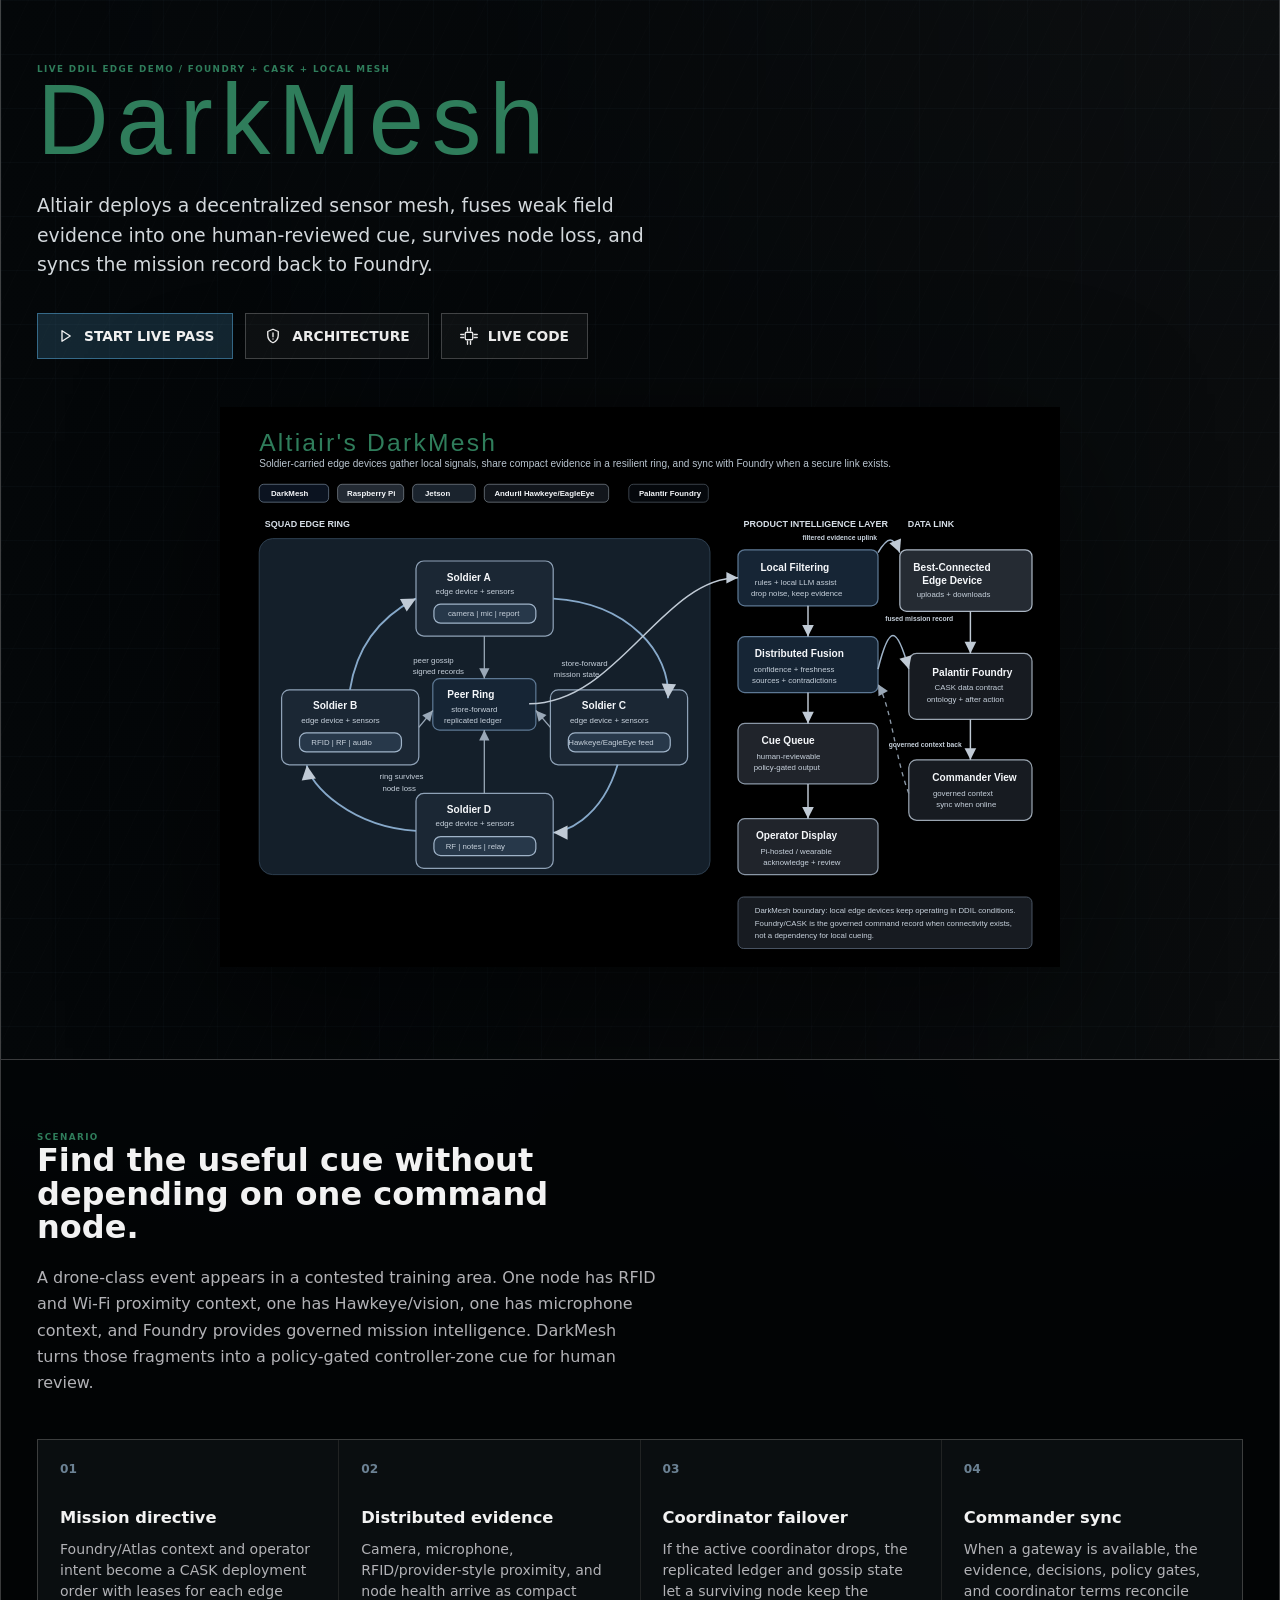
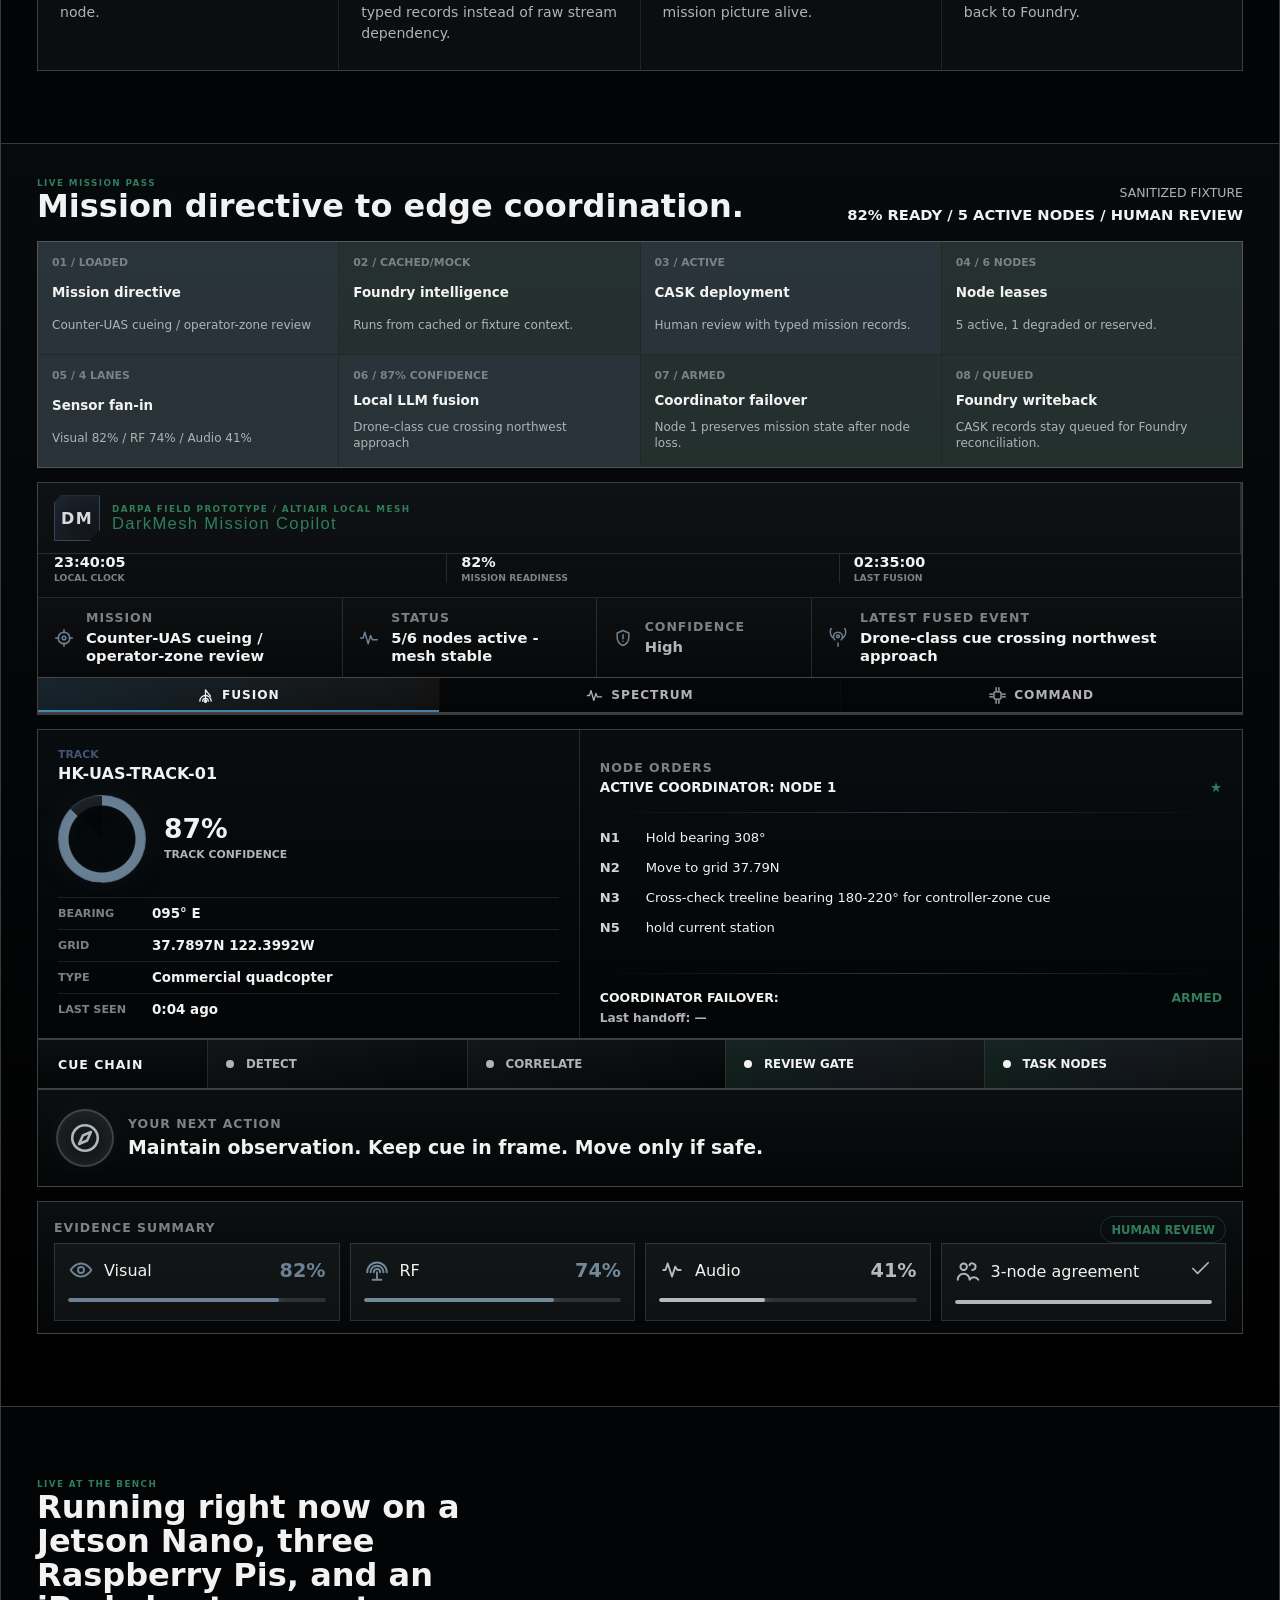
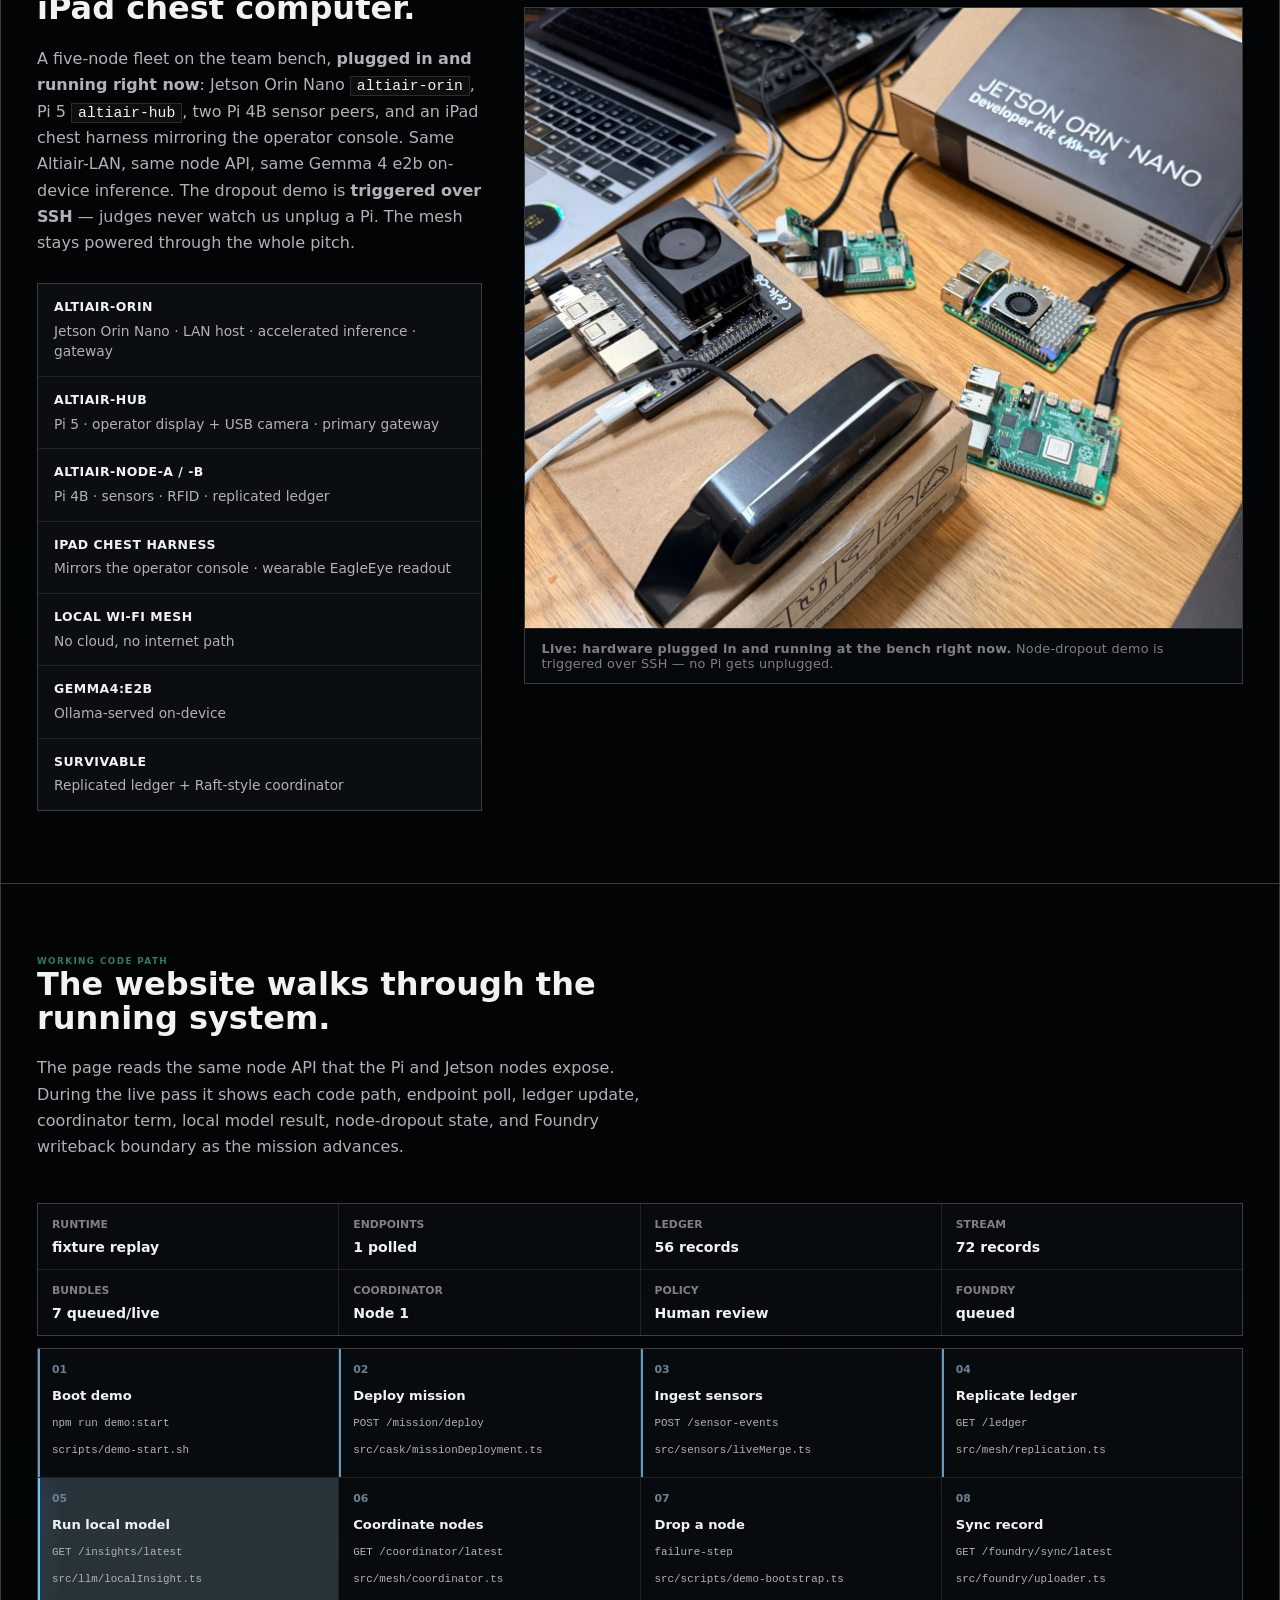
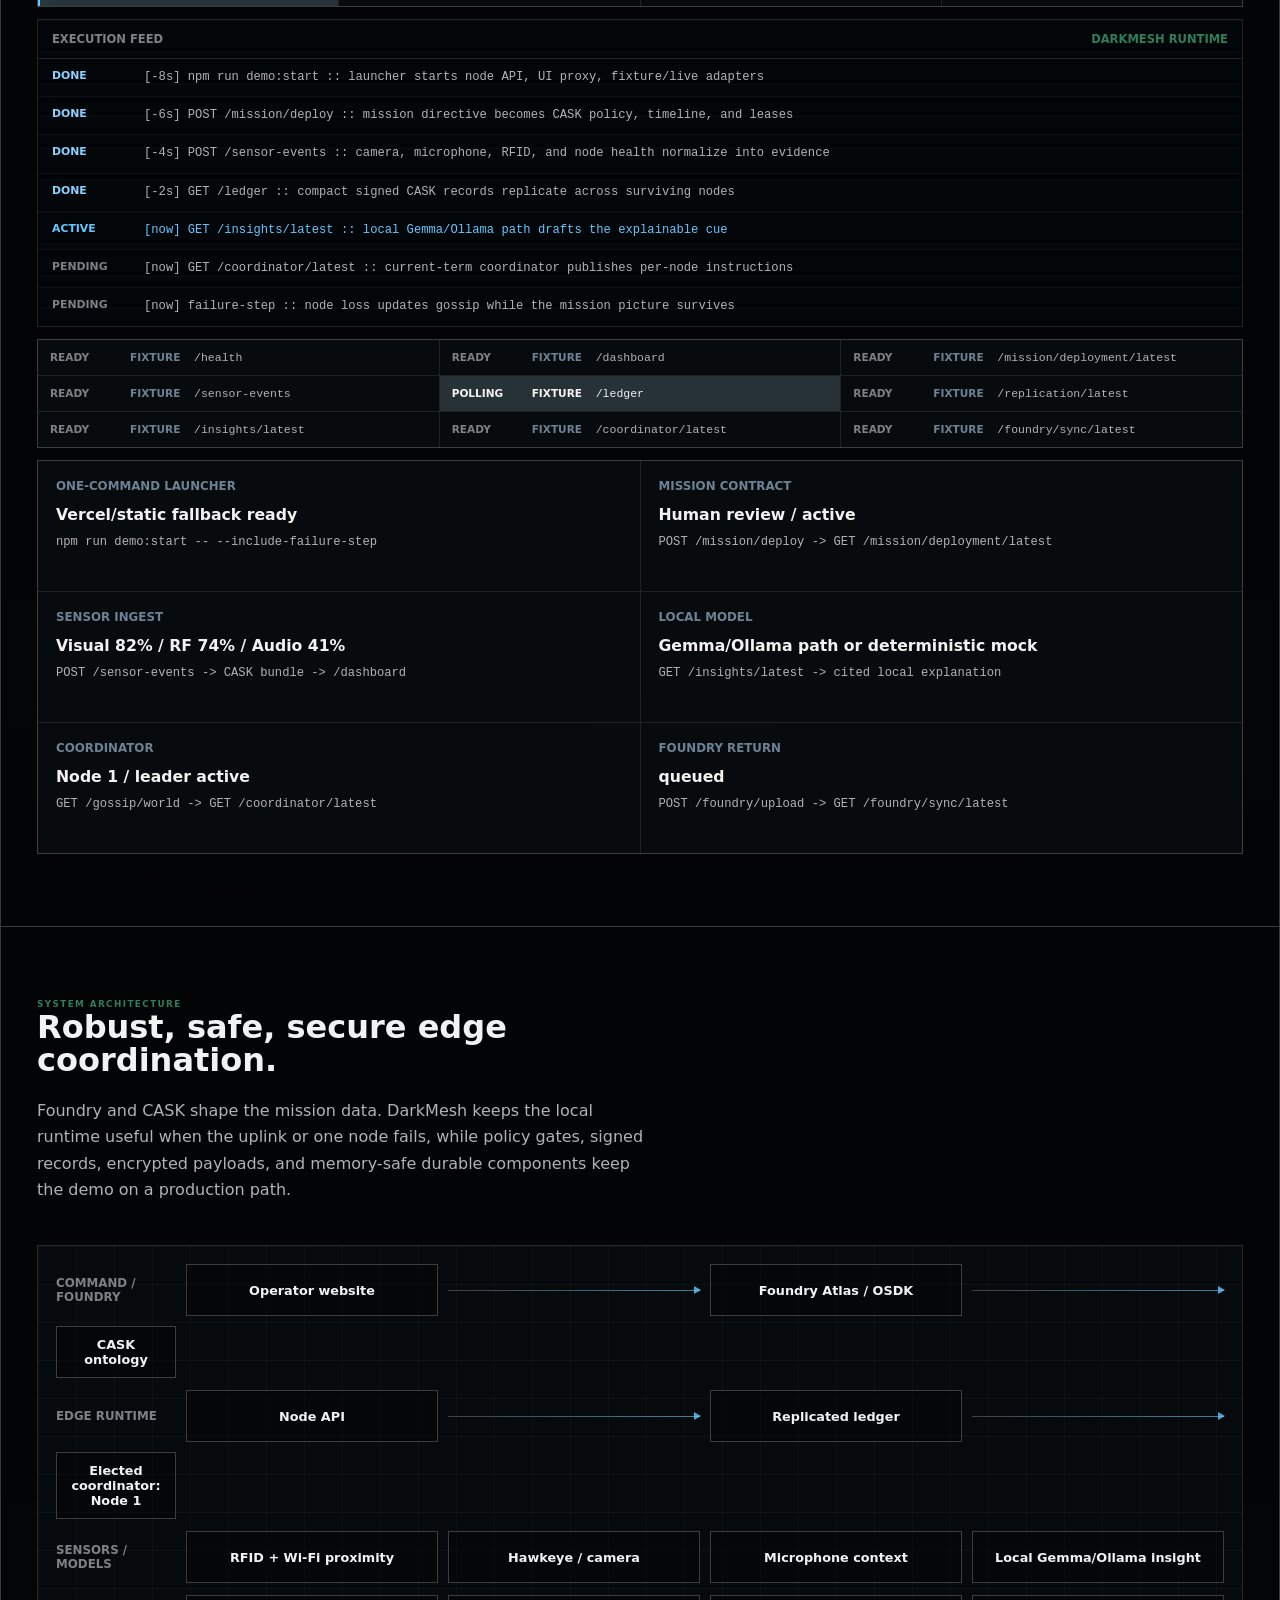
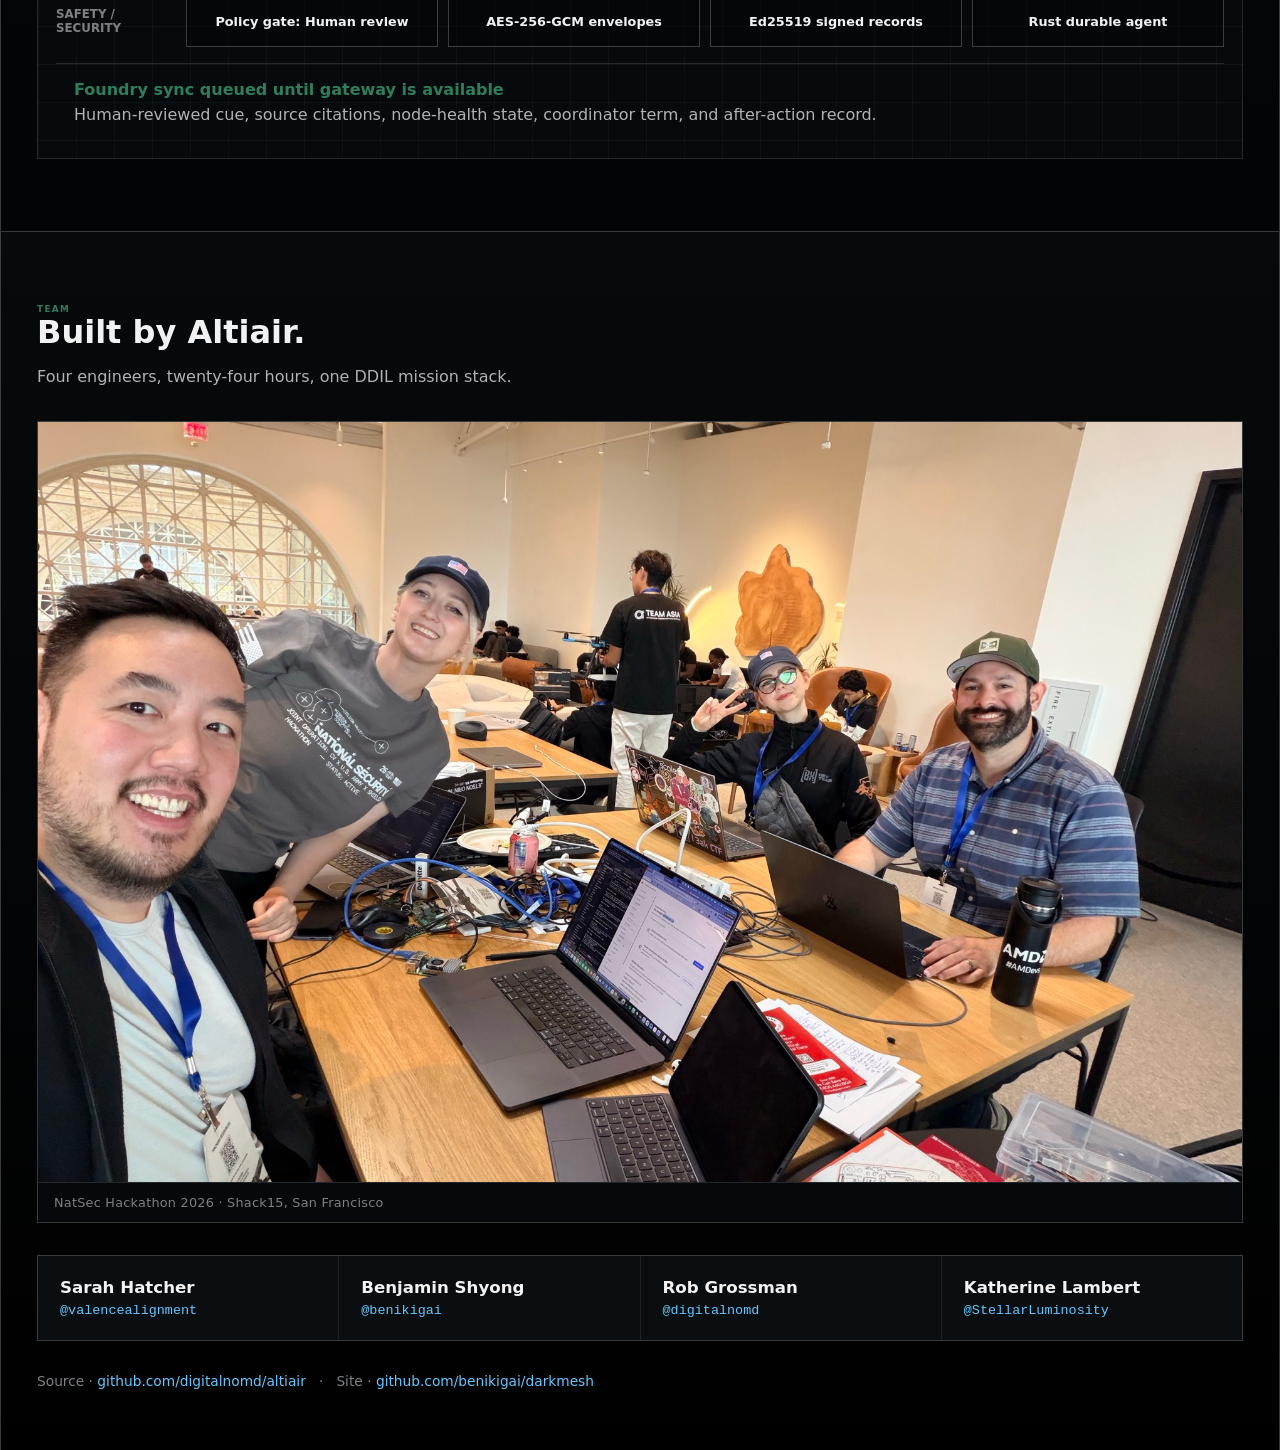
==== commit 333a5872: "Bench section: five-node fleet (count iPad mirror as 5th node) Fleet is 2x Pi 4B + 1x Pi 5 + 1x Jets" ====
--- a/index.html
+++ b/index.html
@@ -358,7 +358,7 @@
           <p class="eyebrow">Live at the bench</p>
           <h2>Running right now on a Jetson Nano, three Raspberry Pis, and an iPad chest computer.</h2>
           <p>
-            A four-node fleet on the team bench, <strong>plugged in and running right now</strong>: Jetson Orin Nano <code>altiair-orin</code>, Pi 5 <code>altiair-hub</code>, two Pi 4B sensor peers, and an iPad chest harness. Same Altiair-LAN, same node API, same Gemma 4 e2b on-device inference. The dropout demo is <strong>triggered over SSH</strong> — judges never watch us unplug a Pi. The mesh stays powered through the whole pitch.
+            A five-node fleet on the team bench, <strong>plugged in and running right now</strong>: Jetson Orin Nano <code>altiair-orin</code>, Pi 5 <code>altiair-hub</code>, two Pi 4B sensor peers, and an iPad chest harness mirroring the operator console. Same Altiair-LAN, same node API, same Gemma 4 e2b on-device inference. The dropout demo is <strong>triggered over SSH</strong> — judges never watch us unplug a Pi. The mesh stays powered through the whole pitch.
           </p>
           <ul class="bench-facts">
             <li>
@@ -375,7 +375,7 @@
             </li>
             <li>
               <strong>iPad chest harness</strong>
-              Wearable EagleEye console
+              Mirrors the operator console · wearable EagleEye readout
             </li>
             <li>
               <strong>Local Wi-Fi mesh</strong>
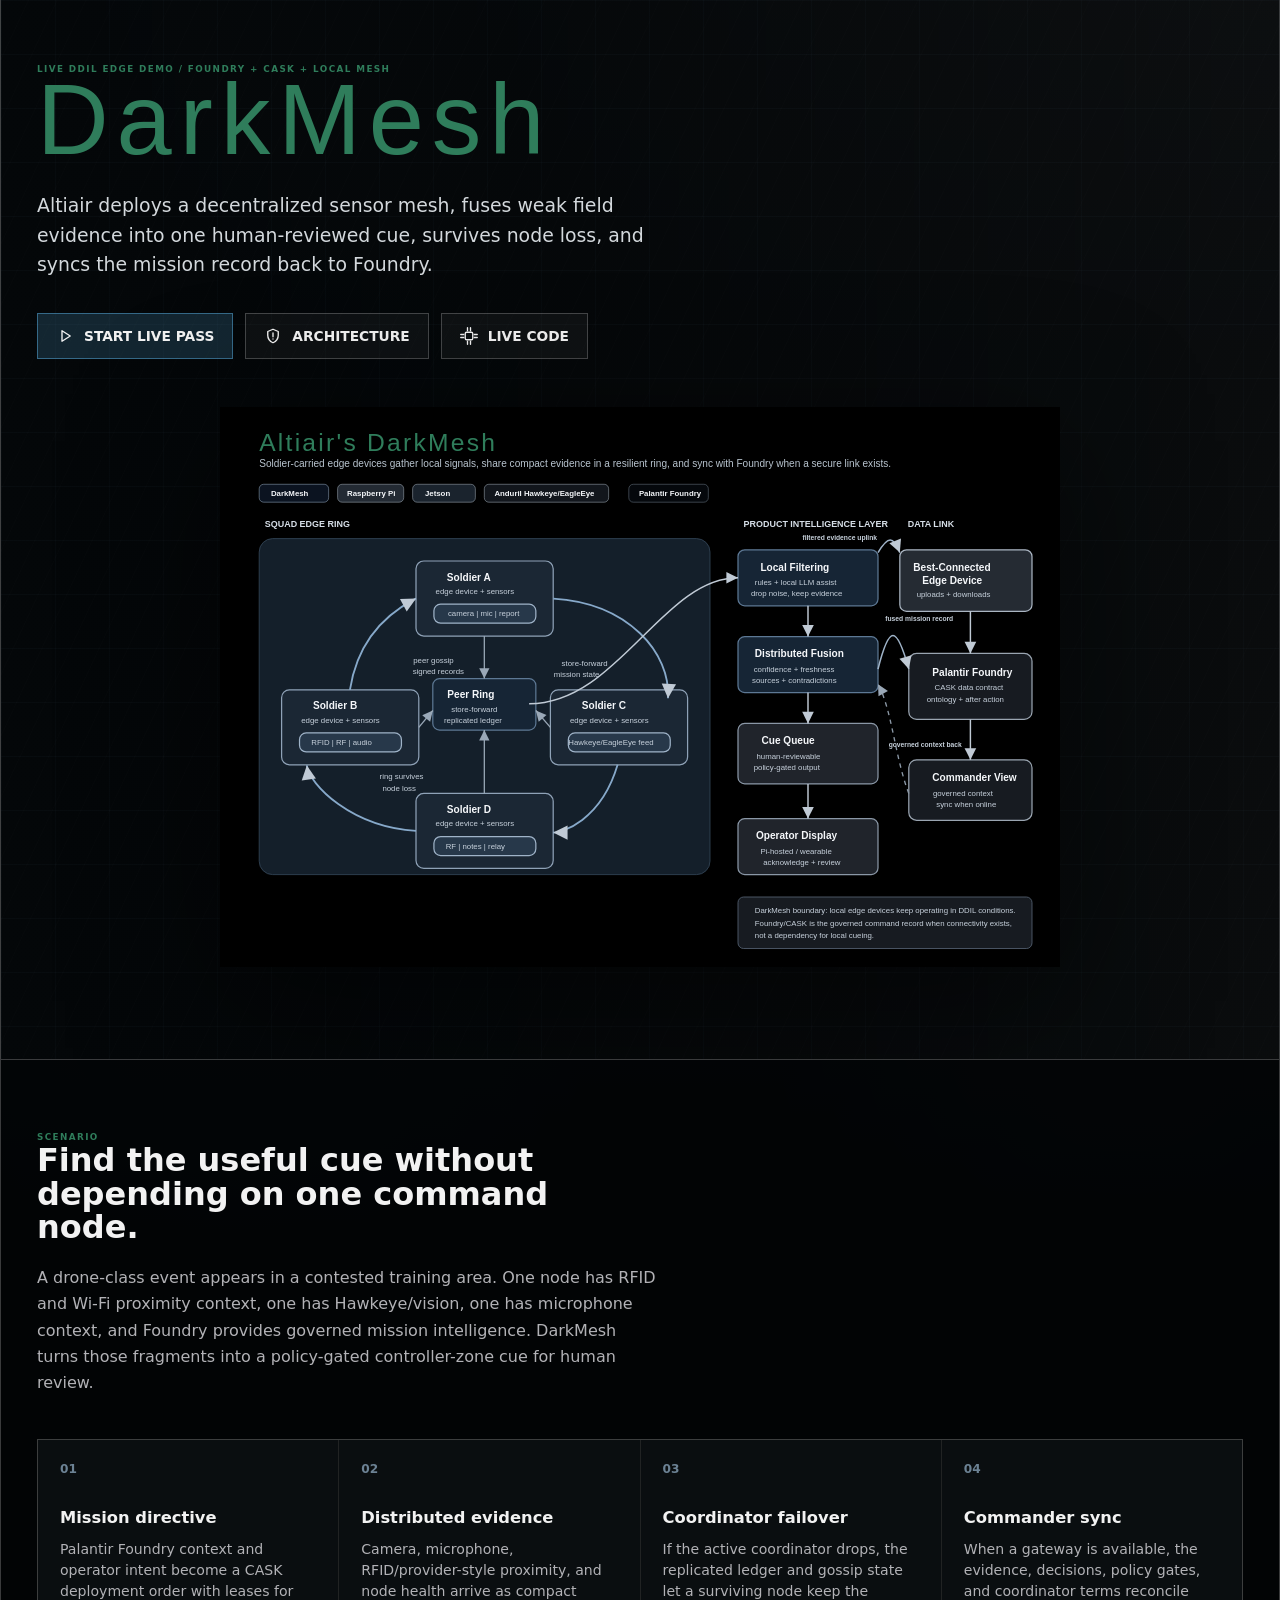
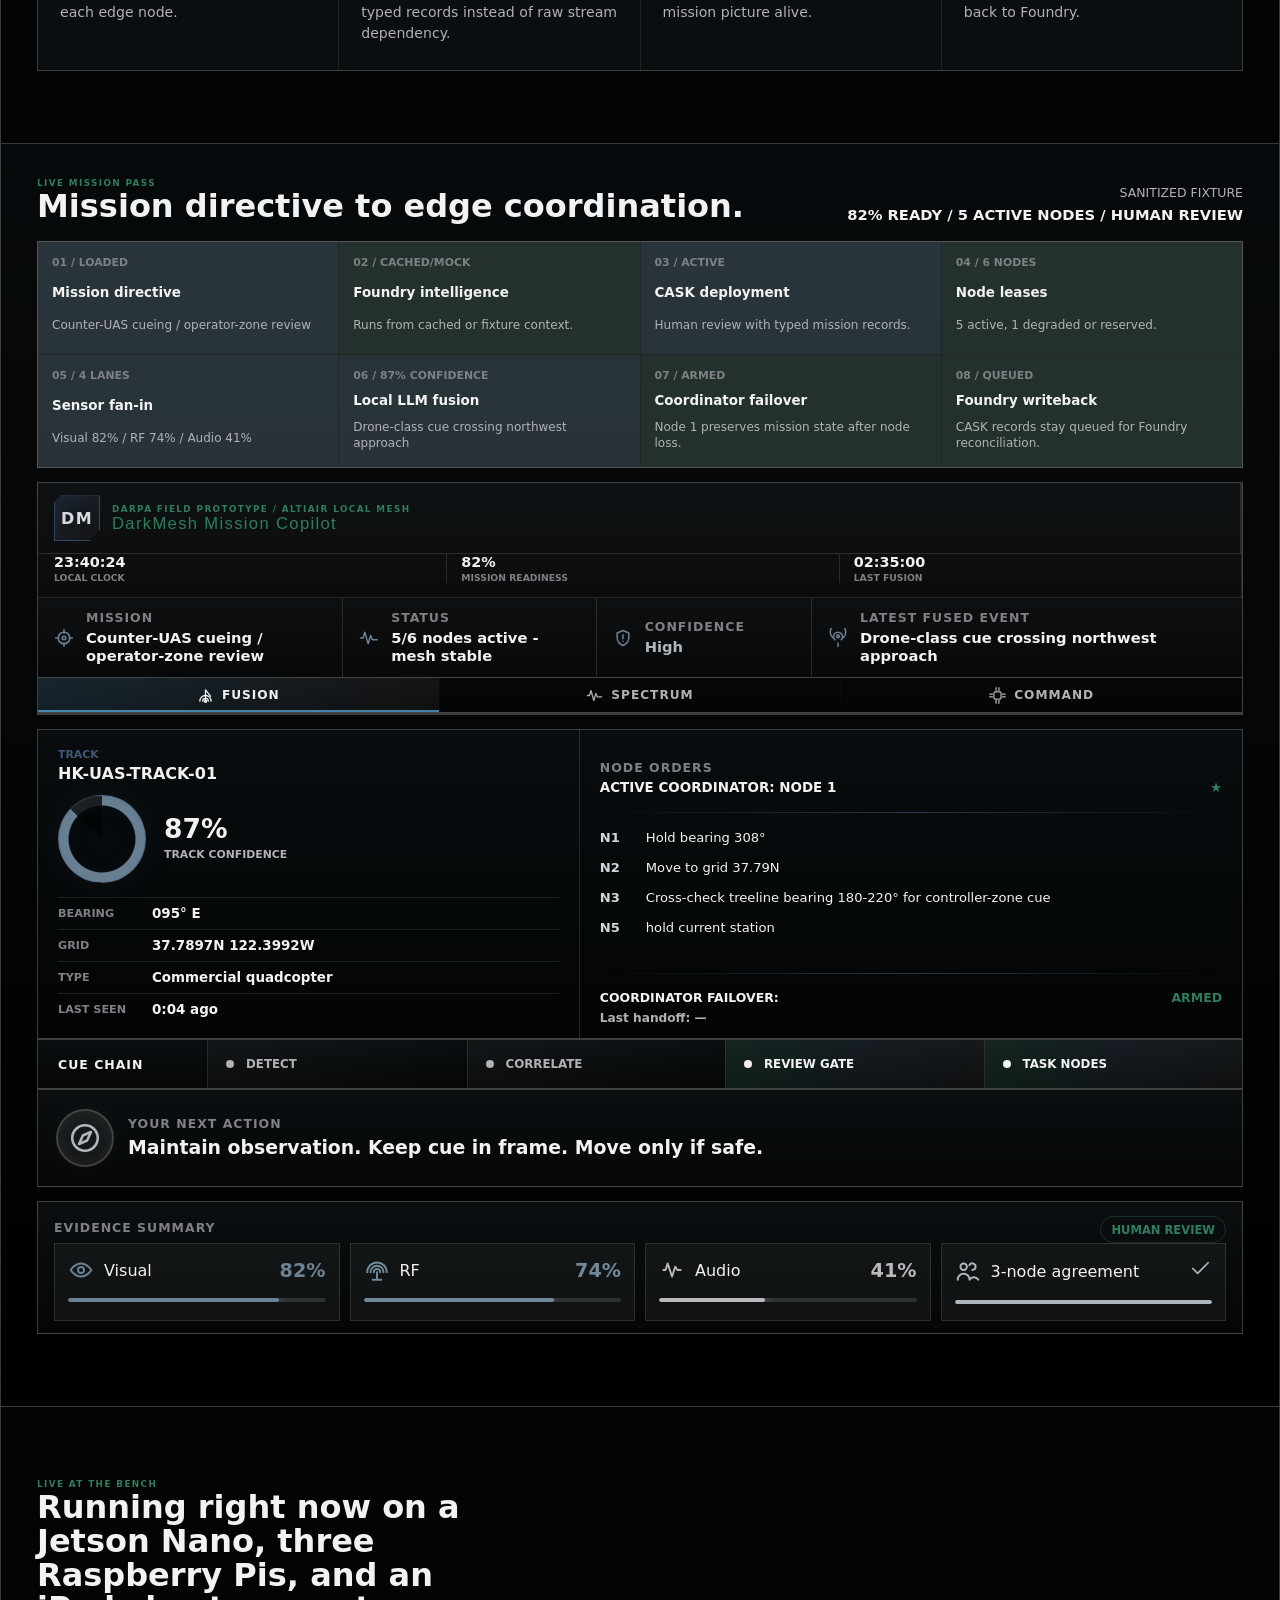
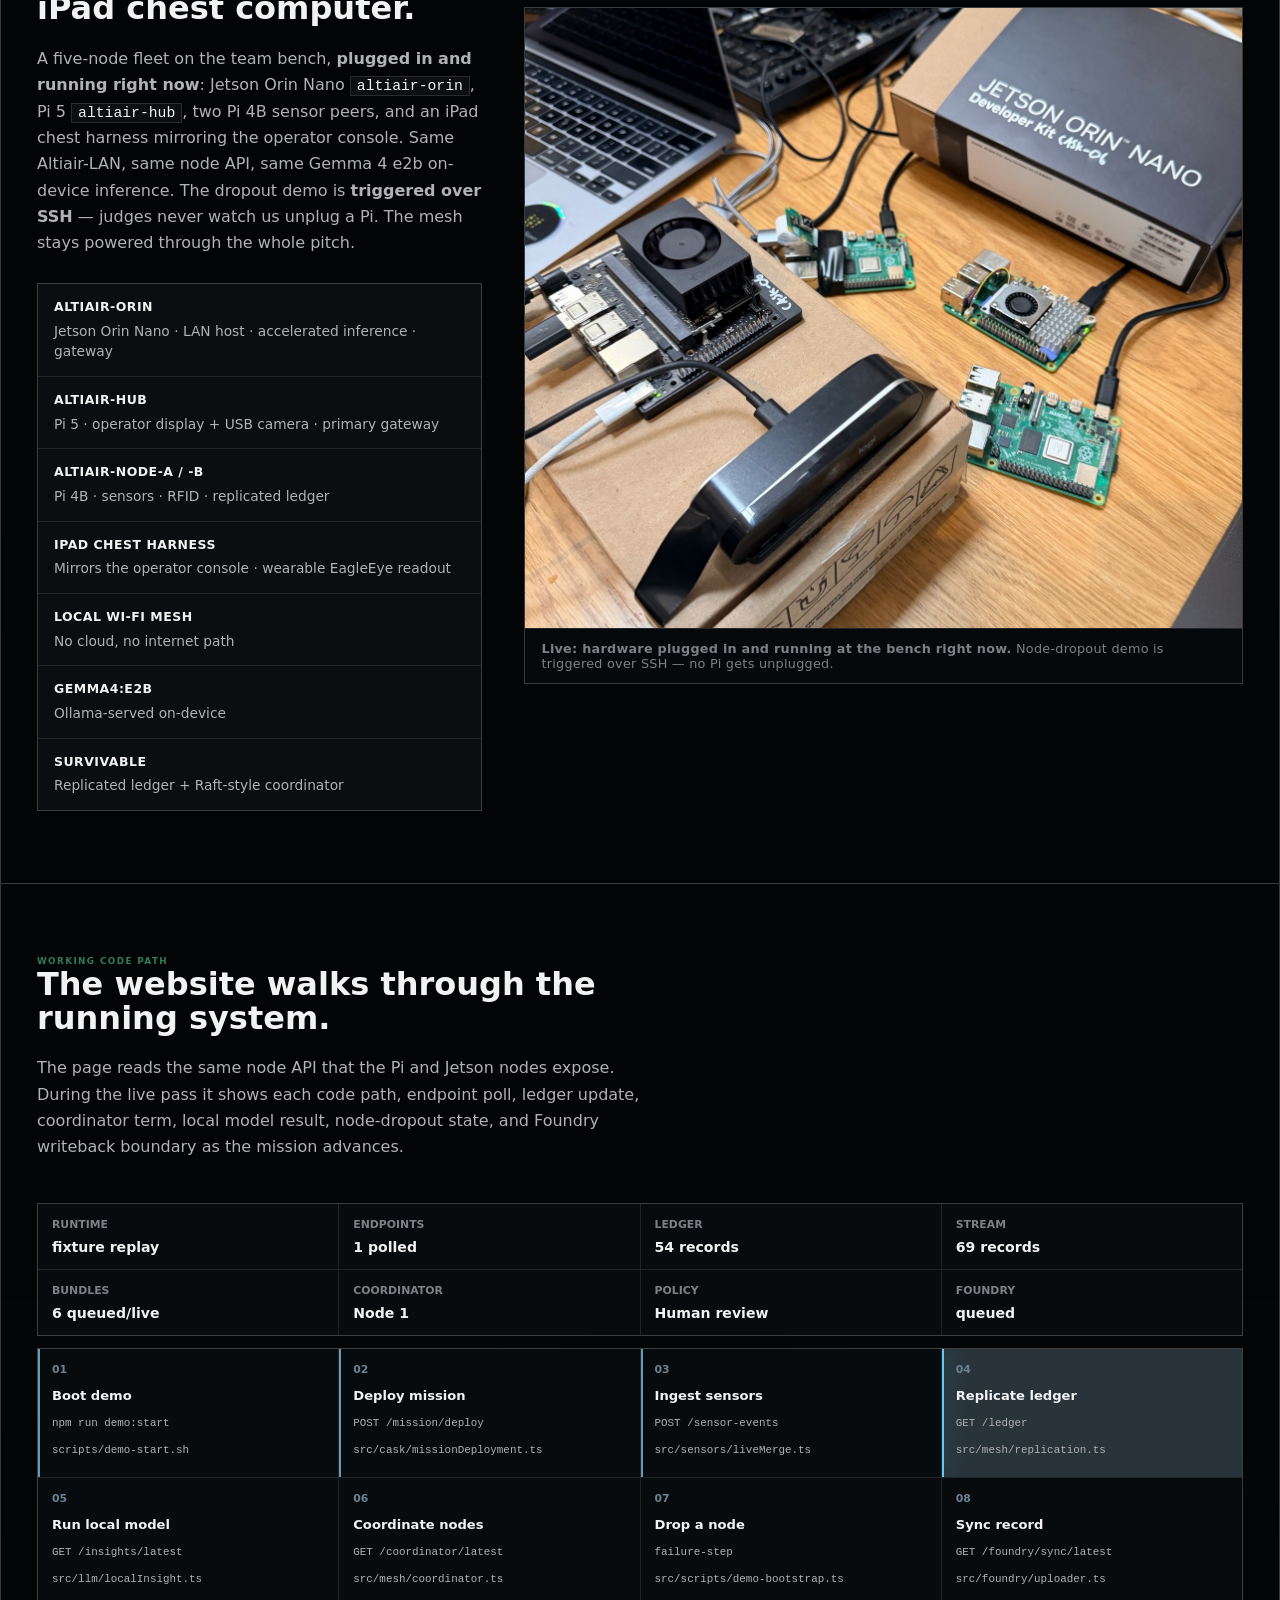
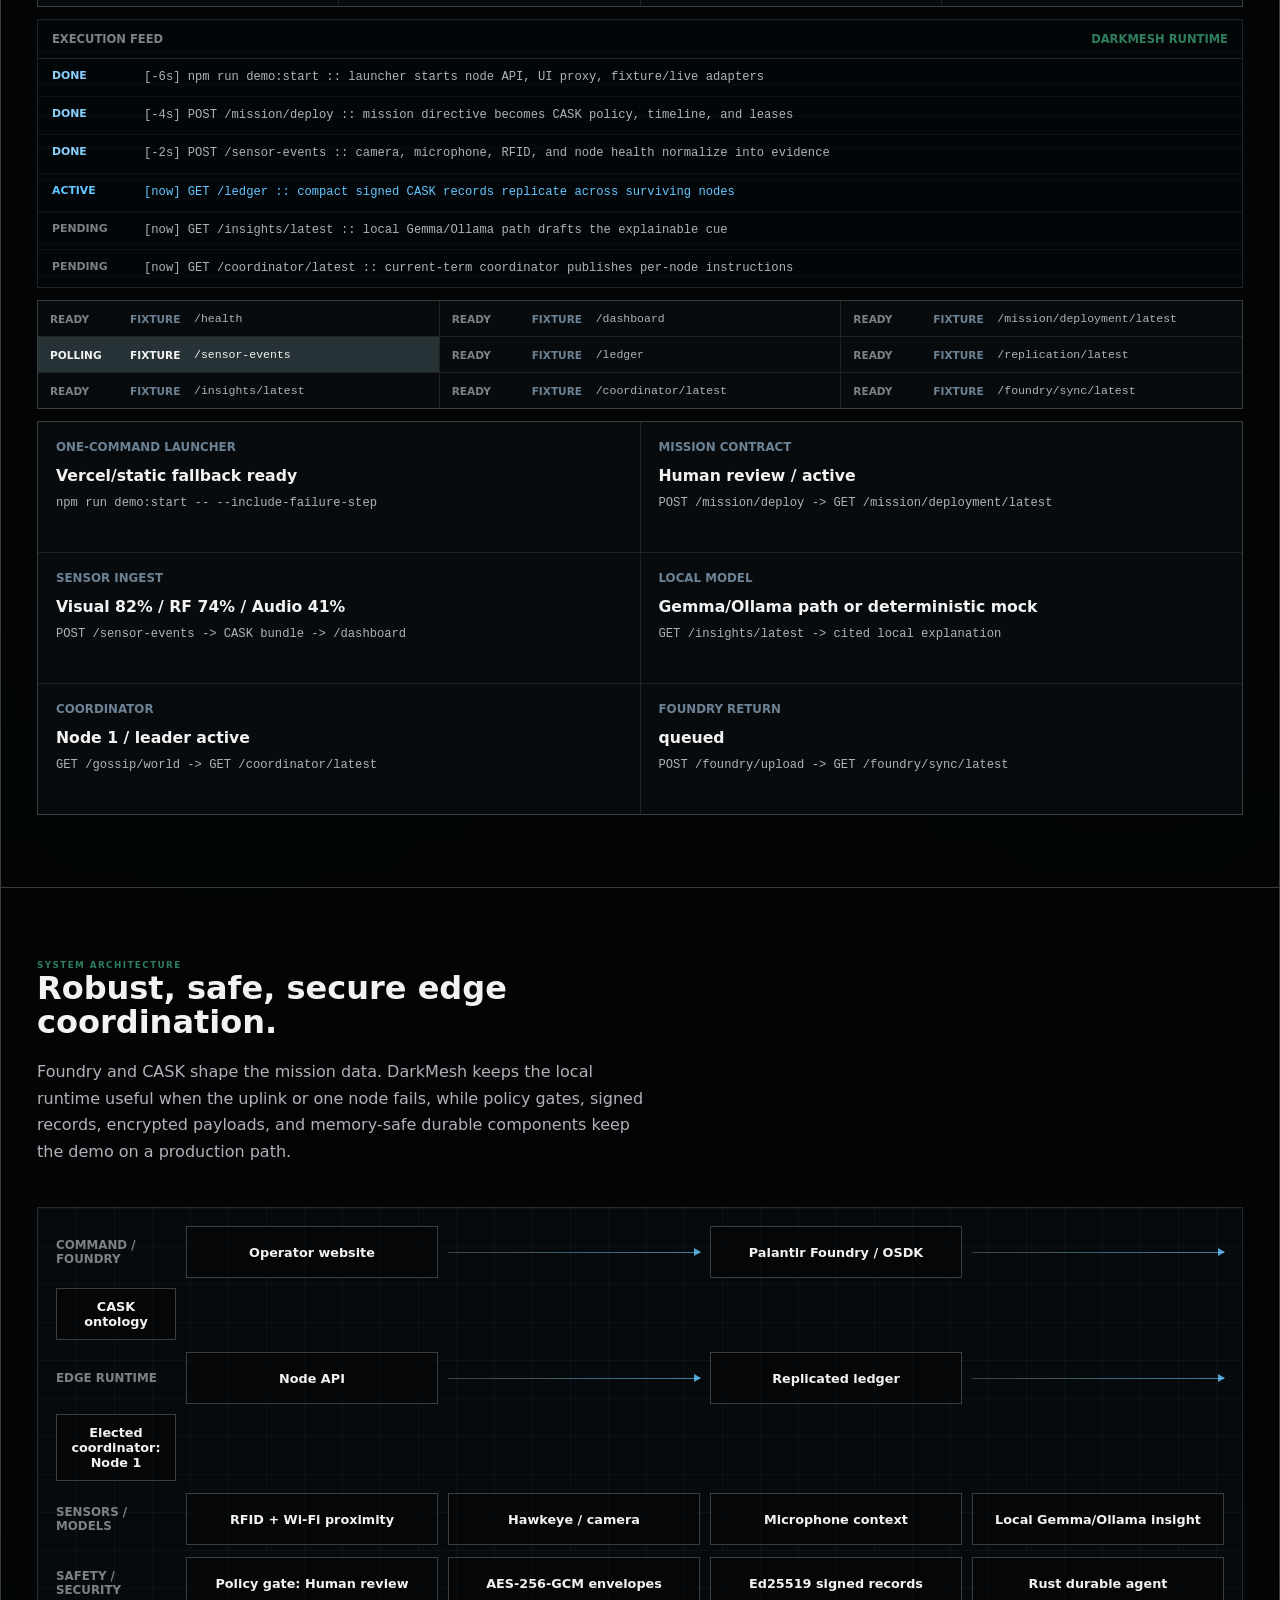
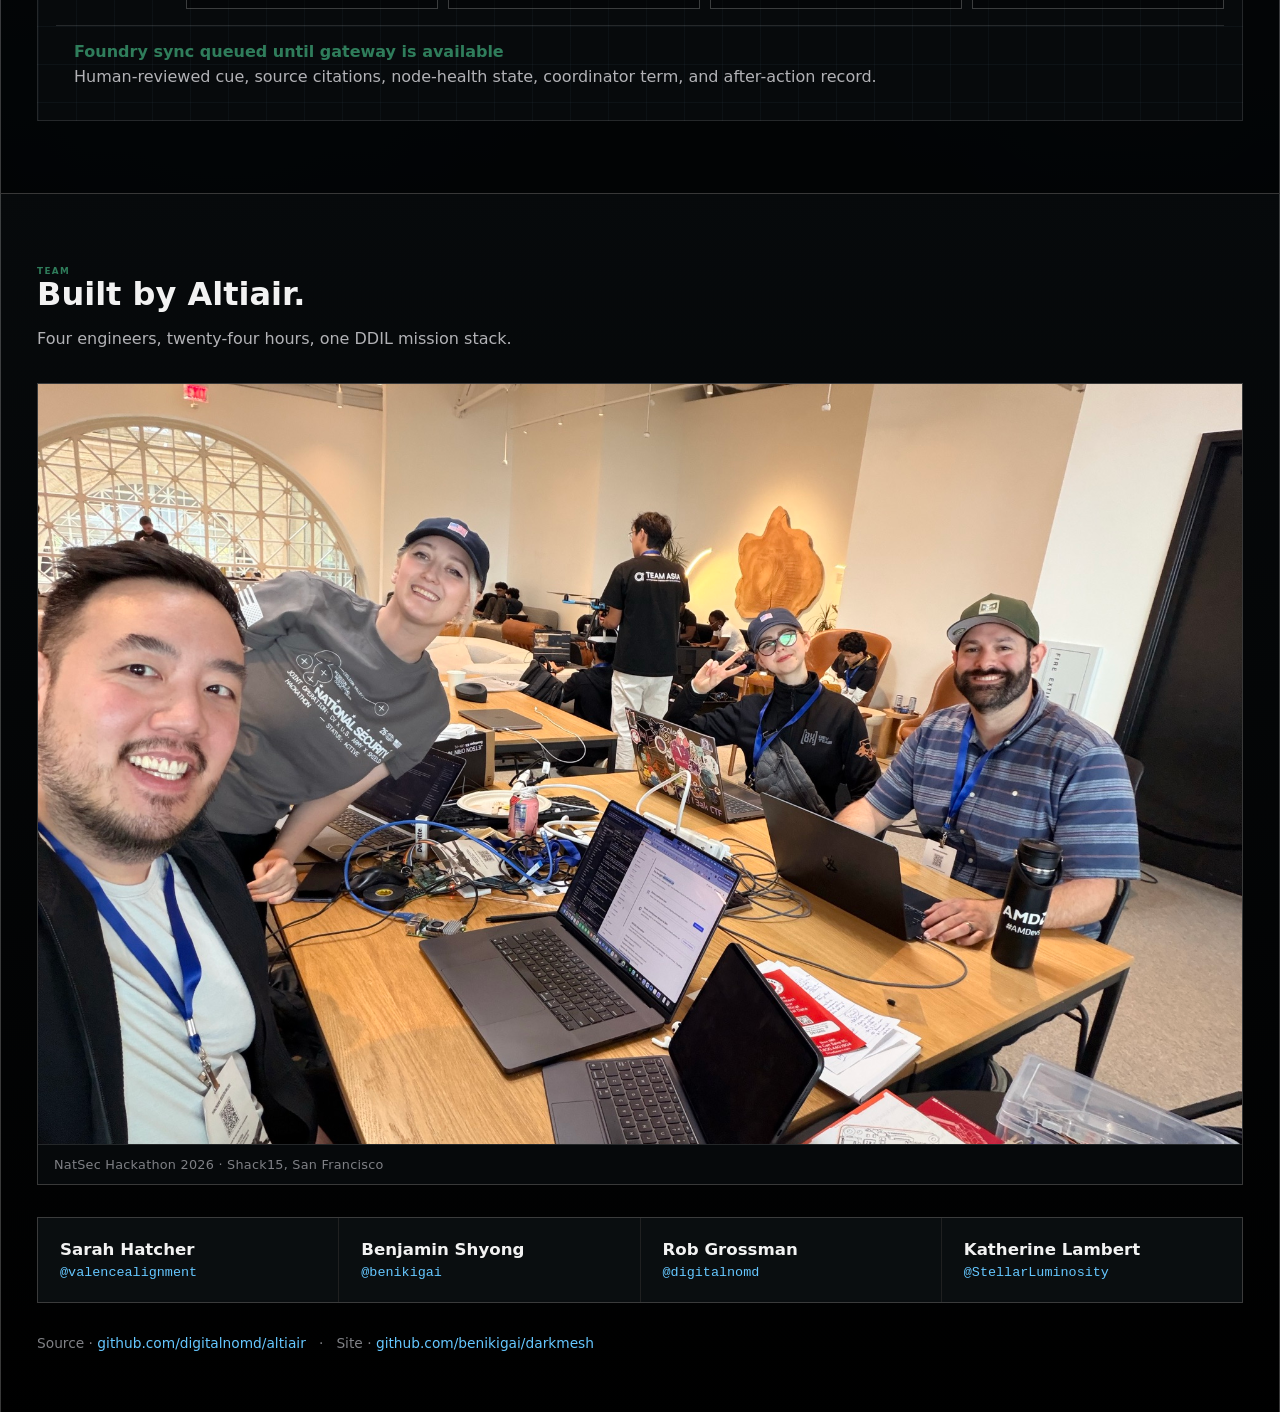
==== commit e849400b: "Replace Atlas references with Palantir" ====
--- a/index.html
+++ b/index.html
@@ -120,7 +120,7 @@
           <article>
             <span>01</span>
             <strong>Mission directive</strong>
-            <p>Foundry/Atlas context and operator intent become a CASK deployment order with leases for each edge node.</p>
+            <p>Palantir Foundry context and operator intent become a CASK deployment order with leases for each edge node.</p>
           </article>
           <article>
             <span>02</span>
@@ -434,7 +434,7 @@
             <span class="lane-label">Command / Foundry</span>
             <div class="uml-node">Operator website</div>
             <div class="uml-arrow"></div>
-            <div class="uml-node">Foundry Atlas / OSDK</div>
+            <div class="uml-node">Palantir Foundry / OSDK</div>
             <div class="uml-arrow"></div>
             <div class="uml-node">CASK ontology</div>
           </div>
